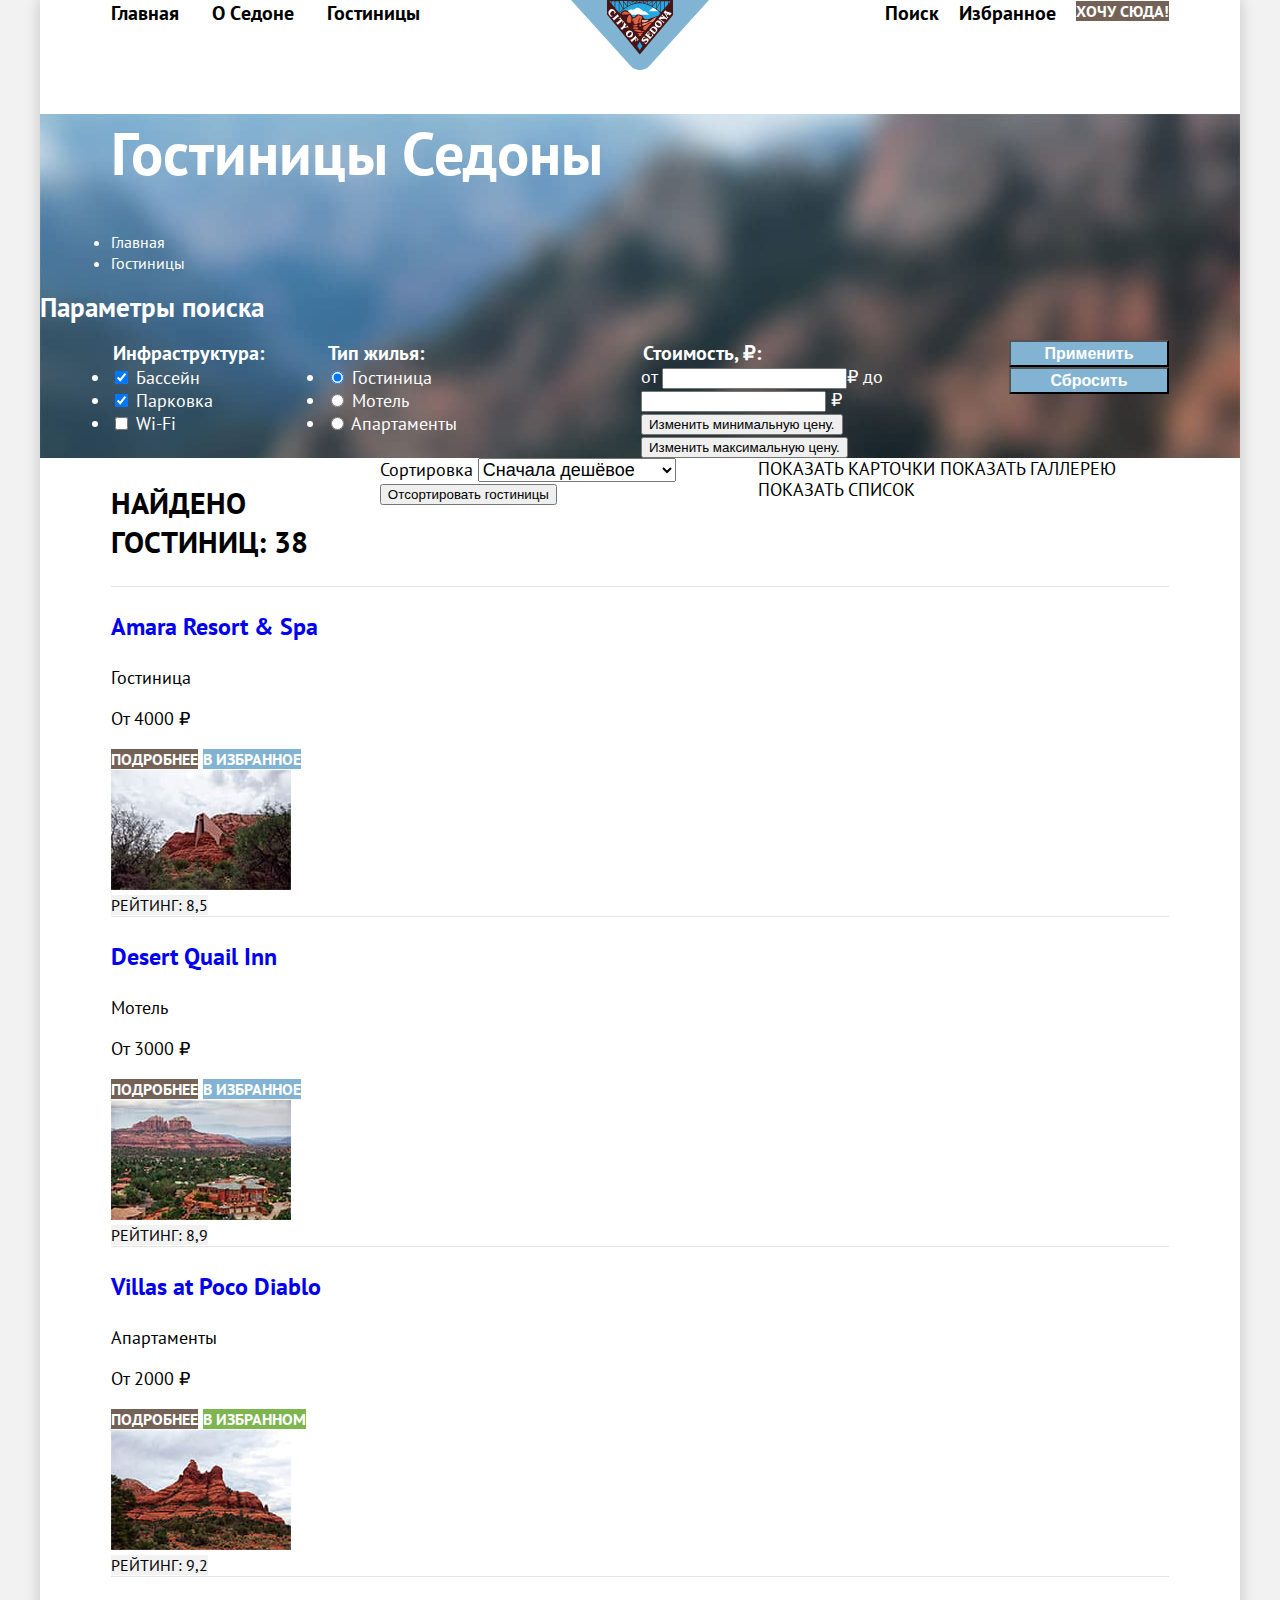
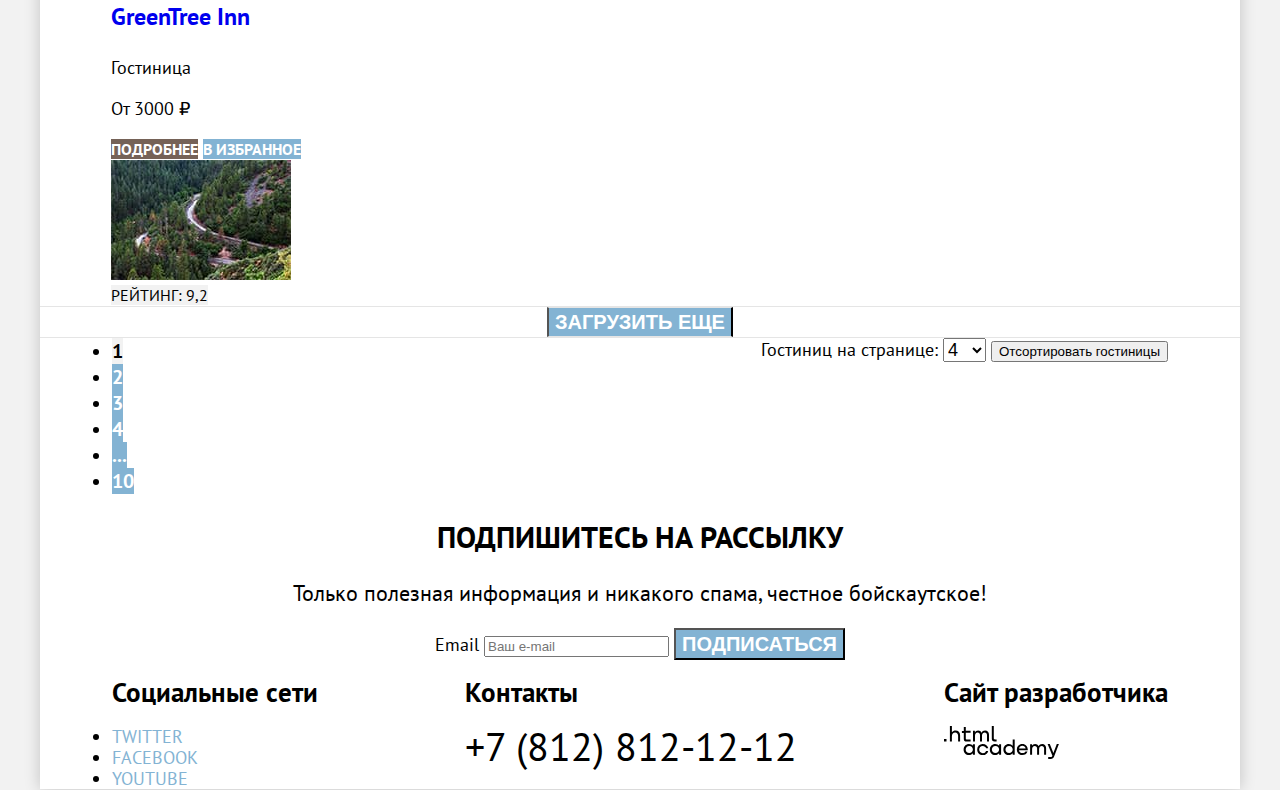
==== catalog.html @ a03b92e6 "Доработка сеток страниц и крупных блоков на флексах" ====
<!DOCTYPE html>
<html lang="ru">
  <head>
    <meta charset="utf-8">
    <title>HTML Academy: Седона</title>
    <link rel="stylesheet" href="styles/styles.css">
  </head>
  <body>
    <div class="background-container">
      <header class="page-header">
        <nav class="navigation">
          <ul class="navigation-list">
            <li class="navigation-item">
              <a class="navigation-link" href="index.html">Главная</a>
            </li>
            <li class="navigation-item">
              <a class="navigation-link" href="#">О Cедоне</a>
            </li>
            <li class="navigation-item">
              <a class="navigation-link" href="catalog.html">Гостиницы</a>
            </li>
          </ul>
          <a href="#">
            <img class="logo" src="img/sedona-logo.svg" alt="Перейти на главную страницу" width="138" height="70">
          </a>
          <ul class="navigation-list navigation-user">
            <li class="navigation-user-item">
              <a class="navigation-link" href="#">
                <span class="visually-hidden">Поиск</span>
              </a>
            </li>
            <li class="navigation-user-item">
              <a class="navigation-link" href="#">
                <span class="visually-hidden">Избранное</span>
              </a>
            </li>
            <li class="navigation-user-item">
              <a class="button-navigation-link" href="#">Хочу сюда!</a>
            </li>
          </ul>
        </nav>
      </header>
      <main class="main-inner">
        <div class="cover-inner">
          <header class="inner-header">
            <h1 class="inner-header-title">Гостиницы Седоны</h1>
            <ul class="breadcrumbs">
              <li class="breadcrumbs-item">
                <a class="breadcrumbs-link" href="index.html">Главная</a>
              </li>
              <li class="breadcrumbs-item">
                <a class="breadcrumbs-link">Гостиницы</a>
              </li>
            </ul>
          </header>
          <h2 class="visually-hidden">Параметры поиска</h2>
          <form class="catalog-filter" action="https://echo.htmlacademy.ru/" method="get">
            <fieldset class="options">
              <legend class="catalog-filter-title">Инфраструктура:</legend>
              <ul class="catalog-filter-list">
                <li class="catalog-filter-item">
                  <label class="control">
                    <input class="visually-hidden control-input" type="checkbox" name="pool" checked>
                    <span class="control-mark"></span>
                    <span class="control-label">Бассейн</span>
                  </label>
                </li>
                <li class="catalog-filter-item">
                  <label class="control">
                    <input class="visually-hidden control-input" type="checkbox" name="parking" checked>
                    <span class="control-mark"></span>
                    <span class="control-label">Парковка</span>
                  </label>
                </li>
                <li class="catalog-filter-item">
                  <label class="control">
                    <input class="visually-hidden control-input" type="checkbox" name="wi-fi">
                    <span class="control-mark"></span>
                    <span class="control-label">Wi-Fi</span>
                  </label>
                </li>
              </ul>
            </fieldset>
            <fieldset class="options">
              <legend class="catalog-filter-title">Тип жилья:</legend>
              <ul class="catalog-filter-list">
                <li class="catalog-filter-item">
                  <label class="control">
                    <input class="visually-hidden control-input" type="radio" name="type-of-housing" value="hotel" checked>
                    <span class="control-mark"></span>
                    <span class="control-label">Гостиница</span>
                  </label>
                </li>
                <li class="catalog-filter-item">
                  <label class="control">
                    <input class="visually-hidden control-input" type="radio" name="type-of-housing" value="motel">
                    <span class="control-mark"></span>
                    <span class="control-label">Мотель</span>
                  </label>
                </li>
                <li class="catalog-filter-item">
                  <label class="control">
                    <input class="visually-hidden control-input" type="radio" name="type-of-housing" value="apartments">
                    <span class="control-mark"></span>
                    <span class="control-label">Апартаменты</span>
                  </label>
                </li>
              </ul>
            </fieldset>
            <fieldset class="price">
              <legend class="catalog-filter-title">Стоимость, ₽:</legend>
              <label class="catalog-filter-label">
                от <input class="catalog-filter-input" type="number" name="min-price">₽
              </label>
              <label class="catalog-filter-label">
                до <input class="catalog-filter-input" type="number" name="max-price"> ₽
              </label>
              <button class="range-toggle toggle-min" type="button">
                <span class="visually-hidden">Изменить минимальную цену.</span>
              </button>
              <button class="range-toggle toggle-max" type="button">
                <span class="visually-hidden">Изменить максимальную цену.</span>
              </button>
            </fieldset>
            <div class="button-container">
              <button class="button" type="submit">Применить</button>
              <button class="button" type="reset">Сбросить</button>
            </div>
          </form>
        </div>
        <section class="catalog-hotels">
          <div class="sorting-container">
            <h2>Найдено гостиниц:
              <span class="js-result">38</span>
            </h2>
            <form class="sorting-type">
              <label class="visually-hidden" for="sorting">Сортировка</label>
              <select class="select-control" id="sorting" name="sorting">
                <option value="cheap">Сначала дешёвое</option>
                <option value="expensive">Сначала дорогое</option>
                <option value="popular">Сначала популярное</option>
              </select>
              <button class="visually-hidden" type="submit">Отсортировать гостиницы</button>
            </form>
            <div class="sorting-button">
              <a href="#" class="button">
                <span class="visually-hidden">Показать карточки</span>
              </a>
              <a href="#" class="button">
                <span class="visually-hidden">Показать галлерею</span>
              </a>
              <a href="#" class="button">
                <span class="visually-hidden">Показать список</span>
              </a>
            </div>
          </div>
          <ul class="hotel-list">
            <li class="hotel-card">
              <div class="hotel-card-data">
                <a class="hotel-card-link" href="#">
                  <h3 class="hotel-card-title">Amara Resort & Spa</h3>
                </a>
                <div class="hotel-card-parameters">
                  <p class="type-of-housing">Гостиница</p>
                  <p class="hotel-card-price">От 4000 ₽</p>
                </div>
                <div class="hotel-card-buttons">
                  <a class="hotel-card-button-about" href="#">Подробнее</a>
                  <a class="hotel-card-button-favorite" href="#">В избранное</a>
                </div>
              </div>
              <a class="hotel-card-link" href="#">
                <img class="hotel-card-image" src="img/amara-resort-and-spa.jpg" alt="Amara Resort & Spa" width="180" height="120">
              </a>
              <div class="hotel-card-rating">
                <div class="rating-star">
                  <span class="icon-star"></span>
                  <span class="icon-star"></span>
                  <span class="icon-star"></span>
                  <span class="icon-star"></span>
                </div>
                <span class="hotel-rating">Рейтинг: 8,5</span>
              </div>
            </li>
            <li class="hotel-card">
              <div class="hotel-card-data">
                <a class="hotel-card-link" href="#">
                  <h3 class="hotel-card-title">Desert Quail Inn</h3>
                </a>
                <div class="hotel-card-parameters">
                  <p class="type-of-housing">Мотель</p>
                  <p class="hotel-card-price">От 3000 ₽</p>
                </div>
                <div class="hotel-card-buttons">
                  <a class="hotel-card-button-about" href="#">Подробнее</a>
                  <a class="hotel-card-button-favorite" href="#">В избранное</a>
                </div>
              </div>
              <a class="hotel-card-link" href="#">
                <img class="hotel-card-image" src="img/desert-quail-inn.jpg" alt="Desert Quail Inn" width="180" height="120">
              </a>
              <div class="hotel-card-rating">
                <div class="rating-star">
                  <span class="icon-star"></span>
                  <span class="icon-star"></span>
                  <span class="icon-star"></span>
                </div>
                <span class="hotel-rating">Рейтинг: 8,9</span>
              </div>
            </li>
            <li class="hotel-card">
              <div class="hotel-card-data">
                <a class="hotel-card-link" href="#">
                  <h3 class="hotel-card-title">Villas at Poco Diablo</h3>
                </a>
                <div class="hotel-card-parameters">
                  <p class="type-of-housing">Апартаменты</p>
                  <p class="hotel-card-price">От 2000 ₽</p>
                </div>
                <div class="hotel-card-buttons">
                  <a class="hotel-card-button-about" href="#">Подробнее</a>
                  <a class="hotel-card-button-favorite-added" href="#">В избранном</a>
                </div>
              </div>
              <a class="hotel-card-link" href="#">
                <img class="hotel-card-image" src="img/villas-at-poco-diablo.jpg" alt="Villas at Poco Diablo" width="180" height="120">
              </a>
              <div class="hotel-card-rating">
                <div class="rating-star">
                  <span class="icon-star"></span>
                  <span class="icon-star"></span>
                </div>
                <span class="hotel-rating">Рейтинг: 9,2</span>
              </div>
            </li>
            <li class="hotel-card">
              <div class="hotel-card-data">
                <a class="hotel-card-link" href="#">
                  <h3 class="hotel-card-title">GreenTree Inn</h3>
                </a>
                <div class="hotel-card-parameters">
                  <p class="type-of-housing">Гостиница</p>
                  <p class="hotel-card-price">От 3000 ₽</p>
                </div>
                <div class="hotel-card-buttons">
                  <a class="hotel-card-button-about" href="#">Подробнее</a>
                  <a class="hotel-card-button-favorite" href="#">В избранное</a>
                </div>
              </div>
              <a class="hotel-card-link" href="#">
                <img class="hotel-card-image" src="img/greentree-inn.jpg" alt="GreenTree Inn" width="180" height="120">
              </a>
              <div class="hotel-card-rating">
                <div class="rating-star">
                  <span class="icon-star"></span>
                  <span class="icon-star"></span>
                </div>
                <span class="hotel-rating">Рейтинг: 9,2</span>
              </div>
            </li>
          </ul>
          <div class="pagination-show-more">
            <button class="button pagination-show-more" type="button">Загрузить еще</button>
          </div>
          <div class="pagination-container">
            <ul class="pagination-list">
              <li class="pagination-item">
                <a class="pagination-link pagination-current">1</a>
              </li>
              <li class="pagination-item">
                <a class="pagination-link" href="#">2</a>
              </li>
              <li class="pagination-item">
                <a class="pagination-link" href="#">3</a>
              </li>
              <li class="pagination-item">
                <a class="pagination-link" href="#">4</a>
              </li>
              <li class="pagination-item">
                <a class="pagination-link" href="#">...</a>
              </li>
              <li class="pagination-item">
                <a class="pagination-link" href="#">10</a>
              </li>
            </ul>
            <form class="number-of-items">
              <label class="title-number-of-items" for="items">Гостиниц на странице:</label>
              <select class="select-control" id="items" name="items">
                <option value="4">4</option>
                <option value="12">12</option>
                <option value="24">24</option>
              </select>
              <button class="visually-hidden" type="submit">Отсортировать гостиницы</button>
            </form>
          </div>
        </section>
        <section class="newsletter-inner">
          <h2 class="newsletter-title">Подпишитесь на рассылку</h2>
          <p>Только полезная информация и никакого спама, честное бойскаутское!</p>
          <form class="newsletter-form" action="https://echo.htmlacademy.ru/" method="post">
            <label class="visually-hidden" for="newsletter-email">Email</label>
            <input class="field"  placeholder="Ваш e-mail" type="email" name="newsletter-email" id="newsletter-email" required>
            <button class="button newsletter-button" type="submit">Подписаться</button>
          </form>
        </section>
      </main>
      <footer class="page-footer">
        <div class="page-footer-container">
          <section class="footer-social">
            <h2 class="visually-hidden">Социальные сети</h2>
            <ul class="footer-social-list">
              <li class="footer-social-item">
                <a class="button" href="https://twitter.com/htmlacademy_ru">
                  <span class="visually-hidden">Twitter</span>
                </a>
              </li>
              <li class="footer-social-item">
                <a class="button" href="https://www.facebook.com/htmlacademy">
                  <span class="visually-hidden">Facebook</span>
                </a>
              </li>
              <li class="footer-social-item">
                <a class="button" href="https://www.youtube.com/c/HTMLAcademyRUS">
                  <span class="visually-hidden">Youtube</span>
                </a>
              </li>
            </ul>
          </section>
          <section class="footer-contact">
            <h2 class="visually-hidden">Контакты</h2>
            <a class="footer-contact-phone" href="tel:+78128121212">+7 (812) 812-12-12</a>
          </section>
          <section class="footer-website">
            <h2 class="visually-hidden">Сайт разработчика</h2>
            <a class="htmlacademy-link" href="https://htmlacademy.ru/">
            <img src="img/htmlacademy-logo.svg" alt="https://htmlacademy.ru/" width="115" height="34">
            </a>
          </section>
        </div>
      </footer>
    </div>
  </body>
</html>
---- styles/styles.css ----
@font-face {
  font-family: "PT Sans";
  font-style: normal;
  font-weight: 400;
  src: url("../fonts/ptsans-400.woff2") format("woff2");
  font-display: swap;
}

@font-face {
  font-family: "PT Sans";
  font-style: normal;
  font-weight: 700;
  src: url("../fonts/ptsans-700.woff2") format("woff2");
  font-display: swap;
}

html {
  height: 100%;
}

body {
  margin: 0;
  font-family: "PT Sans", sans-serif;
  font-size: 18px;
  line-height: 21px;
  font-weight: 400;
  color: #000000;
  background-color: #F2F2F2;
  min-width: 1200px;
}

.background-container {
  display: flex;
  flex-direction: column;
  width: 1200px;
  margin: 0 auto;
  min-height: 100%;
  background-color: #FFFFFF;
  box-shadow: 0px 0px 15px rgba(0, 0, 0, 0.2);
}

.navigation {
  display: flex;
  margin: 0 71px;
  justify-content: space-between;
}

.navigation-list {
  display: flex;
  width: 459px;
  margin: 0;
  padding: 0;
  list-style: none;
}

.navigation-user {
  justify-content: flex-end;
}

.navigation-item {
  margin-right: 33px;
}

.navigation-user-item {
  margin-left: 20px;
}

.logo-link {
  margin-left: auto;
  margin-right: auto;
}

.navigation-link {
  font-size: 20px;
  line-height: 26px;
  font-weight: 700;
  text-decoration: none;
  color: inherit;
}

.button-navigation-link {
  font-size: 16px;
  line-height: 21px;
  font-weight: 700;
  text-align: center;
  text-transform: uppercase;
  text-decoration: none;
  color: #FFFFFF;
  background-color: #756257;
}

.inner-header {
  margin: 0 71px;

}

.main-inner {
  flex-grow: 1;
}

.main-index {
  text-align: center;
  width: 100%;
  margin: 0 auto;
  flex-grow: 1;
}

.cover {
  background-color: #333333;
  background-image:
    url("../img/border.svg"),
    url("../img/index-background.jpg");
  background-size: 100% auto;
  background-repeat: no-repeat;
  background-position: bottom, top;
}

.cover-text {
  display: block;
  margin: 0 auto;
}

.main-title {
  display: block;
  width: 720px;
  margin: 0 auto;
}

.main-index h2 {
  font-size: 30px;
  line-height: 36px;
  font-weight: 700;
  text-transform: uppercase;
}

.subtitle {
  font-size: 22px;
  line-height: 36px;
}

.reasons-list {
  margin: 0;
  padding: 0;
  display: flex;
  flex-wrap: wrap;
  list-style: none;
  counter-reset: li;
}

.reasons-item {
  width: 33.33%;
  background-color: rgba(131, 179, 211, 0.2);
}

.reasons-item:nth-child(odd) {
  background-color: rgba(131, 179, 211, 0.12);
}

.reasons-item h4::after {
  content: "—№"counter(li)"—";
  counter-increment: li;
  display: block;
}

.reasons-item-description {
  box-sizing: border-box;
  padding: 20px;
}

.reasons-item-image {
  width: 66.67%;
}

.reasons-item-image img {
  display: block;
  width: 100%;
  height: 100%;
  object-fit: cover;
}

.reasons-item-illustrated {
  display: flex;
  flex-wrap: wrap;
  width: 100%;
}

.reasons-item-illustrated .reasons-item-description {
  width: 33.33%;
  color: #ffffff;
  background-color: #83B3D3;
}

.reasons-sublist {
  display: flex;
  flex-wrap: wrap;
  margin: 0;
  padding: 0;
  width: 100%;
  background-color: #ffffff;
}

.reasons-sublist-item {
  width: 33.33%;
}

.reasons-sublist-item:nth-child(odd) {
  background-color: rgba(131, 179, 211, 0.12);
}

.search-hotel {
  display: block;
  margin: 0 auto;
  background-color: #FFFFFF;
}

.header-style {
  font-size: 30px;
  line-height: 36px;
  font-weight: 700;
  text-transform: uppercase;
  background-color: inherit;
}

.search-hotel p {
  line-height: 26px;
}

.search-hotel-link {
  font-size: 20px;
  font-weight: 700;
  color: #FFFFFF;
  background-color: #756257;
  text-decoration: none;
  text-transform: uppercase;
}

.newsletter {
  display: block;
  margin: 0 auto;
  background-image: url("../img/newsletter-background.jpg");
  background-color: #756257;
  background-size: 100% auto;
  background-repeat: no-repeat;
  color: #FFFFFF;
}

.newsletter h2 {
  font-size: 30px;
  line-height: 36px;
  font-weight: 700;
  text-transform: uppercase;
}

.newsletter p {
  color: #FFFFFF;
}

.newsletter-button {
  font-size: 20px;
  line-height: 26px;
  font-weight: 700;
  color: #FFFFFF;
  background-color: #83B3D3;
  text-decoration: none;
  text-transform: uppercase;
}

.page-footer {
  background-color: #FFFFFF;
}

.page-footer-container {
  display: flex;
  margin: 0 72px;
  justify-content: space-between;

}

.footer-social-list {
  margin: 0;
  padding: 0;
}

.footer-social a {
  color: #83B3D3;
  text-transform: uppercase;
  text-decoration: none;
}

.footer-contact a {
  font-size: 40px;
  line-height: 40px;
  color: #000000;
  text-align: center;
  text-transform: uppercase;
  text-decoration: none;
}

.cover-inner {
  color: #FFFFFF;
  background-image: url("../img/catalog-background.jpg");
  background-color: #333333;
  background-size: 100% auto;
  background-repeat: no-repeat;
}

.inner-header-title {
  font-size: 60px;
  line-height: 78px;
  font-weight: 700;
}

.breadcrumbs {
  font-size: 16px;
  line-height: 21px;
}

.breadcrumbs-link {
  color: #FFFFFF;
  text-decoration: none;
}

.catalog-filter-title {
  font-size: 20px;
  line-height: 26px;
  font-weight: 700;
}

.control-label {
  font-size: 18px;
  line-height: 23px;
}

.catalog-filter .button {
  font-size: 16px;
  line-height: 21px;
  font-weight: 700;
  color: #FFFFFF;
  background-color: #83B3D3;
}

.catalog-hotels h2 {
  font-size: 30px;
  line-height: 39px;
  font-weight: 700;
  text-transform: uppercase;
}

.select-control {
  font-size: 18px;
  line-height: 23px;
}

.sorting-button a {
  color: #000000;
  text-decoration: none;
  text-transform: uppercase;
}

.hotel-card {
  color: #000000;
  border-top: 1px solid #E5E5E5;
}

.hotel-card a {
  text-decoration: none;
}

.hotel-card-title {
  font-size: 24px;
  line-height: 31px;
  font-weight: 700;
  text-decoration: none;
}

.hotel-card-parameters {
  line-height: 23px;
}

.hotel-card-buttons a {
  font-size: 16px;
  line-height: 21px;
  font-weight: 700;
  text-transform: uppercase;
  color: #FFFFFF;
}

.hotel-card-button-about {
  background-color: #756257;
}

.hotel-card-button-favorite {
  background-color: #83B3D3;
}

.hotel-card-button-favorite-added {
  background-color: #7DB54F;
}

.hotel-rating {
  font-size: 16px;
  line-height: 21px;
  text-align: center;
  text-transform: uppercase;
  background-color: #F2F2F2;
}

.pagination-show-more {
  border-top: 1px solid #E5E5E5;
  border-bottom: 1px solid #E5E5E5;
  display: block;
  max-width: 1200px;
  margin: 0 auto;
}

.button.pagination-show-more {
  font-size: 20px;
  line-height: 26px;
  font-weight: 700;
  text-align: center;
  text-transform: uppercase;
  color: #FFFFFF;
  background-color: #83B3D3;
}

.pagination-container {
  display: flex;
  margin: 0 72px;
  justify-content: space-between;
}

.pagination-list {
  margin: 0;
  padding: 0;
}

.pagination-link {
  font-size: 20px;
  line-height: 26px;
  font-weight: 700;
  text-align: center;
  text-transform: uppercase;
  text-decoration: none;
  color: #FFFFFF;
  background-color: #83B3D3;
}

.pagination-current {
  font-size: 20px;
  line-height: 26px;
  font-weight: 700;
  text-align: center;
  text-transform: uppercase;
  text-decoration: none;
  color: #000000;
  background-color: #F2F2F2;
}

.number-of-items {
  font-size: 18px;
  line-height: 23px;
}

.newsletter-inner {
  text-align: center;
}

.newsletter-inner h2 {
  font-size: 30px;
  line-height: 36px;
  font-weight: 700;
  text-transform: uppercase;
  color: #000000;
}

.newsletter-inner p {
  font-size: 22px;
  line-height: 26px;
}

.breadcrumbs {
  margin: 0;
  padding: 0;
}

.catalog-filter {
  display: flex;
  margin: 0 71px;
}

.catalog-filter-list {
  margin: 0;
  padding: 0;
}

.options {
  flex: none;
  width: 215px;
  margin: 0;
  padding: 0;
  border: 0;
}

.price {
  padding: 0;
  border: 0;
  width: 287px;
  margin-left: auto;
  margin-right: 81px;
}

.button-container {
  display: flex;
  flex-direction: column;
  width: 160px;
}

.sorting-container {
  display: flex;
  margin: 0 71px;
}

.hotel-list {
  margin: 0 71px;
  list-style: none;
  padding: 0;
}

.newsletter-inner {
  display: block;
  margin: 0 auto;
}
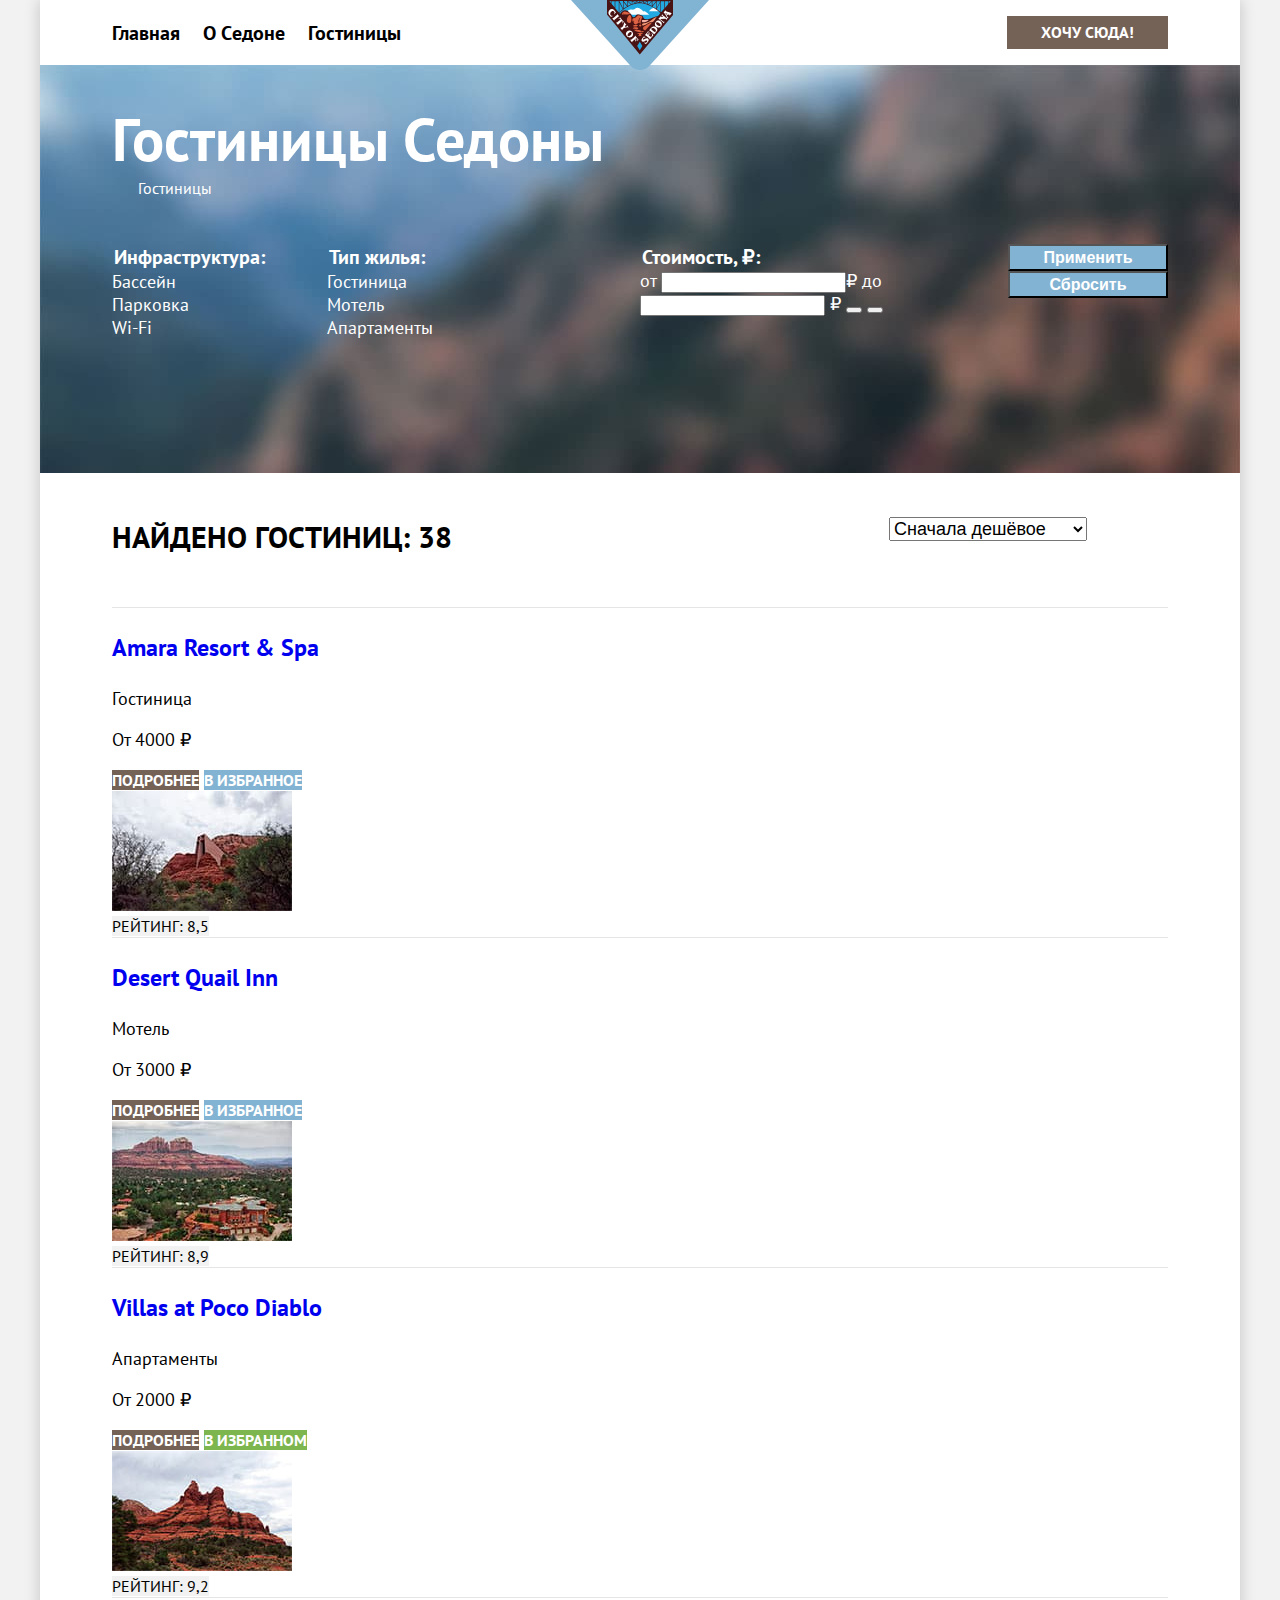
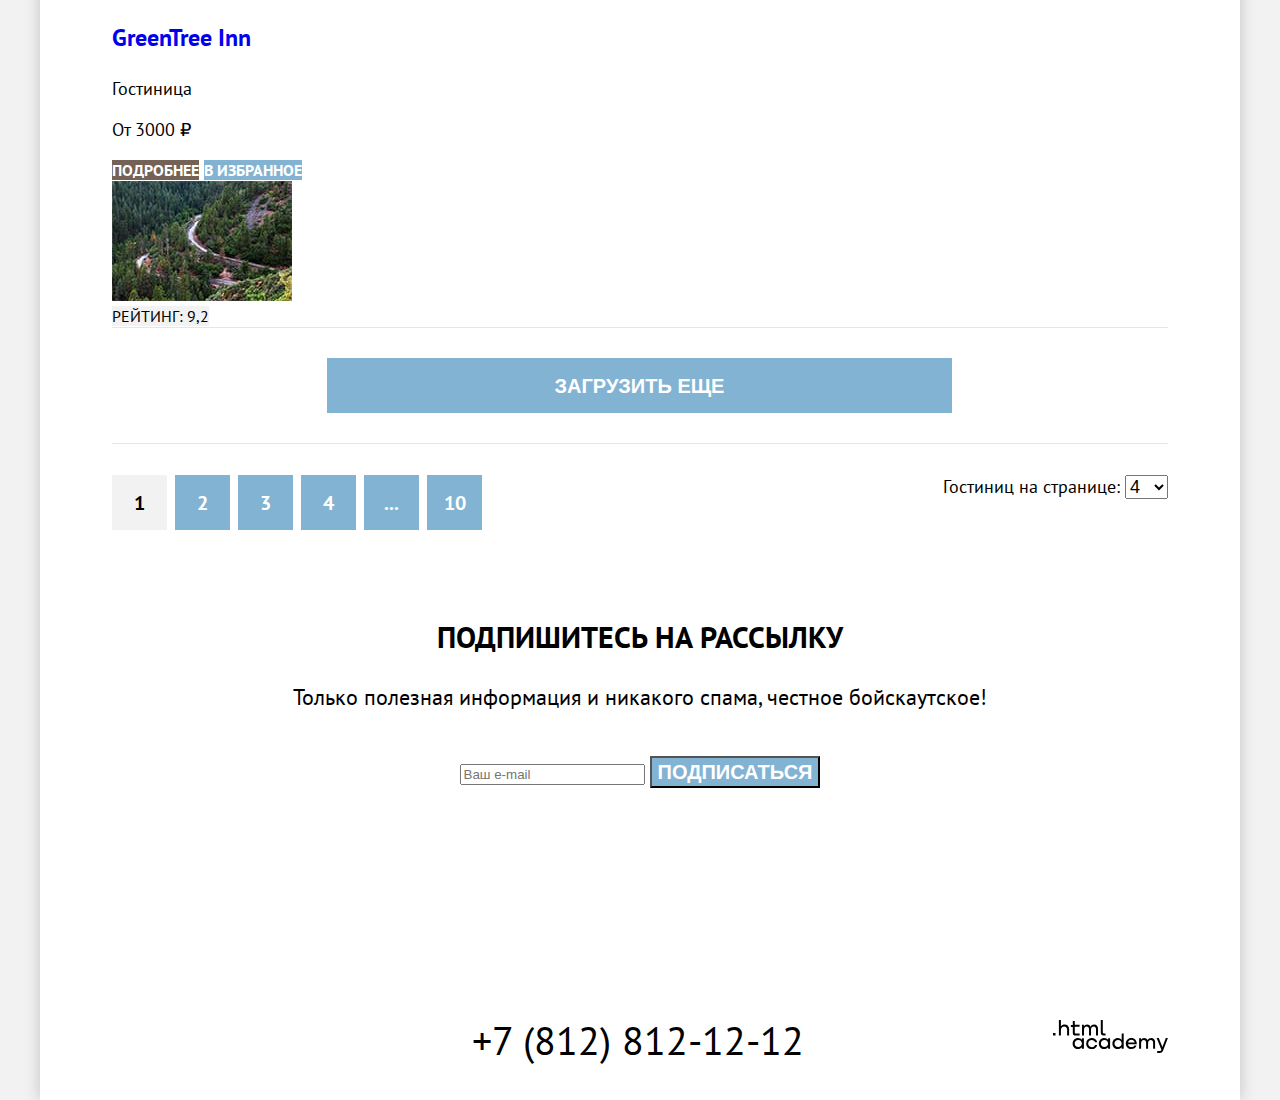
==== commit 95467cf4: "Микросетки на флексах для всех страниц" ====
--- a/catalog.html
+++ b/catalog.html
@@ -21,7 +21,7 @@
             </li>
           </ul>
           <a href="#">
-            <img class="logo" src="img/sedona-logo.svg" alt="Перейти на главную страницу" width="138" height="70">
+            <img class="logo-link" src="img/sedona-logo.svg" alt="Перейти на главную страницу" width="138" height="70">
           </a>
           <ul class="navigation-list navigation-user">
             <li class="navigation-user-item">
@@ -46,7 +46,9 @@
             <h1 class="inner-header-title">Гостиницы Седоны</h1>
             <ul class="breadcrumbs">
               <li class="breadcrumbs-item">
-                <a class="breadcrumbs-link" href="index.html">Главная</a>
+                <a class="breadcrumbs-link" href="index.html">
+                  <span class="visually-hidden">Главная</span>
+                </a>
               </li>
               <li class="breadcrumbs-item">
                 <a class="breadcrumbs-link">Гостиницы</a>
@@ -133,25 +135,27 @@
             <h2>Найдено гостиниц:
               <span class="js-result">38</span>
             </h2>
-            <form class="sorting-type">
-              <label class="visually-hidden" for="sorting">Сортировка</label>
-              <select class="select-control" id="sorting" name="sorting">
-                <option value="cheap">Сначала дешёвое</option>
-                <option value="expensive">Сначала дорогое</option>
-                <option value="popular">Сначала популярное</option>
-              </select>
-              <button class="visually-hidden" type="submit">Отсортировать гостиницы</button>
-            </form>
-            <div class="sorting-button">
-              <a href="#" class="button">
-                <span class="visually-hidden">Показать карточки</span>
-              </a>
-              <a href="#" class="button">
-                <span class="visually-hidden">Показать галлерею</span>
-              </a>
-              <a href="#" class="button">
-                <span class="visually-hidden">Показать список</span>
-              </a>
+            <div class="sorting">
+              <form class="sorting-type">
+                <label class="visually-hidden" for="sorting">Сортировка</label>
+                <select class="select-control" id="sorting" name="sorting">
+                  <option value="cheap">Сначала дешёвое</option>
+                  <option value="expensive">Сначала дорогое</option>
+                  <option value="popular">Сначала популярное</option>
+                </select>
+                <button class="visually-hidden" type="submit">Отсортировать гостиницы</button>
+              </form>
+              <div class="sorting-button">
+                <a href="#" class="button">
+                  <span class="visually-hidden">Показать карточки</span>
+                </a>
+                <a href="#" class="button">
+                  <span class="visually-hidden">Показать галлерею</span>
+                </a>
+                <a href="#" class="button">
+                  <span class="visually-hidden">Показать список</span>
+                </a>
+              </div>
             </div>
           </div>
           <ul class="hotel-list">
--- a/styles/styles.css
+++ b/styles/styles.css
@@ -29,6 +29,17 @@
   min-width: 1200px;
 }
 
+.visually-hidden {
+  position: absolute;
+  width: 1px;
+  height: 1px;
+  margin: -1px;
+  padding: 0;
+  border: 0;
+  clip: rect(0 0 0 0);
+  overflow: hidden;
+}
+
 .background-container {
   display: flex;
   flex-direction: column;
@@ -41,33 +52,41 @@
 
 .navigation {
   display: flex;
-  margin: 0 71px;
+  padding: 0 72px;
   justify-content: space-between;
+  max-height: 65px;
 }
 
 .navigation-list {
   display: flex;
-  width: 459px;
+  flex-wrap: wrap;
+  width: 464px;
   margin: 0;
   padding: 0;
   list-style: none;
+}
+
+.navigation-item {
+  margin-right: 23px;
+}
+
+.navigation-item:last-child {
+  margin-right: 0;
 }
 
 .navigation-user {
   justify-content: flex-end;
-}
-
-.navigation-item {
-  margin-right: 33px;
-}
-
-.navigation-user-item {
-  margin-left: 20px;
+  align-items: center;
+  padding: 14px 0;
 }
 
 .logo-link {
+  position: relative;
   margin-left: auto;
   margin-right: auto;
+  display: block;
+  margin-bottom: -5px;
+  z-index: 1;
 }
 
 .navigation-link {
@@ -76,9 +95,25 @@
   font-weight: 700;
   text-decoration: none;
   color: inherit;
+  display: block;
+  padding: 20px 0px;
+}
+
+.navigation-user-item .navigation-link {
+  width: 38px;
+  height: 37px;
+  padding: 10px;
+  display: block;
+  box-sizing: border-box;
+}
+
+.navigation-user-item:nth-last-child(2) {
+  margin-right: 33px;
 }
 
 .button-navigation-link {
+  display: block;
+  box-sizing: border-box;
   font-size: 16px;
   line-height: 21px;
   font-weight: 700;
@@ -87,11 +122,7 @@
   text-decoration: none;
   color: #FFFFFF;
   background-color: #756257;
-}
-
-.inner-header {
-  margin: 0 71px;
-
+  padding: 6px 34px;
 }
 
 .main-inner {
@@ -113,6 +144,8 @@
   background-size: 100% auto;
   background-repeat: no-repeat;
   background-position: bottom, top;
+  padding-top: 51px;
+  padding-bottom: 82px;
 }
 
 .cover-text {
@@ -122,8 +155,20 @@
 
 .main-title {
   display: block;
-  width: 720px;
-  margin: 0 auto;
+  margin: 0 auto;
+  padding: 63px 40px 79px;
+  min-height: 282px;
+  box-sizing: border-box;
+}
+
+.main-title h2 {
+  margin: 0 auto 31px;
+  max-width: 720px;
+}
+
+.main-title p {
+  margin: 0 auto;
+  max-width: 720px;
 }
 
 .main-index h2 {
@@ -136,6 +181,7 @@
 .subtitle {
   font-size: 22px;
   line-height: 36px;
+  margin: 0;
 }
 
 .reasons-list {
@@ -149,6 +195,7 @@
 
 .reasons-item {
   width: 33.33%;
+  min-height: 384px;
   background-color: rgba(131, 179, 211, 0.2);
 }
 
@@ -156,15 +203,35 @@
   background-color: rgba(131, 179, 211, 0.12);
 }
 
+.reasons-item h4 {
+  margin-top: 57px;
+}
+
 .reasons-item h4::after {
+  font-size: 18px;
+  line-height: 21px;
+  font-weight: 400;
+  margin-top: 26px;
+  text-transform: none;
   content: "—№"counter(li)"—";
   counter-increment: li;
   display: block;
 }
 
 .reasons-item-description {
-  box-sizing: border-box;
-  padding: 20px;
+  font-size: 24px;
+  line-height: 28px;
+  text-transform: uppercase;
+  box-sizing: border-box;
+  padding: 40px;
+}
+
+.reason-description {
+  font-size: 18px;
+  line-height: 21px;
+  text-transform: none;
+  margin: 0 auto;
+  max-width: 250px;
 }
 
 .reasons-item-image {
@@ -190,9 +257,15 @@
   background-color: #83B3D3;
 }
 
+.sublist-item-description {
+  box-sizing: border-box;
+  padding: 40px;
+}
+
 .reasons-sublist {
   display: flex;
   flex-wrap: wrap;
+  list-style: none;
   margin: 0;
   padding: 0;
   width: 100%;
@@ -201,6 +274,15 @@
 
 .reasons-sublist-item {
   width: 33.33%;
+  min-height: 384px;
+}
+
+.reasons-sublist-item h5 {
+  font-size: 24px;
+  line-height: 28px;
+  text-transform: uppercase;
+  margin-top: 144px;
+  margin-bottom: 20px;
 }
 
 .reasons-sublist-item:nth-child(odd) {
@@ -211,18 +293,26 @@
   display: block;
   margin: 0 auto;
   background-color: #FFFFFF;
+  min-height: 417px;
+  box-sizing: border-box;
+  padding: 91px 40px;
 }
 
 .header-style {
+  display: block;
   font-size: 30px;
   line-height: 36px;
   font-weight: 700;
   text-transform: uppercase;
   background-color: inherit;
-}
-
-.search-hotel p {
+  max-width: 720px;
+  margin: 0 auto 29px;
+}
+
+.text-style {
   line-height: 26px;
+  margin: 0 auto 58px;
+  max-width: 720px;
 }
 
 .search-hotel-link {
@@ -242,6 +332,9 @@
   background-size: 100% auto;
   background-repeat: no-repeat;
   color: #FFFFFF;
+  min-height: 417px;
+  box-sizing: border-box;
+  padding: 94px 40px;
 }
 
 .newsletter h2 {
@@ -249,10 +342,15 @@
   line-height: 36px;
   font-weight: 700;
   text-transform: uppercase;
+  margin: 0 auto 29px;
+  max-width: 720px;
 }
 
 .newsletter p {
   color: #FFFFFF;
+  margin-top: 0;
+  margin: 0 auto 46px;
+  max-width: 720px;
 }
 
 .newsletter-button {
@@ -267,18 +365,43 @@
 
 .page-footer {
   background-color: #FFFFFF;
+  padding: 40px 0;
 }
 
 .page-footer-container {
   display: flex;
   margin: 0 72px;
   justify-content: space-between;
-
+}
+
+.footer-social {
+  max-width: 33.33%;
+}
+
+.footer-contact {
+  max-width: 33.33%;
+}
+
+.footer-website {
+  max-width: 33.33%;
 }
 
 .footer-social-list {
   margin: 0;
   padding: 0;
+  list-style: none;
+  display: flex;
+  flex-wrap: wrap;
+}
+
+.footer-social-item {
+  width: 20px;
+  height: 18px;
+  margin-right: 25px;
+}
+
+.footer-social-item:last-child {
+  margin-right: 0;
 }
 
 .footer-social a {
@@ -302,22 +425,43 @@
   background-color: #333333;
   background-size: 100% auto;
   background-repeat: no-repeat;
+  padding: 35px 72px 0;
+  min-height: 408px;
+  box-sizing: border-box;
+  margin-bottom: 44px;
 }
 
 .inner-header-title {
   font-size: 60px;
   line-height: 78px;
   font-weight: 700;
+  margin: 0;
 }
 
 .breadcrumbs {
+  display: flex;
+  flex-wrap: wrap;
   font-size: 16px;
   line-height: 21px;
+  list-style: none;
+  margin: 0 0 45px;
+  padding: 0;
+}
+
+.breadcrumbs-item {
+  margin-right: 26px;
 }
 
 .breadcrumbs-link {
   color: #FFFFFF;
   text-decoration: none;
+}
+
+.breadcrumbs-link span {
+  display: block;
+  box-sizing: border-box;
+  width: 12px;
+  height: 12px;
 }
 
 .catalog-filter-title {
@@ -339,11 +483,16 @@
   background-color: #83B3D3;
 }
 
+.catalog-hotels {
+  padding: 0 72px;
+}
+
 .catalog-hotels h2 {
   font-size: 30px;
   line-height: 39px;
   font-weight: 700;
   text-transform: uppercase;
+  margin: 0;
 }
 
 .select-control {
@@ -351,10 +500,26 @@
   line-height: 23px;
 }
 
+.sorting-container {
+  display: flex;
+  min-height: 48px;
+  margin-bottom: 42px;
+}
+
+.sorting-type {
+  margin-right: 81px;
+}
+
+.sorting {
+  margin-left: auto;
+}
+
 .sorting-button a {
   color: #000000;
   text-decoration: none;
   text-transform: uppercase;
+  width: 48px;
+  height: 48px;
 }
 
 .hotel-card {
@@ -409,8 +574,11 @@
   border-top: 1px solid #E5E5E5;
   border-bottom: 1px solid #E5E5E5;
   display: block;
-  max-width: 1200px;
-  margin: 0 auto;
+  max-width: 100%;
+  margin-left: auto;
+  margin-right: auto;
+  margin-bottom: 31px;
+  padding: 30px 215px;
 }
 
 .button.pagination-show-more {
@@ -421,20 +589,40 @@
   text-transform: uppercase;
   color: #FFFFFF;
   background-color: #83B3D3;
+  width: 625px;
+  height: 55px;
+  border: none;
+  padding: 15px;
+  margin: 0;
 }
 
 .pagination-container {
   display: flex;
-  margin: 0 72px;
   justify-content: space-between;
 }
 
 .pagination-list {
-  margin: 0;
-  padding: 0;
+  display: flex;
+  flex-wrap: wrap;
+  margin: 0;
+  padding: 0;
+  list-style: none;
+}
+
+.pagination-item {
+  margin-right: 8px;
+}
+
+.pagination-list:last-child {
+  margin-right: 0;
 }
 
 .pagination-link {
+  display: block;
+  box-sizing: border-box;
+  width: 55px;
+  height: 55px;
+  padding: 15px;
   font-size: 20px;
   line-height: 26px;
   font-weight: 700;
@@ -462,7 +650,11 @@
 }
 
 .newsletter-inner {
+  display: block;
+  box-sizing: border-box;
   text-align: center;
+  min-height: 450px;
+  padding: 89px 40px 137px;
 }
 
 .newsletter-inner h2 {
@@ -471,26 +663,25 @@
   font-weight: 700;
   text-transform: uppercase;
   color: #000000;
+  margin: 0 auto 29px;
+  max-width: 720px;
 }
 
 .newsletter-inner p {
   font-size: 22px;
   line-height: 26px;
-}
-
-.breadcrumbs {
-  margin: 0;
-  padding: 0;
+  margin: 0 auto 46px;
+  max-width: 720px;
 }
 
 .catalog-filter {
   display: flex;
-  margin: 0 71px;
 }
 
 .catalog-filter-list {
   margin: 0;
   padding: 0;
+  list-style: none;
 }
 
 .options {
@@ -515,18 +706,14 @@
   width: 160px;
 }
 
-.sorting-container {
-  display: flex;
-  margin: 0 71px;
-}
-
 .hotel-list {
-  margin: 0 71px;
   list-style: none;
   padding: 0;
+  margin: 0;
 }
 
 .newsletter-inner {
   display: block;
   margin: 0 auto;
 }
+
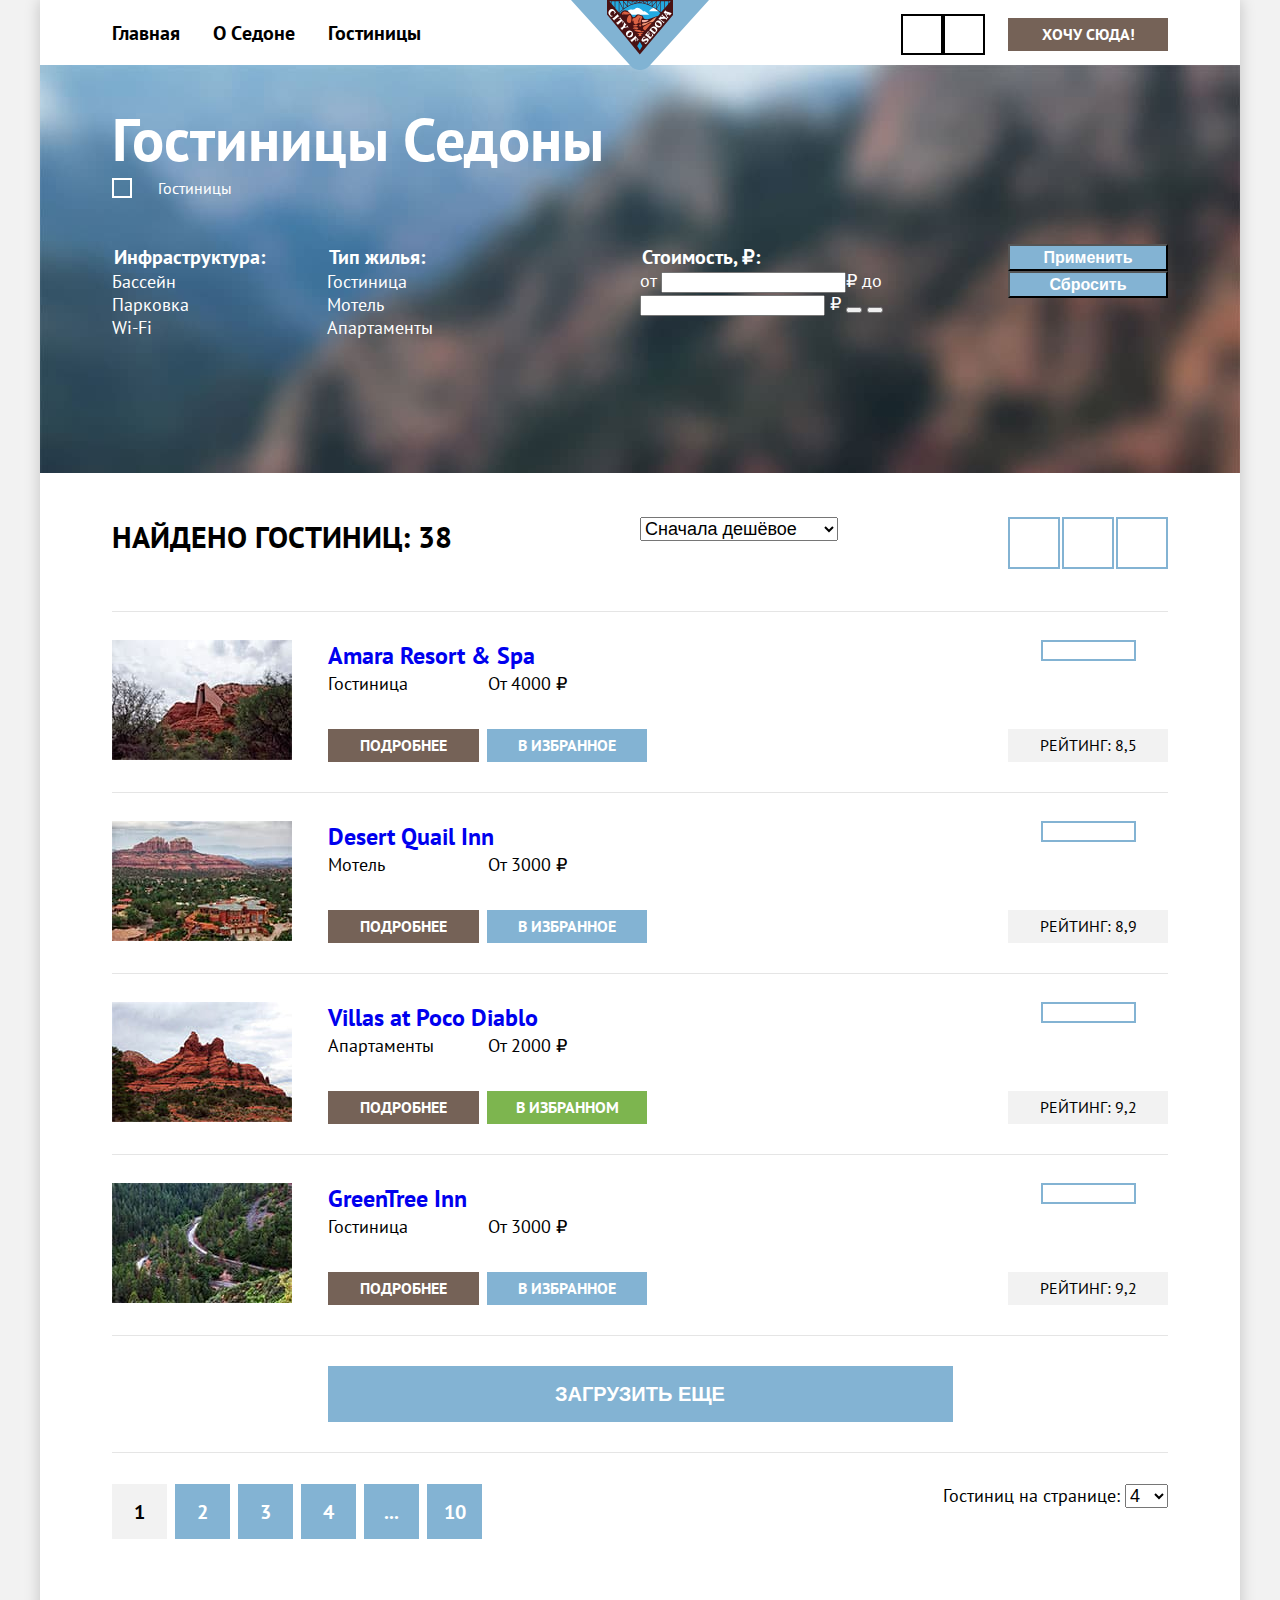
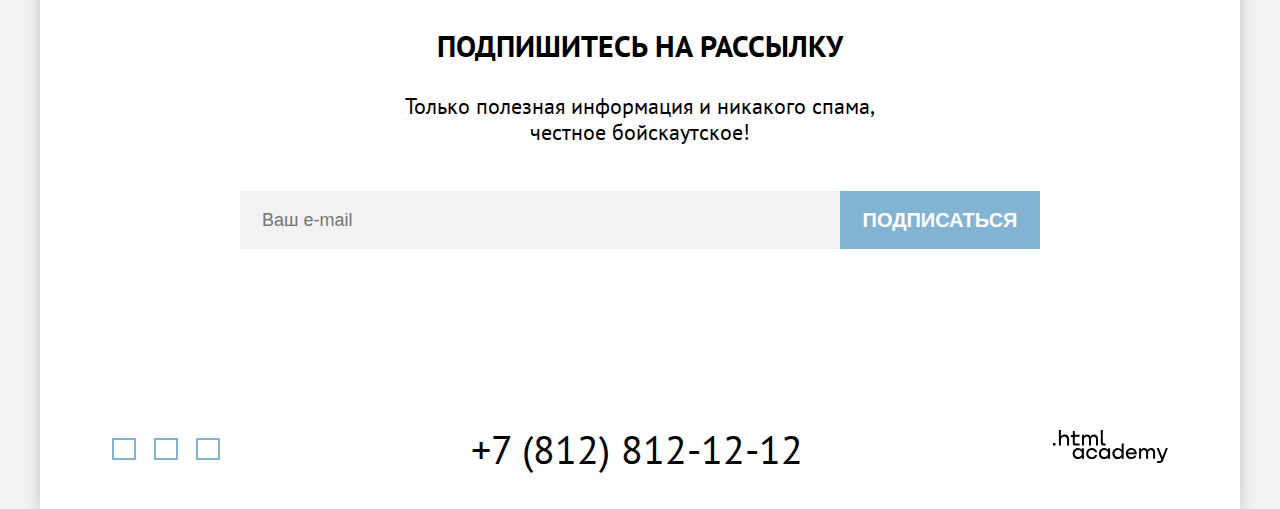
==== commit 5b4087f3: "Микросетки на флексах для всех страниц" ====
--- a/catalog.html
+++ b/catalog.html
@@ -11,7 +11,7 @@
         <nav class="navigation">
           <ul class="navigation-list">
             <li class="navigation-item">
-              <a class="navigation-link" href="index.html">Главная</a>
+              <a class="navigation-link" href="main-page.html">Главная</a>
             </li>
             <li class="navigation-item">
               <a class="navigation-link" href="#">О Cедоне</a>
@@ -20,8 +20,8 @@
               <a class="navigation-link" href="catalog.html">Гостиницы</a>
             </li>
           </ul>
-          <a href="#">
-            <img class="logo-link" src="img/sedona-logo.svg" alt="Перейти на главную страницу" width="138" height="70">
+          <a class="logo-link" href="#">
+            <img class="logo" src="img/sedona-logo.svg" alt="Перейти на главную страницу" width="138" height="70">
           </a>
           <ul class="navigation-list navigation-user">
             <li class="navigation-user-item">
@@ -46,7 +46,7 @@
             <h1 class="inner-header-title">Гостиницы Седоны</h1>
             <ul class="breadcrumbs">
               <li class="breadcrumbs-item">
-                <a class="breadcrumbs-link" href="index.html">
+                <a class="breadcrumbs-link icon" href="index.html">
                   <span class="visually-hidden">Главная</span>
                 </a>
               </li>
@@ -169,11 +169,11 @@
                   <p class="hotel-card-price">От 4000 ₽</p>
                 </div>
                 <div class="hotel-card-buttons">
-                  <a class="hotel-card-button-about" href="#">Подробнее</a>
-                  <a class="hotel-card-button-favorite" href="#">В избранное</a>
-                </div>
-              </div>
-              <a class="hotel-card-link" href="#">
+                  <a class="hotel-card-button about" href="#">Подробнее</a>
+                  <a class="hotel-card-button favorite" href="#">В избранное</a>
+                </div>
+              </div>
+              <a class="hotel-card-link-img" href="#">
                 <img class="hotel-card-image" src="img/amara-resort-and-spa.jpg" alt="Amara Resort & Spa" width="180" height="120">
               </a>
               <div class="hotel-card-rating">
@@ -196,11 +196,11 @@
                   <p class="hotel-card-price">От 3000 ₽</p>
                 </div>
                 <div class="hotel-card-buttons">
-                  <a class="hotel-card-button-about" href="#">Подробнее</a>
-                  <a class="hotel-card-button-favorite" href="#">В избранное</a>
-                </div>
-              </div>
-              <a class="hotel-card-link" href="#">
+                  <a class="hotel-card-button about" href="#">Подробнее</a>
+                  <a class="hotel-card-button favorite" href="#">В избранное</a>
+                </div>
+              </div>
+              <a class="hotel-card-link-img" href="#">
                 <img class="hotel-card-image" src="img/desert-quail-inn.jpg" alt="Desert Quail Inn" width="180" height="120">
               </a>
               <div class="hotel-card-rating">
@@ -222,11 +222,11 @@
                   <p class="hotel-card-price">От 2000 ₽</p>
                 </div>
                 <div class="hotel-card-buttons">
-                  <a class="hotel-card-button-about" href="#">Подробнее</a>
-                  <a class="hotel-card-button-favorite-added" href="#">В избранном</a>
-                </div>
-              </div>
-              <a class="hotel-card-link" href="#">
+                  <a class="hotel-card-button about" href="#">Подробнее</a>
+                  <a class="hotel-card-button favorite-added" href="#">В избранном</a>
+                </div>
+              </div>
+              <a class="hotel-card-link-img" href="#">
                 <img class="hotel-card-image" src="img/villas-at-poco-diablo.jpg" alt="Villas at Poco Diablo" width="180" height="120">
               </a>
               <div class="hotel-card-rating">
@@ -247,11 +247,11 @@
                   <p class="hotel-card-price">От 3000 ₽</p>
                 </div>
                 <div class="hotel-card-buttons">
-                  <a class="hotel-card-button-about" href="#">Подробнее</a>
-                  <a class="hotel-card-button-favorite" href="#">В избранное</a>
-                </div>
-              </div>
-              <a class="hotel-card-link" href="#">
+                  <a class="hotel-card-button about" href="#">Подробнее</a>
+                  <a class="hotel-card-button favorite" href="#">В избранное</a>
+                </div>
+              </div>
+              <a class="hotel-card-link-img" href="#">
                 <img class="hotel-card-image" src="img/greentree-inn.jpg" alt="GreenTree Inn" width="180" height="120">
               </a>
               <div class="hotel-card-rating">
@@ -300,7 +300,7 @@
         </section>
         <section class="newsletter-inner">
           <h2 class="newsletter-title">Подпишитесь на рассылку</h2>
-          <p>Только полезная информация и никакого спама, честное бойскаутское!</p>
+          <p>Только полезная информация и никакого спама,<br> честное бойскаутское!</p>
           <form class="newsletter-form" action="https://echo.htmlacademy.ru/" method="post">
             <label class="visually-hidden" for="newsletter-email">Email</label>
             <input class="field"  placeholder="Ваш e-mail" type="email" name="newsletter-email" id="newsletter-email" required>
--- a/styles/styles.css
+++ b/styles/styles.css
@@ -67,7 +67,7 @@
 }
 
 .navigation-item {
-  margin-right: 23px;
+  margin-right: 33px;
 }
 
 .navigation-item:last-child {
@@ -107,9 +107,18 @@
   box-sizing: border-box;
 }
 
-.navigation-user-item:nth-last-child(2) {
-  margin-right: 33px;
-}
+.navigation-user-item:last-child {
+  margin-left: 23px;
+  }
+
+.navigation-user-item:nth-child(1) {
+  border: 2px solid #000000;
+}
+
+.navigation-user-item:nth-child(2) {
+  border: 2px solid #000000;
+}
+
 
 .button-navigation-link {
   display: block;
@@ -122,7 +131,8 @@
   text-decoration: none;
   color: #FFFFFF;
   background-color: #756257;
-  padding: 6px 34px;
+  padding: 6px;
+  min-width: 160px;
 }
 
 .main-inner {
@@ -310,15 +320,23 @@
 }
 
 .text-style {
+  font-size: 22px;
+  line-height: 26px;
   line-height: 26px;
   margin: 0 auto 58px;
   max-width: 720px;
 }
 
 .search-hotel-link {
+  display: block;
+  box-sizing: border-box;
   font-size: 20px;
-  font-weight: 700;
-  color: #FFFFFF;
+  line-height: 36px;
+  font-weight: 700;
+  color: #FFFFFF;
+  padding: 12px;
+  max-width: 575px;
+  margin: 0 auto;
   background-color: #756257;
   text-decoration: none;
   text-transform: uppercase;
@@ -332,7 +350,7 @@
   background-size: 100% auto;
   background-repeat: no-repeat;
   color: #FFFFFF;
-  min-height: 417px;
+  min-height: 411px;
   box-sizing: border-box;
   padding: 94px 40px;
 }
@@ -347,12 +365,30 @@
 }
 
 .newsletter p {
+  font-size: 22px;
+  line-height: 26px;
   color: #FFFFFF;
   margin-top: 0;
   margin: 0 auto 46px;
   max-width: 720px;
 }
 
+.newsletter-form {
+  display: flex;
+  justify-content: center;
+}
+
+.field {
+  min-width: 600px;
+  display: block;
+  box-sizing: border-box;
+  padding: 14px 22px;
+  background-color: #F2F2F2;
+  font-size: 18px;
+  line-height: 26px;
+  border: none;
+}
+
 .newsletter-button {
   font-size: 20px;
   line-height: 26px;
@@ -361,6 +397,10 @@
   background-color: #83B3D3;
   text-decoration: none;
   text-transform: uppercase;
+  min-width: 200px;
+  box-sizing: border-box;
+  border: none;
+  padding: 16px;
 }
 
 .page-footer {
@@ -372,6 +412,7 @@
   display: flex;
   margin: 0 72px;
   justify-content: space-between;
+  align-items: center;
 }
 
 .footer-social {
@@ -397,7 +438,8 @@
 .footer-social-item {
   width: 20px;
   height: 18px;
-  margin-right: 25px;
+  margin-right: 18px;
+  border: 2px solid #83B3D3;
 }
 
 .footer-social-item:last-child {
@@ -425,10 +467,9 @@
   background-color: #333333;
   background-size: 100% auto;
   background-repeat: no-repeat;
-  padding: 35px 72px 0;
+  padding: 35px 72px 35px;
   min-height: 408px;
   box-sizing: border-box;
-  margin-bottom: 44px;
 }
 
 .inner-header-title {
@@ -457,11 +498,17 @@
   text-decoration: none;
 }
 
+.icon {
+  display: block;
+  box-sizing: border-box;
+  width: 20px;
+  height: 20px;
+  padding: 4px;
+  border: 2px solid #ffffff;
+}
+
 .breadcrumbs-link span {
-  display: block;
-  box-sizing: border-box;
-  width: 12px;
-  height: 12px;
+
 }
 
 .catalog-filter-title {
@@ -484,7 +531,7 @@
 }
 
 .catalog-hotels {
-  padding: 0 72px;
+  padding: 44px 72px 0;
 }
 
 .catalog-hotels h2 {
@@ -512,26 +559,67 @@
 
 .sorting {
   margin-left: auto;
+  display: flex;
+  justify-content: space-between;
+  min-width: 528px;
+}
+
+.sorting-button {
+  display: flex;
+  min-width: 160px;
+  justify-content: space-between;
 }
 
 .sorting-button a {
+  display: block;
   color: #000000;
   text-decoration: none;
   text-transform: uppercase;
   width: 48px;
   height: 48px;
+  border: 2px solid #83B3D3;
 }
 
 .hotel-card {
+  display: flex;
+  padding: 28px 0 30px;
+  min-height: 181px;
+  box-sizing: border-box;
   color: #000000;
   border-top: 1px solid #E5E5E5;
 }
 
+.hotel-card-data {
+  display: flex;
+  flex-direction: column;
+  min-width: 319px;
+  max-width: 680px;
+}
+
+.hotel-card-link {
+  display: block;
+  margin-bottom: 1px;
+}
+
 .hotel-card a {
   text-decoration: none;
 }
 
+.hotel-card-link-img {
+  order: -1;
+  margin-right: 36px;
+  display: block;
+  width: 180px;
+  height: 120px;
+}
+
+.hotel-card-image {
+  display: block;
+  object-fit: cover;
+}
+
 .hotel-card-title {
+  margin: 0;
   font-size: 24px;
   line-height: 31px;
   font-weight: 700;
@@ -540,6 +628,30 @@
 
 .hotel-card-parameters {
   line-height: 23px;
+  display: flex;
+}
+
+.hotel-card-parameters p {
+  margin: 0;
+  min-width: 160px;
+  box-sizing: border-box;
+}
+
+.type-of-housing {
+  margin-right: 78px;
+}
+
+.hotel-card-buttons {
+  display: flex;
+  margin-top: auto;
+}
+
+.hotel-card-button {
+  display: block;
+  padding: 6px;
+  min-width: 160px;
+  text-align: center;
+  box-sizing: border-box;
 }
 
 .hotel-card-buttons a {
@@ -550,19 +662,45 @@
   color: #FFFFFF;
 }
 
-.hotel-card-button-about {
+.about {
   background-color: #756257;
-}
-
-.hotel-card-button-favorite {
+  margin-right: 8px;
+  min-width: 151px;
+}
+
+.favorite {
   background-color: #83B3D3;
 }
 
-.hotel-card-button-favorite-added {
+.favorite-added {
   background-color: #7DB54F;
 }
 
+.hotel-card-rating {
+  margin-left: auto;
+  display: flex;
+  flex-direction: column;
+  justify-content: space-between;
+  align-items: center;
+}
+
+.rating-star {
+  border: 2px solid #83B3D3;
+  display: flex;
+  justify-content: space-between;
+  min-width: 91px;
+}
+
+.icon-star {
+  width: 18px;
+  height: 17px;
+}
+
 .hotel-rating {
+  display: block;
+  box-sizing: border-box;
+  min-width: 160px;
+  padding: 6px;
   font-size: 16px;
   line-height: 21px;
   text-align: center;
@@ -578,7 +716,7 @@
   margin-left: auto;
   margin-right: auto;
   margin-bottom: 31px;
-  padding: 30px 215px;
+  padding: 30px;
 }
 
 .button.pagination-show-more {
@@ -589,11 +727,12 @@
   text-transform: uppercase;
   color: #FFFFFF;
   background-color: #83B3D3;
-  width: 625px;
-  height: 55px;
+  min-width: 625px;
+  min-height: 55px;
   border: none;
   padding: 15px;
-  margin: 0;
+  margin: 0 auto;
+  box-sizing: border-box;
 }
 
 .pagination-container {
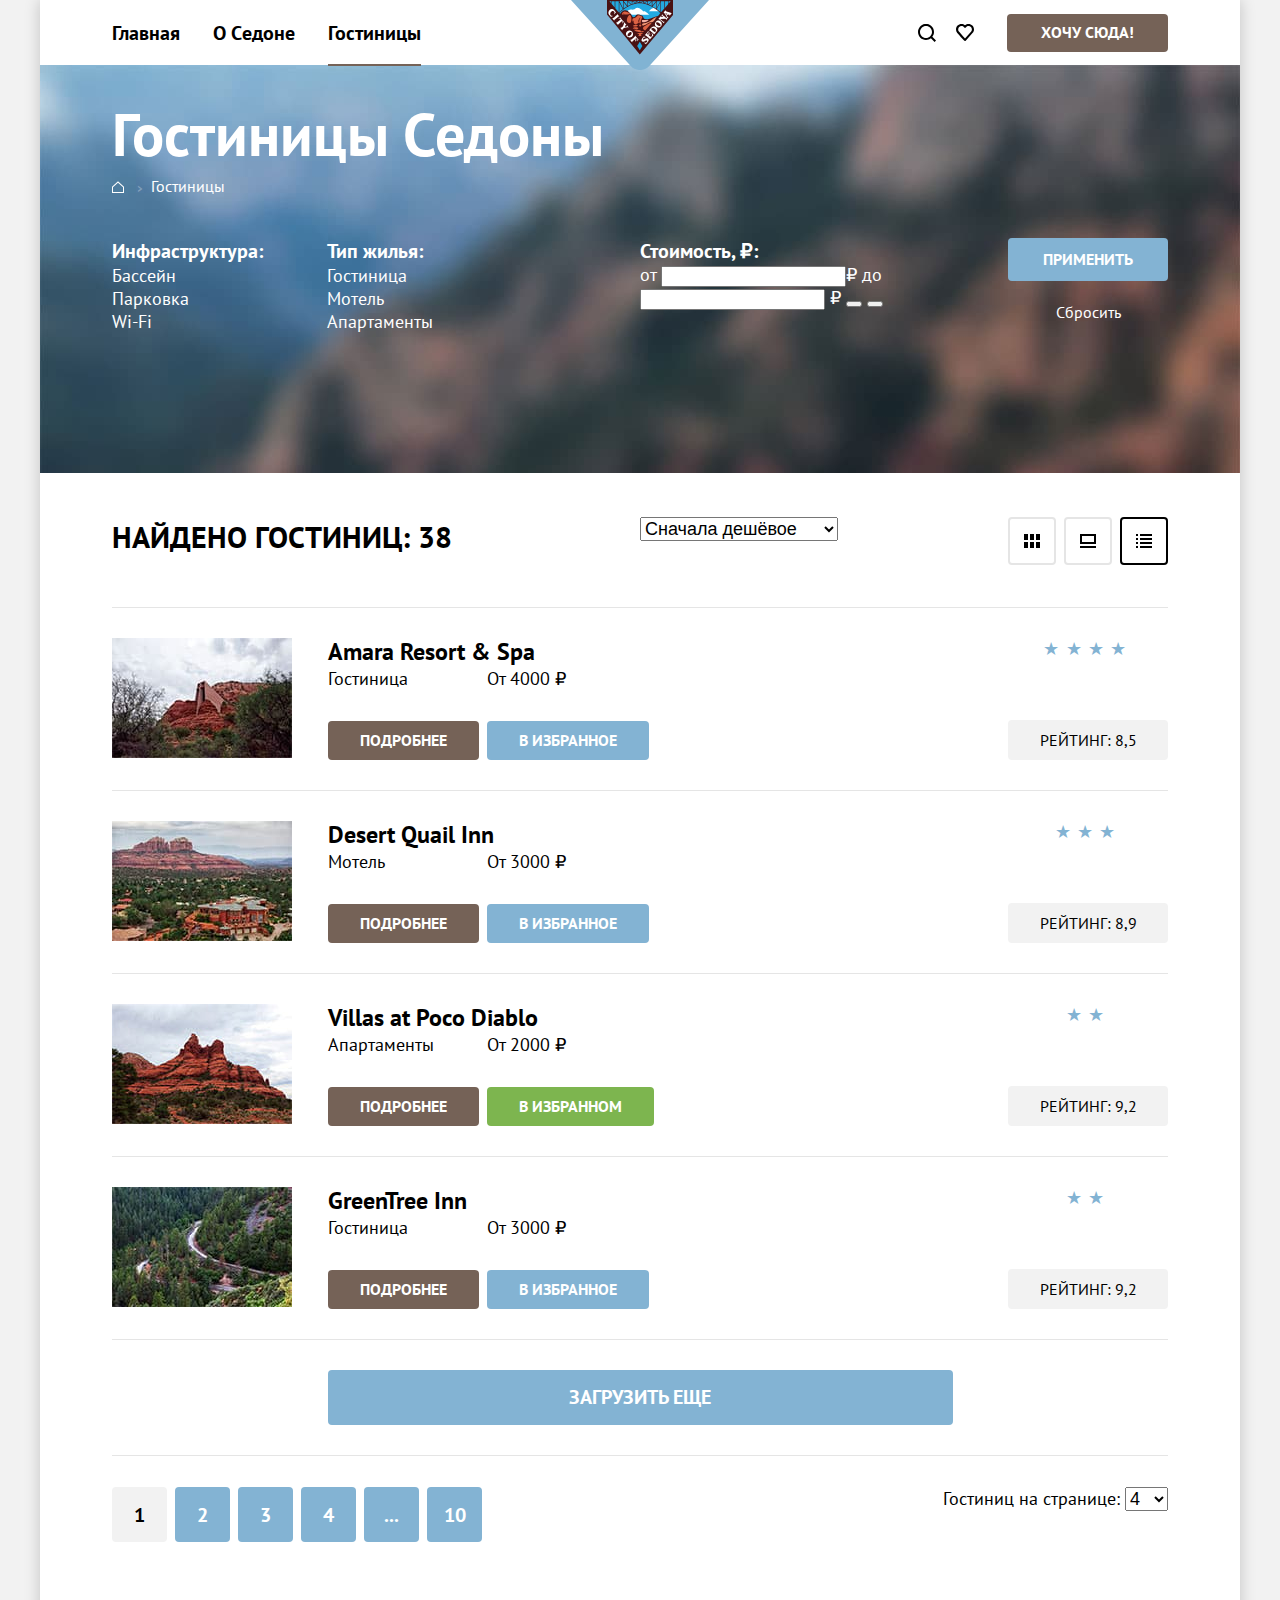
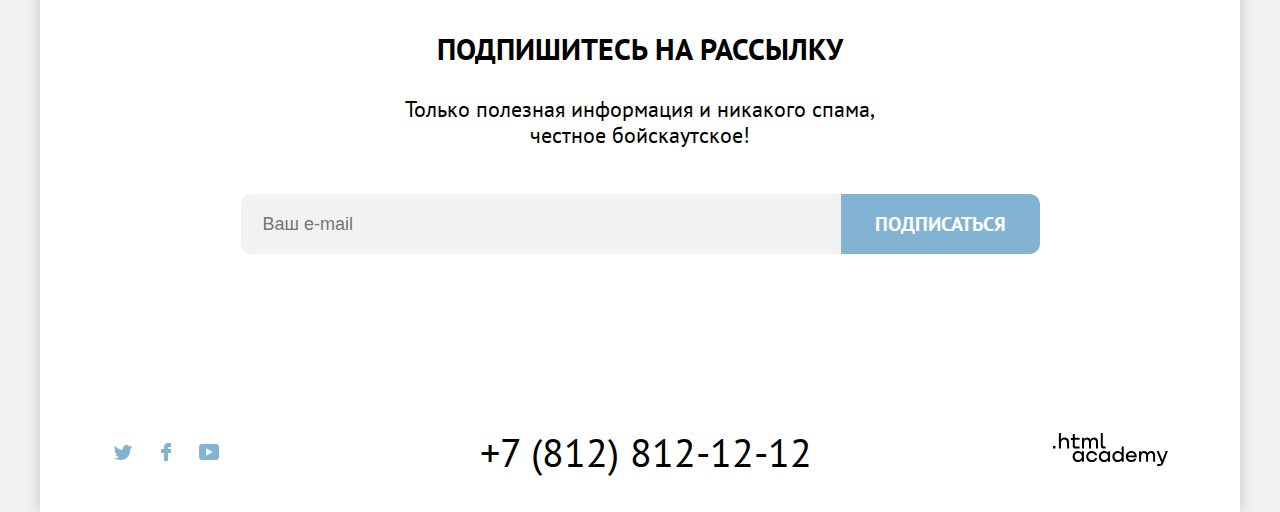
==== commit e2e5e290: "Декоративные элементы" ====
--- a/catalog.html
+++ b/catalog.html
@@ -17,7 +17,7 @@
               <a class="navigation-link" href="#">О Cедоне</a>
             </li>
             <li class="navigation-item">
-              <a class="navigation-link" href="catalog.html">Гостиницы</a>
+              <a class="navigation-link navigation-link-current" href="catalog.html">Гостиницы</a>
             </li>
           </ul>
           <a class="logo-link" href="#">
@@ -26,16 +26,22 @@
           <ul class="navigation-list navigation-user">
             <li class="navigation-user-item">
               <a class="navigation-link" href="#">
+                <svg class="navigation-icon" aria-hidden="true" focusable="false" width="18" height="18" xmlns="http://www.w3.org/2000/svg">
+                  <path fill-rule="evenodd" clip-rule="evenodd" d="M18 16.5L14.3 12.8C15.3 11.5 16 9.8 16 7.9C16 3.5 12.4 -0.1 8 -0.1C3.6 -0.1 0 3.6 0 8C0 12.4 3.6 16 8 16C9.8 16 11.5 15.4 12.9 14.3L16.6 18L18 16.5ZM8 14C4.7 14 2 11.3 2 8C2 4.7 4.7 2 8 2C11.3 2 14 4.7 14 8C14 11.3 11.3 14 8 14Z" />
+                </svg>
                 <span class="visually-hidden">Поиск</span>
               </a>
             </li>
             <li class="navigation-user-item">
               <a class="navigation-link" href="#">
+                <svg class="navigation-icon" aria-hidden="true" focusable="false" width="18" height="18" xmlns="http://www.w3.org/2000/svg">
+                  <path fill-rule="evenodd" clip-rule="evenodd" d="M8.9 17C8.6 17 8.3 16.9 8.1 16.6C2.7 10.5 1.4 9.1 1.1 8.7C0.4 7.8 0 6.6 0 5.4C0 2.4 2.4 0 5.5 0C6.8 0 8 0.5 9 1.3C10 0.5 11.3 0 12.5 0C15.5 0 18 2.4 18 5.4C18 6.7 17.5 7.9 16.7 8.8L9.7 16.7C9.5 16.9 9.3 17 8.9 17ZM2.9 7.5C3.2 7.9 6.4 11.5 9 14.4L15.2 7.4C15.7 6.9 15.9 6.2 15.9 5.4C15.9 3.6 14.4 2.1 12.6 2.1C11.6 2.1 10.6 2.6 9.9 3.4C9.6 3.7 9.3 3.8 9 3.8C8.7 3.8 8.4 3.6 8.2 3.4C7.5 2.6 6.5 2.1 5.5 2.1C3.7 2.1 2.2 3.6 2.2 5.4C2.1 6.3 2.5 7 2.9 7.5C2.8 7.5 2.8 7.5 2.9 7.5Z" />
+                </svg>
                 <span class="visually-hidden">Избранное</span>
               </a>
             </li>
             <li class="navigation-user-item">
-              <a class="button-navigation-link" href="#">Хочу сюда!</a>
+              <a class="button button-secondary navigation-link" href="#">Хочу сюда!</a>
             </li>
           </ul>
         </nav>
@@ -46,7 +52,10 @@
             <h1 class="inner-header-title">Гостиницы Седоны</h1>
             <ul class="breadcrumbs">
               <li class="breadcrumbs-item">
-                <a class="breadcrumbs-link icon" href="index.html">
+                <a class="breadcrumbs-link" href="index.html">
+                  <svg class="breadcrumbs-icon" aria-hidden="true" focusable="false" width="12" height="12" xmlns="http://www.w3.org/2000/svg">
+                    <path fill-rule="evenodd" clip-rule="evenodd" d="M6 0.300049L0 5.80005V12H12V5.80005L6 0.300049ZM11 11H1V6.20005L6 1.70005L11 6.20005V11Z" />
+                  </svg>
                   <span class="visually-hidden">Главная</span>
                 </a>
               </li>
@@ -125,8 +134,8 @@
               </button>
             </fieldset>
             <div class="button-container">
-              <button class="button" type="submit">Применить</button>
-              <button class="button" type="reset">Сбросить</button>
+              <button class="button button-submit" type="submit">Применить</button>
+              <button class="button button-reset" type="reset">Сбросить</button>
             </div>
           </form>
         </div>
@@ -145,146 +154,145 @@
                 </select>
                 <button class="visually-hidden" type="submit">Отсортировать гостиницы</button>
               </form>
-              <div class="sorting-button">
-                <a href="#" class="button">
+              <div class="sorting-buttons">
+                <a href="#" class="button-view">
+                  <svg class="tiles" aria-hidden="true" focusable="false" width="16" height="14" xmlns="http://www.w3.org/2000/svg">
+                    <path fill-rule="evenodd" clip-rule="evenodd" d="M4 0H0V6H4V0Z" />
+                    <path fill-rule="evenodd" clip-rule="evenodd" d="M16 0H12V6H16V0Z" />
+                    <path fill-rule="evenodd" clip-rule="evenodd" d="M10 0H6V6H10V0Z" />
+                    <path fill-rule="evenodd" clip-rule="evenodd" d="M4 8H0V14H4V8Z" />
+                    <path fill-rule="evenodd" clip-rule="evenodd" d="M16 8H12V14H16V8Z" />
+                    <path fill-rule="evenodd" clip-rule="evenodd" d="M10 8H6V14H10V8Z" />
+                  </svg>
                   <span class="visually-hidden">Показать карточки</span>
                 </a>
-                <a href="#" class="button">
+                <a href="#" class="button-view">
+                  <svg class="slideshow" aria-hidden="true" focusable="false" width="16" height="14" xmlns="http://www.w3.org/2000/svg">
+                    <path fill-rule="evenodd" clip-rule="evenodd" d="M16 12H0V14H16V12Z" />
+                    <path fill-rule="evenodd" clip-rule="evenodd" d="M14 2V8H2V2H14ZM16 0H0V10H16V0Z" />
+                  </svg>
                   <span class="visually-hidden">Показать галлерею</span>
                 </a>
-                <a href="#" class="button">
+                <a href="#" class="button-view active">
+                  <svg class="list" aria-hidden="true" focusable="false" width="16" height="14" xmlns="http://www.w3.org/2000/svg">
+                    <path fill-rule="evenodd" clip-rule="evenodd" d="M2 0H0V2H2V0Z" />
+                    <path fill-rule="evenodd" clip-rule="evenodd" d="M16 0H4V2H16V0Z" />
+                    <path fill-rule="evenodd" clip-rule="evenodd" d="M2 4H0V6H2V4Z" />
+                    <path fill-rule="evenodd" clip-rule="evenodd" d="M16 4H4V6H16V4Z" />
+                    <path fill-rule="evenodd" clip-rule="evenodd" d="M2 8H0V10H2V8Z" />
+                    <path fill-rule="evenodd" clip-rule="evenodd" d="M16 8H4V10H16V8Z" />
+                    <path fill-rule="evenodd" clip-rule="evenodd" d="M2 12H0V14H2V12Z" />
+                    <path fill-rule="evenodd" clip-rule="evenodd" d="M16 12H4V14H16V12Z" />
+                  </svg>
                   <span class="visually-hidden">Показать список</span>
                 </a>
               </div>
             </div>
           </div>
-          <ul class="hotel-list">
-            <li class="hotel-card">
-              <div class="hotel-card-data">
-                <a class="hotel-card-link" href="#">
-                  <h3 class="hotel-card-title">Amara Resort & Spa</h3>
-                </a>
-                <div class="hotel-card-parameters">
-                  <p class="type-of-housing">Гостиница</p>
-                  <p class="hotel-card-price">От 4000 ₽</p>
+          <ul class="search-result-list">
+            <li class="search-result">
+              <div class="search-result-description">
+                <h3 class="search-result-title">
+                  <a href="#">Amara Resort & Spa</a>
+                </h3>
+                <div class="search-result-info">
+                  <p>Гостиница</p>
+                  <p>От 4000 ₽</p>
+                  <a class="button button-secondary search-result-link" href="#">Подробнее</a>
+                  <a class="button button-primary search-result-link" href="#">В избранное</a>
                 </div>
-                <div class="hotel-card-buttons">
-                  <a class="hotel-card-button about" href="#">Подробнее</a>
-                  <a class="hotel-card-button favorite" href="#">В избранное</a>
+              </div>
+              <a class="search-result-image" href="#">
+                <img src="img/amara-resort-and-spa.jpg" alt="Amara Resort & Spa" width="180" height="120">
+              </a>
+              <div class="search-result-rating-block">
+                <div class="search-result-stars">★★★★</div>
+                <p class="search-result-rating">Рейтинг: 8,5</p>
+              </div>
+            </li>
+            <li class="search-result">
+              <div class="search-result-description">
+                <h3 class="search-result-title">
+                  <a href="#">Desert Quail Inn</a>
+                </h3>
+                <div class="search-result-info">
+                  <p>Мотель</p>
+                  <p>От 3000 ₽</p>
+                  <a class="button button-secondary search-result-link" href="#">Подробнее</a>
+                  <a class="button button-primary search-result-link" href="#">В избранное</a>
                 </div>
               </div>
-              <a class="hotel-card-link-img" href="#">
-                <img class="hotel-card-image" src="img/amara-resort-and-spa.jpg" alt="Amara Resort & Spa" width="180" height="120">
-              </a>
-              <div class="hotel-card-rating">
-                <div class="rating-star">
-                  <span class="icon-star"></span>
-                  <span class="icon-star"></span>
-                  <span class="icon-star"></span>
-                  <span class="icon-star"></span>
+              <a class="search-result-image" href="#">
+                <img src="img/desert-quail-inn.jpg" alt="Amara Resort & Spa" width="180" height="120">
+              </a>
+              <div class="search-result-rating-block">
+                <div class="search-result-stars">★★★</div>
+                <p class="search-result-rating">Рейтинг: 8,9</p>
+              </div>
+            </li>
+            <li class="search-result">
+              <div class="search-result-description">
+                <h3 class="search-result-title">
+                  <a href="#">Villas at Poco Diablo</a>
+                </h3>
+                <div class="search-result-info">
+                  <p>Апартаменты</p>
+                  <p>От 2000 ₽</p>
+                  <a class="button button-secondary search-result-link" href="#">Подробнее</a>
+                  <a class="button button-primary search-result-link current" href="#">В избранном</a>
                 </div>
-                <span class="hotel-rating">Рейтинг: 8,5</span>
-              </div>
-            </li>
-            <li class="hotel-card">
-              <div class="hotel-card-data">
-                <a class="hotel-card-link" href="#">
-                  <h3 class="hotel-card-title">Desert Quail Inn</h3>
-                </a>
-                <div class="hotel-card-parameters">
-                  <p class="type-of-housing">Мотель</p>
-                  <p class="hotel-card-price">От 3000 ₽</p>
+              </div>
+              <a class="search-result-image" href="#">
+                <img src="img/villas-at-poco-diablo.jpg" alt="Amara Resort & Spa" width="180" height="120">
+              </a>
+              <div class="search-result-rating-block">
+                <div class="search-result-stars">★★</div>
+                <p class="search-result-rating">Рейтинг: 9,2</p>
+              </div>
+            </li>
+            <li class="search-result">
+              <div class="search-result-description">
+                <h3 class="search-result-title">
+                  <a href="#">GreenTree Inn</a>
+                </h3>
+                <div class="search-result-info">
+                  <p>Гостиница</p>
+                  <p>От 3000 ₽</p>
+                  <a class="button button-secondary search-result-link" href="#">Подробнее</a>
+                  <a class="button button-primary search-result-link" href="#">В избранное</a>
                 </div>
-                <div class="hotel-card-buttons">
-                  <a class="hotel-card-button about" href="#">Подробнее</a>
-                  <a class="hotel-card-button favorite" href="#">В избранное</a>
-                </div>
-              </div>
-              <a class="hotel-card-link-img" href="#">
-                <img class="hotel-card-image" src="img/desert-quail-inn.jpg" alt="Desert Quail Inn" width="180" height="120">
-              </a>
-              <div class="hotel-card-rating">
-                <div class="rating-star">
-                  <span class="icon-star"></span>
-                  <span class="icon-star"></span>
-                  <span class="icon-star"></span>
-                </div>
-                <span class="hotel-rating">Рейтинг: 8,9</span>
-              </div>
-            </li>
-            <li class="hotel-card">
-              <div class="hotel-card-data">
-                <a class="hotel-card-link" href="#">
-                  <h3 class="hotel-card-title">Villas at Poco Diablo</h3>
-                </a>
-                <div class="hotel-card-parameters">
-                  <p class="type-of-housing">Апартаменты</p>
-                  <p class="hotel-card-price">От 2000 ₽</p>
-                </div>
-                <div class="hotel-card-buttons">
-                  <a class="hotel-card-button about" href="#">Подробнее</a>
-                  <a class="hotel-card-button favorite-added" href="#">В избранном</a>
-                </div>
-              </div>
-              <a class="hotel-card-link-img" href="#">
-                <img class="hotel-card-image" src="img/villas-at-poco-diablo.jpg" alt="Villas at Poco Diablo" width="180" height="120">
-              </a>
-              <div class="hotel-card-rating">
-                <div class="rating-star">
-                  <span class="icon-star"></span>
-                  <span class="icon-star"></span>
-                </div>
-                <span class="hotel-rating">Рейтинг: 9,2</span>
-              </div>
-            </li>
-            <li class="hotel-card">
-              <div class="hotel-card-data">
-                <a class="hotel-card-link" href="#">
-                  <h3 class="hotel-card-title">GreenTree Inn</h3>
-                </a>
-                <div class="hotel-card-parameters">
-                  <p class="type-of-housing">Гостиница</p>
-                  <p class="hotel-card-price">От 3000 ₽</p>
-                </div>
-                <div class="hotel-card-buttons">
-                  <a class="hotel-card-button about" href="#">Подробнее</a>
-                  <a class="hotel-card-button favorite" href="#">В избранное</a>
-                </div>
-              </div>
-              <a class="hotel-card-link-img" href="#">
-                <img class="hotel-card-image" src="img/greentree-inn.jpg" alt="GreenTree Inn" width="180" height="120">
-              </a>
-              <div class="hotel-card-rating">
-                <div class="rating-star">
-                  <span class="icon-star"></span>
-                  <span class="icon-star"></span>
-                </div>
-                <span class="hotel-rating">Рейтинг: 9,2</span>
+              </div>
+              <a class="search-result-image" href="#">
+                <img src="img/greentree-inn.jpg" alt="Amara Resort & Spa" width="180" height="120">
+              </a>
+              <div class="search-result-rating-block">
+                <div class="search-result-stars">★★</div>
+                <p class="search-result-rating">Рейтинг: 9,2</p>
               </div>
             </li>
           </ul>
-          <div class="pagination-show-more">
-            <button class="button pagination-show-more" type="button">Загрузить еще</button>
-          </div>
+          <p class="show-more">
+            <button class="button button-primary show-more-button" type="button">Загрузить еще</button>
+          </p>
           <div class="pagination-container">
             <ul class="pagination-list">
               <li class="pagination-item">
-                <a class="pagination-link pagination-current">1</a>
-              </li>
-              <li class="pagination-item">
-                <a class="pagination-link" href="#">2</a>
-              </li>
-              <li class="pagination-item">
-                <a class="pagination-link" href="#">3</a>
-              </li>
-              <li class="pagination-item">
-                <a class="pagination-link" href="#">4</a>
-              </li>
-              <li class="pagination-item">
-                <a class="pagination-link" href="#">...</a>
-              </li>
-              <li class="pagination-item">
-                <a class="pagination-link" href="#">10</a>
+                <a class="button button-primary pagination-link pagination-current">1</a>
+              </li>
+              <li class="pagination-item">
+                <a class="button button-primary pagination-link" href="#">2</a>
+              </li>
+              <li class="pagination-item">
+                <a class="button button-primary pagination-link" href="#">3</a>
+              </li>
+              <li class="pagination-item">
+                <a class="button button-primary pagination-link" href="#">4</a>
+              </li>
+              <li class="pagination-item">
+                <a class="button button-primary pagination-link" href="#">...</a>
+              </li>
+              <li class="pagination-item">
+                <a class="button button-primary pagination-link" href="#">10</a>
               </li>
             </ul>
             <form class="number-of-items">
@@ -304,7 +312,7 @@
           <form class="newsletter-form" action="https://echo.htmlacademy.ru/" method="post">
             <label class="visually-hidden" for="newsletter-email">Email</label>
             <input class="field"  placeholder="Ваш e-mail" type="email" name="newsletter-email" id="newsletter-email" required>
-            <button class="button newsletter-button" type="submit">Подписаться</button>
+            <button class="button button-primary subscribe" type="submit">Подписаться</button>
           </form>
         </section>
       </main>
@@ -314,17 +322,26 @@
             <h2 class="visually-hidden">Социальные сети</h2>
             <ul class="footer-social-list">
               <li class="footer-social-item">
-                <a class="button" href="https://twitter.com/htmlacademy_ru">
+                <a class="social-link" href="https://twitter.com/htmlacademy_ru">
+                  <svg class="social-icon" aria-hidden="true" focusable="false" width="18" height="15" xmlns="http://www.w3.org/2000/svg">
+                    <path fill-rule="evenodd" clip-rule="evenodd" d="M11.6 0.200056C13.4 -0.299944 14.8 0.500056 15.4 1.40006C16.1 1.20006 16.8 0.900056 17.5 0.700056C17.5 1.60006 16.9 2.20006 16.6 2.50006C17.3 2.60006 18 1.90006 18 1.90006C17.8 2.90006 16.9 3.70006 16.3 3.90006C16.1 10.7001 13 15.1001 5.7 15.0001C5.1 15.0001 5.8 15.0001 5.2 15.0001C4.8 15.0001 0.8 14.5001 0 13.1001C2.4 13.3001 4.1 12.7001 5 11.9001C4 11.6001 2.1 11.5001 1.8 9.00006C2.2 9.10006 2.4 9.20006 3.1 9.10006C1.8 8.30006 0.4 7.50006 0.5 5.30006C0.8 5.60006 1.6 5.80006 1.9 5.80006C1.1 5.60006 -0.2 2.50006 0.9 0.900056C2.8 2.80006 4.9 4.50006 8.5 4.70006C8.7 2.30006 9.7 0.800056 11.6 0.200056Z" />
+                  </svg>
                   <span class="visually-hidden">Twitter</span>
                 </a>
               </li>
               <li class="footer-social-item">
-                <a class="button" href="https://www.facebook.com/htmlacademy">
+                <a class="social-link" href="https://www.facebook.com/htmlacademy">
+                  <svg class="social-icon" aria-hidden="true" focusable="false" width="10" height="18" xmlns="http://www.w3.org/2000/svg">
+                    <path fill-rule="evenodd" clip-rule="evenodd" d="M7 0C4.8 0 3 1.8 3 4V6H0V10H3V18H7V10H10V6H7V4H10V0H7Z" />
+                  </svg>
                   <span class="visually-hidden">Facebook</span>
                 </a>
               </li>
               <li class="footer-social-item">
-                <a class="button" href="https://www.youtube.com/c/HTMLAcademyRUS">
+                <a class="social-link" href="https://www.youtube.com/c/HTMLAcademyRUS">
+                  <svg class="social-icon" aria-hidden="true" focusable="false" width="20" height="16" xmlns="http://www.w3.org/2000/svg">
+                    <path fill-rule="evenodd" clip-rule="evenodd" d="M17 0H2.9C1.2 0 0 1.5 0 3.2V12.7C0 14.5 1.2 16 2.9 16H17.2C18.7 16 20.1 14.5 20.1 12.8V3.2C19.9 1.5 18.7 0 17 0ZM7 11.8V4.2L13.7 8L7 11.8Z" />
+                  </svg>
                   <span class="visually-hidden">Youtube</span>
                 </a>
               </li>
@@ -337,7 +354,20 @@
           <section class="footer-website">
             <h2 class="visually-hidden">Сайт разработчика</h2>
             <a class="htmlacademy-link" href="https://htmlacademy.ru/">
-            <img src="img/htmlacademy-logo.svg" alt="https://htmlacademy.ru/" width="115" height="34">
+              <svg class="htmlacademy-icon" aria-hidden="true" focusable="false" width="115" height="34" xmlns="http://www.w3.org/2000/svg">
+                <path fill-rule="evenodd" clip-rule="evenodd" d="M0 12.9V15.5H2.5V12.9H0Z"/>
+                <path fill-rule="evenodd" clip-rule="evenodd" d="M11.6 4.5C10 4.5 8.80002 5.2 8.00002 6.2H7.90002V0H5.90002V15.5H7.90002V10.2C7.90002 8.1 9.20002 6.6 11.2 6.6C13 6.6 14.1 8 14.1 9.8V15.5H16.1V9.4C16.2 6.4 14.3 4.5 11.6 4.5Z"/>
+                <path fill-rule="evenodd" clip-rule="evenodd" d="M26.6 4.79998H21.8V1.09998H19.8V4.89998H17.9V6.89998H19.8V12.9C19.8 14.6 20.8 15.6 22.5 15.6H26.6V13.6H22.9C22.2 13.6 21.8 13.2 21.8 12.5V6.79998H26.6V4.79998Z"/>
+                <path fill-rule="evenodd" clip-rule="evenodd" d="M41.1 4.59998C39.5 4.59998 38.2 5.39998 37.6 6.69998H37.5C36.9 5.49998 35.7 4.59998 34.1 4.59998C32.7 4.59998 31.6 5.39998 31 6.39998H30.9V4.79998H29V15.4H31V9.99998C31 7.99998 32 6.49998 33.6 6.49998C35.1 6.49998 36 7.49998 36 9.09998V15.4H38V9.79998C38 7.39998 39.4 6.49998 40.6 6.49998C42.1 6.49998 43 7.49998 43 9.09998V15.4H45V8.89998C45.1 6.39998 43.6 4.59998 41.1 4.59998Z"/>
+                <path fill-rule="evenodd" clip-rule="evenodd" d="M47.8 12.7C47.8 14.4 48.8 15.4 50.6 15.4H52.6V13.4H50.9001C50.2001 13.4 49.8 13 49.8 12.3V0H47.8V12.7Z"/>
+                <path fill-rule="evenodd" clip-rule="evenodd" d="M28.9 19.7C28 18.6 26.7 17.9 25 17.9C21.9 17.9 19.6 20.2 19.6 23.5C19.6 26.8 21.9 29.1 25 29.1C26.8 29.1 28 28.3 28.8 27.2H28.9V28.8H30.9V18.2H28.9V19.7ZM25.3 27.1C23.1 27.1 21.7 25.5 21.7 23.5C21.7 21.5 23.1 19.9 25.3 19.9C27.5 19.9 28.9 21.5 28.9 23.5C28.9 25.4 27.5 27.1 25.3 27.1Z"/>
+                <path fill-rule="evenodd" clip-rule="evenodd" d="M44.2 22C43.7 19.6 41.5999 17.9 38.7999 17.9C35.3999 17.9 33.2 20.4 33.2 23.5C33.2 26.6 35.3999 29.1 38.7999 29.1C41.5999 29.1 43.7 27.3 44.2 24.9H42.0999C41.6999 26.2 40.3999 27.2 38.7999 27.2C36.5999 27.2 35.2 25.6 35.2 23.6C35.2 21.6 36.5999 20 38.7999 20C40.3999 20 41.5999 21 42.0999 22.2H44.2V22Z"/>
+                <path fill-rule="evenodd" clip-rule="evenodd" d="M55.1 19.7C54.2 18.6 52.9001 17.9 51.2001 17.9C48.1001 17.9 45.8 20.2 45.8 23.5C45.8 26.8 48.1001 29.1 51.2001 29.1C53.0001 29.1 54.2 28.3 55 27.2H55.1V28.8H57.1V18.2H55.1V19.7ZM51.5 27.1C49.3 27.1 47.9001 25.5 47.9001 23.5C47.9001 21.5 49.3 19.9 51.5 19.9C53.7 19.9 55.1 21.5 55.1 23.5C55.1 25.4 53.6 27.1 51.5 27.1Z"/>
+                <path fill-rule="evenodd" clip-rule="evenodd" d="M68.7 19.8C67.8 18.7 66.5 17.9 64.8 17.9C61.7 17.9 59.4 20.2 59.4 23.5C59.4 26.8 61.6 29.1 64.8 29.1C66.5 29.1 67.8 28.3 68.6 27.3H68.7V28.8H70.7V13.4H68.7V19.8ZM65.1 27.1C62.9 27.1 61.5 25.5 61.5 23.5C61.5 21.5 62.9 19.9 65.1 19.9C67.3 19.9 68.7 21.5 68.7 23.5C68.6 25.5 67.2 27.1 65.1 27.1Z"/>
+                <path fill-rule="evenodd" clip-rule="evenodd" d="M78.3 17.9C75 17.9 72.8 20.4 72.8 23.5C72.8 26.5 74.9 29.1 78.3 29.1C80.8 29.1 82.8 27.8 83.5 25.5H81.4C80.9 26.5 79.8 27.1 78.4 27.1C76.5 27.1 75.1 25.8 75 24.2H83.8C84 20.6 81.8 17.9 78.3 17.9ZM78.3 19.8C80 19.8 81.3 20.8 81.6 22.4H75.1C75.4 20.9 76.6 19.8 78.3 19.8Z"/>
+                <path fill-rule="evenodd" clip-rule="evenodd" d="M98.2 17.9C96.6 17.9 95.3 18.7 94.6 19.9H94.5C93.9 18.7 92.7 17.9 91.1 17.9C89.7 17.9 88.6 18.6 88 19.7V18.2H86.1V28.8H88.1V23.4C88.1 21.4 89.1 20 90.7 19.9C92.2 19.9 93.1 20.9 93.1 22.5V28.8H95.1V23.2C95.1 20.8 96.5 19.9 97.7 19.9C99.2 19.9 100.1 20.9 100.1 22.5V28.8H102.1V22.3C102.2 19.7 100.7 17.9 98.2 17.9Z"/>
+                <path fill-rule="evenodd" clip-rule="evenodd" d="M109.4 27L105.8 18.1H103.6L108.4 29.7C108.1 30.6 107.7 30.9 106.7 30.9H104.2V32.9H106.7C108.5 32.9 109.5 32.1 110.2 30.3L114.9 18.1H112.8L109.4 27Z"/>
+              </svg>
             </a>
           </section>
         </div>
--- a/styles/styles.css
+++ b/styles/styles.css
@@ -40,6 +40,79 @@
   overflow: hidden;
 }
 
+.button {
+  display: inline-block;
+  box-sizing: border-box;
+  vertical-align: top;
+  padding: 9px 32px;
+  text-transform: uppercase;
+  text-decoration: none;
+  text-align: center;
+  font-weight: 700;
+  font-size: 16px;
+  line-height: 21px;
+  color: #FFFFFF;
+  border: 0;
+  border-radius: 4px;
+  cursor: pointer;
+
+}
+.button-primary {
+  background-color: #83B3D3;
+}
+.button-secondary {
+  background-color: #756257;
+}
+
+.button-primary.current {
+  background-color: #7DB54F;
+}
+
+.button-primary:hover {
+  background-color: #68A2CA;
+}
+
+.button-secondary:hover {
+  background-color: #615048;
+}
+
+.button-primary.current:hover {
+  background-color: #6C9E42;
+}
+
+.button-primary:focus {
+  outline: none;
+  background-color: #68A2CA;
+  box-shadow: inset 0 0 0 3px #756257;
+}
+
+.button-secondary:focus {
+  outline: none;
+  background-color: #615048;
+  box-shadow: inset 0 0 0 3px #83B3D3;
+}
+
+.button-primary.current:focus {
+  outline: none;
+  background-color: #6C9E42;
+  box-shadow: inset 0 0 0 3px #756257;
+}
+
+.button-primary:active {
+  background-color: #68A2CA;
+  color: rgba(255, 255, 255, 0.3);
+}
+
+.button-secondary:active {
+  background-color: #615048;
+  color: rgba(255, 255, 255, 0.3);
+}
+
+.button-primary.current:active {
+  background-color: #6C9E42;
+  color: rgba(255, 255, 255, 0.3);
+}
+
 .background-container {
   display: flex;
   flex-direction: column;
@@ -90,6 +163,7 @@
 }
 
 .navigation-link {
+  position: relative;
   font-size: 20px;
   line-height: 26px;
   font-weight: 700;
@@ -100,39 +174,68 @@
 }
 
 .navigation-user-item .navigation-link {
-  width: 38px;
-  height: 37px;
+  display: block;
+  box-sizing: border-box;
+  min-width: 38px;
+  min-height: 38px;
   padding: 10px;
-  display: block;
-  box-sizing: border-box;
+}
+
+.navigation-icon {
+  position: absolute;
+  top: 0;
+  right: 0;
+  bottom: 0;
+  left: 0;
+  margin: auto;
+  fill: #000000;
 }
 
 .navigation-user-item:last-child {
   margin-left: 23px;
   }
 
-.navigation-user-item:nth-child(1) {
-  border: 2px solid #000000;
-}
-
-.navigation-user-item:nth-child(2) {
-  border: 2px solid #000000;
-}
-
-
-.button-navigation-link {
-  display: block;
-  box-sizing: border-box;
+.button-secondary.navigation-link {
+  display: inline-block;
+  color: #ffffff;
   font-size: 16px;
   line-height: 21px;
-  font-weight: 700;
-  text-align: center;
-  text-transform: uppercase;
-  text-decoration: none;
-  color: #FFFFFF;
-  background-color: #756257;
-  padding: 6px;
-  min-width: 160px;
+  box-sizing: border-box;
+  padding: 8px 34px;
+  white-space: nowrap;
+}
+
+.navigation-link:not(.button-secondary.navigation-link):hover {
+  color: #756257;
+}
+
+.navigation-link:not(.button-secondary.navigation-link):focus {
+  color: #756257;
+  padding: 6px 12px;
+  box-shadow: inset 0 0 0 3px #83B3D3;
+  border-radius: 10px;
+  margin-top: 10px;
+  position: relative;
+  outline: none;
+}
+
+
+.navigation-link:not(.button-secondary.navigation-link):active {
+  color: rgba(117, 98, 87, 0.3);
+  box-shadow: none;
+}
+
+.navigation-link:hover .navigation-icon {
+  fill: #756257;
+}
+
+.navigation-link:focus .navigation-icon {
+  fill: #756257;
+}
+
+.navigation-link:active .navigation-icon {
+  fill: rgba(117, 98, 87, 0.3);
+  box-shadow: none;
 }
 
 .main-inner {
@@ -267,9 +370,31 @@
   background-color: #83B3D3;
 }
 
-.sublist-item-description {
+.reasons-sublist-item:nth-child(1) .sublist-item-description {
   box-sizing: border-box;
   padding: 40px;
+  background-image: url("../img/hotel-icon.svg");
+  background-repeat: no-repeat;
+  background-position: top 89px left 50%;
+  background-size: 75px 72px;
+}
+
+.reasons-sublist-item:nth-child(2) .sublist-item-description {
+  box-sizing: border-box;
+  padding: 40px;
+  background-image: url("../img/food-icon.svg");
+  background-repeat: no-repeat;
+  background-position: top 91px left 50%;
+  background-size: 74px 70px;
+}
+
+.reasons-sublist-item:nth-child(3) .sublist-item-description {
+  box-sizing: border-box;
+  padding: 40px;
+  background-image: url("../img/gifts-icon.svg");
+  background-repeat: no-repeat;
+  background-position: top 85px left 50%;
+  background-size: 64px 76px;
 }
 
 .reasons-sublist {
@@ -327,19 +452,15 @@
   max-width: 720px;
 }
 
-.search-hotel-link {
-  display: block;
-  box-sizing: border-box;
+.search-block-button {
+  display: inline-block;
+  vertical-align: top;
+  box-sizing: border-box;
+  padding: 12px;
+  width: 575px;
   font-size: 20px;
   line-height: 36px;
-  font-weight: 700;
-  color: #FFFFFF;
-  padding: 12px;
-  max-width: 575px;
-  margin: 0 auto;
-  background-color: #756257;
-  text-decoration: none;
-  text-transform: uppercase;
+  border-radius: 10px;
 }
 
 .newsletter {
@@ -387,9 +508,11 @@
   font-size: 18px;
   line-height: 26px;
   border: none;
-}
-
-.newsletter-button {
+  margin: 0;
+  border-radius: 10px 0 0 10px;
+}
+
+.subscribe {
   font-size: 20px;
   line-height: 26px;
   font-weight: 700;
@@ -397,10 +520,12 @@
   background-color: #83B3D3;
   text-decoration: none;
   text-transform: uppercase;
-  min-width: 200px;
   box-sizing: border-box;
   border: none;
-  padding: 16px;
+  padding: 17px 34px;
+  margin: 0;
+  border-radius: 0 10px 10px 0;
+  font-family: inherit;
 }
 
 .page-footer {
@@ -433,26 +558,54 @@
   list-style: none;
   display: flex;
   flex-wrap: wrap;
+  position: relative;
+  right: 9px;
 }
 
 .footer-social-item {
+  margin-right: 3px;
+}
+
+.social-link {
+  display: block;
   width: 20px;
-  height: 18px;
-  margin-right: 18px;
-  border: 2px solid #83B3D3;
+  height: 20px;
+  padding: 10px;
+  position: relative;
+}
+
+.social-icon {
+  position: absolute;
+  top: 0;
+  right: 0;
+  bottom: 0;
+  left: 0;
+  margin: auto;
+  fill: #83B3D3;
+}
+
+.social-link:hover .social-icon{
+  fill: #68A2CA;
+}
+
+.social-link:focus .social-icon{
+  fill: #68A2CA;
+  padding: 10px;
+  border-radius: 10px;
+  outline: none;
+  box-shadow: inset 0 0 0 3px #83B3D3;
+}
+
+.social-link:active .social-icon{
+  fill: rgba(104, 162, 202, 0.3);
+  box-shadow: none;
 }
 
 .footer-social-item:last-child {
   margin-right: 0;
 }
 
-.footer-social a {
-  color: #83B3D3;
-  text-transform: uppercase;
-  text-decoration: none;
-}
-
-.footer-contact a {
+.footer-contact-phone {
   font-size: 40px;
   line-height: 40px;
   color: #000000;
@@ -460,6 +613,58 @@
   text-transform: uppercase;
   text-decoration: none;
 }
+
+.footer-contact-phone:hover {
+  color: #756257;
+}
+
+.footer-contact-phone:focus {
+  color: #756257;
+  padding: 15px;
+  box-shadow: inset 0 0 0 3px #83B3D3;
+  border-radius: 10px;
+  outline: none;
+  position: relative;
+  white-space: nowrap;
+}
+
+.footer-contact-phone:active {
+  color: rgba(117, 98, 87, 0.3);
+  box-shadow: none;
+}
+
+.htmlacademy-link {
+  position: relative;
+}
+
+.htmlacademy-icon {
+  position: relative;
+  top: 0;
+  right: 0;
+  bottom: 0;
+  left: 0;
+  margin: auto;
+  fill: #000000;
+}
+
+.htmlacademy-link:hover .htmlacademy-icon {
+  fill: #756257;
+}
+
+.htmlacademy-link:focus .htmlacademy-icon {
+  fill: #756257;
+  padding: 18px 22px;
+  box-shadow: inset 0 0 0 3px #83B3D3;
+  border-radius: 10px;
+  outline: none;
+  position: relative;
+}
+
+.htmlacademy-link:active .htmlacademy-icon {
+  fill: rgba(117, 98, 87, 0.3);
+  box-shadow: none;
+}
+
 
 .cover-inner {
   color: #FFFFFF;
@@ -467,7 +672,7 @@
   background-color: #333333;
   background-size: 100% auto;
   background-repeat: no-repeat;
-  padding: 35px 72px 35px;
+  padding: 30px 72px;
   min-height: 408px;
   box-sizing: border-box;
 }
@@ -485,36 +690,106 @@
   font-size: 16px;
   line-height: 21px;
   list-style: none;
-  margin: 0 0 45px;
+  margin: 0 0 38px;
   padding: 0;
 }
 
 .breadcrumbs-item {
-  margin-right: 26px;
+  margin-right: 3px;
+  position: relative;
 }
 
 .breadcrumbs-link {
   color: #FFFFFF;
   text-decoration: none;
-}
-
-.icon {
-  display: block;
-  box-sizing: border-box;
-  width: 20px;
-  height: 20px;
-  padding: 4px;
-  border: 2px solid #ffffff;
-}
-
-.breadcrumbs-link span {
-
+  padding: 3px 8px;
+  display: inline-block;
+  vertical-align: top;
+  position: relative;
+}
+
+ .breadcrumbs-item:first-child .breadcrumbs-link {
+  display: block;
+  box-sizing: border-box;
+  width: 28px;
+  height: 27px;
+  padding: 6px 8px 9px;
+  right: 8px;
+}
+
+.breadcrumbs-icon {
+  position: absolute;
+  top: 0;
+  right: 0px;
+  bottom: 0px;
+  left: 0px;
+  margin: auto;
+  fill: #FFFFFF;
+}
+
+.breadcrumbs-item:not(:last-child)::after {
+  position: absolute;
+  top: 10px;
+  right: -5px;
+  width: 5px;
+  height: 8px;
+  opacity: 0.3;
+  fill: #FFFFFF;
+  content: "^";
+  transform: rotate(90deg);
+}
+
+.button-submit {
+  padding: 11px 23px;
+  font-family: inherit;
+  background-color: #83B3D3;
+  margin-bottom: 16px;
+}
+
+.button-submit:hover {
+  background-color: #68A2CA;
+}
+
+.button-submit:focus {
+  outline: none;
+  background-color: #68A2CA;
+  box-shadow: inset 0 0 0 3px #FFFFFF;
+}
+
+.button-submit:active {
+  background-color: #68A2CA;
+  color: rgba(255, 255, 255, 0.3);
+}
+
+
+.button-reset {
+  padding: 4px 13px;
+  font-family: inherit;
+  line-height: 23px;
+  background-color: transparent;
+  text-transform: none;
+  font-weight: 400;
+  align-self: center;
+}
+
+.button-reset:hover {
+  color: rgba(255, 255, 255, 0.6);
+}
+
+.button-reset:focus {
+  outline: none;
+  box-shadow: inset 0 0 0 3px #83B3D3;
+}
+
+.button-reset:active {
+  color: rgba(255, 255, 255, 0.3);
 }
 
 .catalog-filter-title {
   font-size: 20px;
   line-height: 26px;
   font-weight: 700;
+  padding: 0;
 }
 
 .control-label {
@@ -522,14 +797,6 @@
   line-height: 23px;
 }
 
-.catalog-filter .button {
-  font-size: 16px;
-  line-height: 21px;
-  font-weight: 700;
-  color: #FFFFFF;
-  background-color: #83B3D3;
-}
-
 .catalog-hotels {
   padding: 44px 72px 0;
 }
@@ -540,6 +807,7 @@
   font-weight: 700;
   text-transform: uppercase;
   margin: 0;
+  vertical-align: center;
 }
 
 .select-control {
@@ -564,175 +832,191 @@
   min-width: 528px;
 }
 
-.sorting-button {
-  display: flex;
-  min-width: 160px;
-  justify-content: space-between;
-}
-
-.sorting-button a {
-  display: block;
-  color: #000000;
-  text-decoration: none;
-  text-transform: uppercase;
+.sorting-buttons {
+  display: flex;
+  justify-content: flex-end;
+  align-items: center;
+}
+
+.visually-hidden {
+	clip: rect(0 0 0 0);
+	clip: rect(0, 0, 0, 0);
+	overflow: hidden;
+	position: absolute;
+	height: 1px;
+	width: 1px;
+}
+
+.button-view {
+  display: inline-block;
+  vertical-align: top;
+  margin-left: 8px;
+  box-sizing: border-box;
   width: 48px;
   height: 48px;
-  border: 2px solid #83B3D3;
-}
-
-.hotel-card {
-  display: flex;
-  padding: 28px 0 30px;
-  min-height: 181px;
-  box-sizing: border-box;
-  color: #000000;
+  text-decoration: none;
+  color: inherit;
+  background-color: transparent;
+  background-repeat: no-repeat;
+  background-size: 16px auto;
+  background-position: center;
+  border: 2px solid #E5E5E5;
+  border-radius: 4px;
+  position: relative;
+}
+
+.button-view:hover,
+.button-view:focus {
+  outline: none;
+  border-color: #83B3D3;
+}
+
+.button-view.active {
+  border-color: #000000;
+  pointer-events: none;
+}
+
+.tiles,
+.slideshow,
+.list {
+  position: absolute;
+  top: 0;
+  right: 0;
+  bottom: 0;
+  left: 0;
+  margin: auto;
+  fill: #000000;
+}
+
+.search-result {
+  display: flex;
+  padding: 30px 0;
+  border-bottom: 1px solid #E5E5E5;
+}
+
+.search-result:first-child {
   border-top: 1px solid #E5E5E5;
 }
 
-.hotel-card-data {
-  display: flex;
-  flex-direction: column;
-  min-width: 319px;
-  max-width: 680px;
-}
-
-.hotel-card-link {
-  display: block;
-  margin-bottom: 1px;
-}
-
-.hotel-card a {
-  text-decoration: none;
-}
-
-.hotel-card-link-img {
+.search-result-description {
+  flex-grow: 1;
+}
+
+.search-result-image {
+  flex: none;
+  margin-right: 36px;
+  width: 180px;
   order: -1;
-  margin-right: 36px;
-  display: block;
-  width: 180px;
-  height: 120px;
-}
-
-.hotel-card-image {
-  display: block;
-  object-fit: cover;
-}
-
-.hotel-card-title {
-  margin: 0;
+}
+
+.search-result-image img {
+  display: block;
+  width: 100%;
+  height: auto;
+}
+
+.search-result-image:hover {
+  opacity: 0.6;
+}
+
+.search-result-image:focus {
+  outline: 3px solid #83B3D3;
+}
+
+.search-result-image:active {
+  opacity: 0.3;
+}
+
+.search-result-title {
+  margin: -2px 0 0;
   font-size: 24px;
   line-height: 31px;
-  font-weight: 700;
+  position: relative;
+}
+
+.search-result-title a {
   text-decoration: none;
-}
-
-.hotel-card-parameters {
+  color: inherit;
+}
+
+.search-result-title:hover a{
+  color: #756257;
+}
+
+.search-result-title:focus a{
+  color: #756257;
+  padding: 10px 15px;
+  box-shadow: inset 0 0 0 3px #83B3D3;
+  border-radius: 10px;
+  outline: none;
+  position: absolute;
+}
+
+.search-result-title:active a{
+  color: rgba(117, 98, 87, 0.3);
+  box-shadow: none;
+}
+
+.search-result-info {
   line-height: 23px;
-  display: flex;
-}
-
-.hotel-card-parameters p {
-  margin: 0;
-  min-width: 160px;
-  box-sizing: border-box;
-}
-
-.type-of-housing {
-  margin-right: 78px;
-}
-
-.hotel-card-buttons {
-  display: flex;
+  display: grid;
+  grid-template-columns: min-content min-content;
+  grid-gap: 31px 8px;
+}
+
+.search-result-info p {
+  margin: 0;
+}
+
+.search-result-link {
+  white-space: nowrap;
+}
+
+.search-result-rating-block {
+  display: flex;
+  flex-direction: column;
+  align-items: center;
+  min-height: 100%;
+}
+
+.search-result-stars {
+  color: #83B3D3;
+  letter-spacing: 0.35em;
+}
+
+.search-result-rating {
   margin-top: auto;
-}
-
-.hotel-card-button {
-  display: block;
-  padding: 6px;
+  margin-bottom: 0;
+
+  box-sizing: border-box;
+  padding: 10px 20px 9px;
   min-width: 160px;
   text-align: center;
-  box-sizing: border-box;
-}
-
-.hotel-card-buttons a {
+  text-transform: uppercase;
   font-size: 16px;
   line-height: 21px;
-  font-weight: 700;
-  text-transform: uppercase;
-  color: #FFFFFF;
-}
-
-.about {
-  background-color: #756257;
-  margin-right: 8px;
-  min-width: 151px;
-}
-
-.favorite {
-  background-color: #83B3D3;
-}
-
-.favorite-added {
-  background-color: #7DB54F;
-}
-
-.hotel-card-rating {
-  margin-left: auto;
-  display: flex;
-  flex-direction: column;
-  justify-content: space-between;
-  align-items: center;
-}
-
-.rating-star {
-  border: 2px solid #83B3D3;
-  display: flex;
-  justify-content: space-between;
-  min-width: 91px;
-}
-
-.icon-star {
-  width: 18px;
-  height: 17px;
-}
-
-.hotel-rating {
-  display: block;
-  box-sizing: border-box;
-  min-width: 160px;
-  padding: 6px;
-  font-size: 16px;
-  line-height: 21px;
+  background-color: #F2F2F2;
+  border-radius: 4px;
+}
+
+.show-more {
+  border-bottom: 1px solid #E5E5E5;
+  max-width: 100%;
+  margin: 0 0 31px;
+  padding: 30px;
   text-align: center;
-  text-transform: uppercase;
-  background-color: #F2F2F2;
-}
-
-.pagination-show-more {
-  border-top: 1px solid #E5E5E5;
-  border-bottom: 1px solid #E5E5E5;
-  display: block;
-  max-width: 100%;
-  margin-left: auto;
-  margin-right: auto;
-  margin-bottom: 31px;
-  padding: 30px;
-}
-
-.button.pagination-show-more {
+}
+
+.show-more-button {
+  display: inline-block;
+  vertical-align: top;
+  box-sizing: border-box;
+  padding: 15px;
+  width: 625px;
   font-size: 20px;
-  line-height: 26px;
-  font-weight: 700;
-  text-align: center;
-  text-transform: uppercase;
-  color: #FFFFFF;
-  background-color: #83B3D3;
-  min-width: 625px;
-  min-height: 55px;
-  border: none;
-  padding: 15px;
-  margin: 0 auto;
-  box-sizing: border-box;
+  line-height: 25px;
+  margin: 0;
+  font-family: inherit;
 }
 
 .pagination-container {
@@ -781,6 +1065,7 @@
   text-decoration: none;
   color: #000000;
   background-color: #F2F2F2;
+  pointer-events: none;
 }
 
 .number-of-items {
@@ -842,10 +1127,10 @@
 .button-container {
   display: flex;
   flex-direction: column;
-  width: 160px;
-}
-
-.hotel-list {
+  min-width: 160px;
+}
+
+.search-result-list {
   list-style: none;
   padding: 0;
   margin: 0;
@@ -856,3 +1141,12 @@
   margin: 0 auto;
 }
 
+.navigation-link-current::before {
+  position: absolute;
+  right: 0;
+  bottom: 0;
+  left: 0;
+  height: 2px;
+  background-color: #756257;
+  content: "";
+}
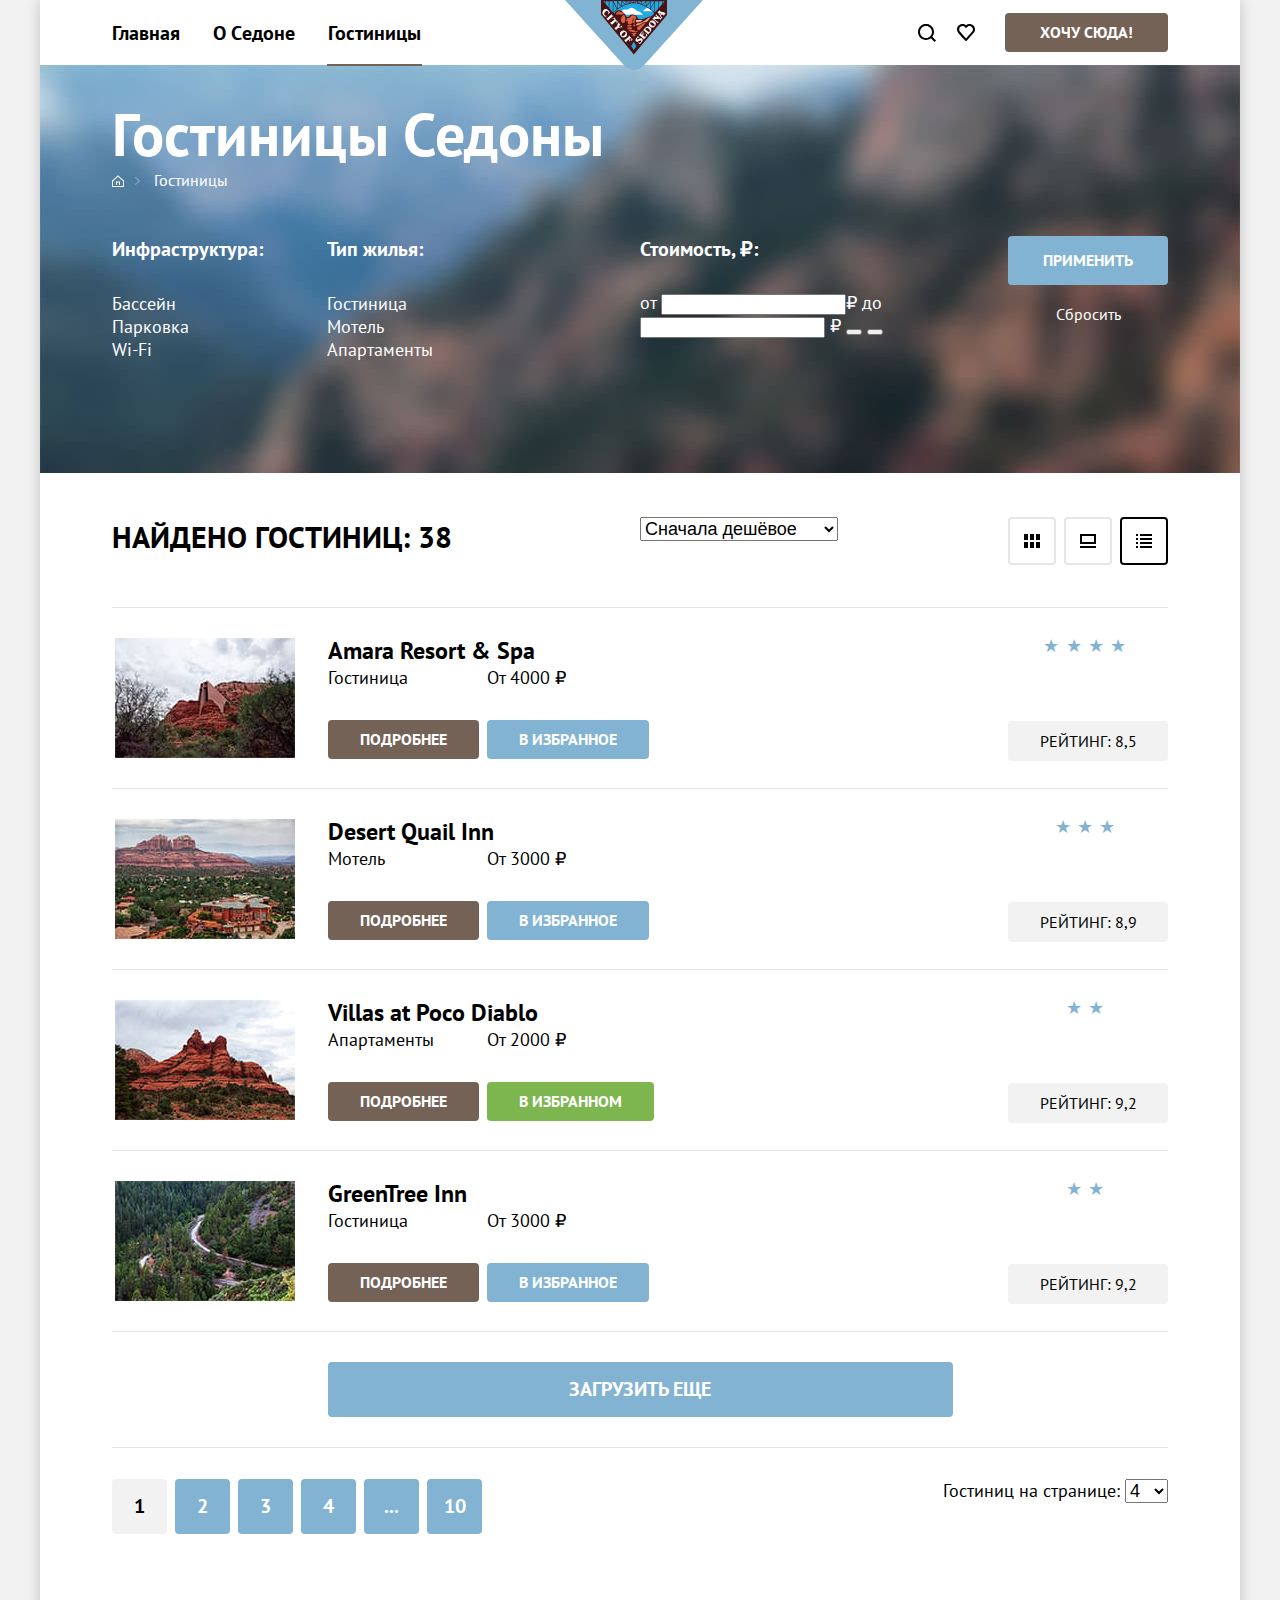
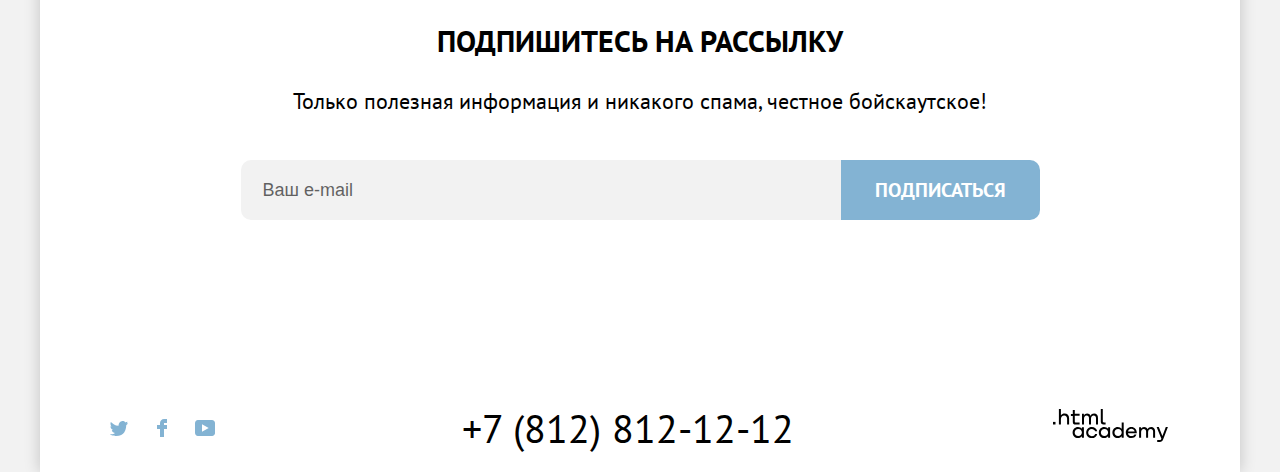
==== commit 9ff1b0c5: "декоративные элементы" ====
--- a/catalog.html
+++ b/catalog.html
@@ -11,7 +11,7 @@
         <nav class="navigation">
           <ul class="navigation-list">
             <li class="navigation-item">
-              <a class="navigation-link" href="main-page.html">Главная</a>
+              <a class="navigation-link" href="index.html">Главная</a>
             </li>
             <li class="navigation-item">
               <a class="navigation-link" href="#">О Cедоне</a>
@@ -20,14 +20,14 @@
               <a class="navigation-link navigation-link-current" href="catalog.html">Гостиницы</a>
             </li>
           </ul>
-          <a class="logo-link" href="#">
+          <a class="logo-link" href="index.html">
             <img class="logo" src="img/sedona-logo.svg" alt="Перейти на главную страницу" width="138" height="70">
           </a>
           <ul class="navigation-list navigation-user">
             <li class="navigation-user-item">
               <a class="navigation-link" href="#">
                 <svg class="navigation-icon" aria-hidden="true" focusable="false" width="18" height="18" xmlns="http://www.w3.org/2000/svg">
-                  <path fill-rule="evenodd" clip-rule="evenodd" d="M18 16.5L14.3 12.8C15.3 11.5 16 9.8 16 7.9C16 3.5 12.4 -0.1 8 -0.1C3.6 -0.1 0 3.6 0 8C0 12.4 3.6 16 8 16C9.8 16 11.5 15.4 12.9 14.3L16.6 18L18 16.5ZM8 14C4.7 14 2 11.3 2 8C2 4.7 4.7 2 8 2C11.3 2 14 4.7 14 8C14 11.3 11.3 14 8 14Z" />
+                  <path fill-rule="evenodd" clip-rule="evenodd" d="M18 16.5L14.3 12.8C15.3 11.5 16 9.8 16 7.9C16 3.5 12.4 -0.1 8 -0.1C3.6 -0.1 0 3.6 0 8C0 12.4 3.6 16 8 16C9.8 16 11.5 15.4 12.9 14.3L16.6 18L18 16.5ZM8 14C4.7 14 2 11.3 2 8C2 4.7 4.7 2 8 2C11.3 2 14 4.7 14 8C14 11.3 11.3 14 8 14Z"/>
                 </svg>
                 <span class="visually-hidden">Поиск</span>
               </a>
@@ -35,7 +35,7 @@
             <li class="navigation-user-item">
               <a class="navigation-link" href="#">
                 <svg class="navigation-icon" aria-hidden="true" focusable="false" width="18" height="18" xmlns="http://www.w3.org/2000/svg">
-                  <path fill-rule="evenodd" clip-rule="evenodd" d="M8.9 17C8.6 17 8.3 16.9 8.1 16.6C2.7 10.5 1.4 9.1 1.1 8.7C0.4 7.8 0 6.6 0 5.4C0 2.4 2.4 0 5.5 0C6.8 0 8 0.5 9 1.3C10 0.5 11.3 0 12.5 0C15.5 0 18 2.4 18 5.4C18 6.7 17.5 7.9 16.7 8.8L9.7 16.7C9.5 16.9 9.3 17 8.9 17ZM2.9 7.5C3.2 7.9 6.4 11.5 9 14.4L15.2 7.4C15.7 6.9 15.9 6.2 15.9 5.4C15.9 3.6 14.4 2.1 12.6 2.1C11.6 2.1 10.6 2.6 9.9 3.4C9.6 3.7 9.3 3.8 9 3.8C8.7 3.8 8.4 3.6 8.2 3.4C7.5 2.6 6.5 2.1 5.5 2.1C3.7 2.1 2.2 3.6 2.2 5.4C2.1 6.3 2.5 7 2.9 7.5C2.8 7.5 2.8 7.5 2.9 7.5Z" />
+                  <path fill-rule="evenodd" clip-rule="evenodd" d="M8.9 17C8.6 17 8.3 16.9 8.1 16.6C2.7 10.5 1.4 9.1 1.1 8.7C0.4 7.8 0 6.6 0 5.4C0 2.4 2.4 0 5.5 0C6.8 0 8 0.5 9 1.3C10 0.5 11.3 0 12.5 0C15.5 0 18 2.4 18 5.4C18 6.7 17.5 7.9 16.7 8.8L9.7 16.7C9.5 16.9 9.3 17 8.9 17ZM2.9 7.5C3.2 7.9 6.4 11.5 9 14.4L15.2 7.4C15.7 6.9 15.9 6.2 15.9 5.4C15.9 3.6 14.4 2.1 12.6 2.1C11.6 2.1 10.6 2.6 9.9 3.4C9.6 3.7 9.3 3.8 9 3.8C8.7 3.8 8.4 3.6 8.2 3.4C7.5 2.6 6.5 2.1 5.5 2.1C3.7 2.1 2.2 3.6 2.2 5.4C2.1 6.3 2.5 7 2.9 7.5C2.8 7.5 2.8 7.5 2.9 7.5Z"/>
                 </svg>
                 <span class="visually-hidden">Избранное</span>
               </a>
@@ -54,7 +54,8 @@
               <li class="breadcrumbs-item">
                 <a class="breadcrumbs-link" href="index.html">
                   <svg class="breadcrumbs-icon" aria-hidden="true" focusable="false" width="12" height="12" xmlns="http://www.w3.org/2000/svg">
-                    <path fill-rule="evenodd" clip-rule="evenodd" d="M6 0.300049L0 5.80005V12H12V5.80005L6 0.300049ZM11 11H1V6.20005L6 1.70005L11 6.20005V11Z" />
+                    <path fill-rule="evenodd" clip-rule="evenodd" d="M6 0.299988L0 5.79999V12H12V5.79999L6 0.299988ZM11 11H1V6.19999L6 1.69999L11 6.19999V11Z"/>
+                    <path fill-rule="evenodd" clip-rule="evenodd" d="M4 10H5V7.5H7V10H8V6.5H4V10Z"/>
                   </svg>
                   <span class="visually-hidden">Главная</span>
                 </a>
@@ -157,32 +158,32 @@
               <div class="sorting-buttons">
                 <a href="#" class="button-view">
                   <svg class="tiles" aria-hidden="true" focusable="false" width="16" height="14" xmlns="http://www.w3.org/2000/svg">
-                    <path fill-rule="evenodd" clip-rule="evenodd" d="M4 0H0V6H4V0Z" />
-                    <path fill-rule="evenodd" clip-rule="evenodd" d="M16 0H12V6H16V0Z" />
-                    <path fill-rule="evenodd" clip-rule="evenodd" d="M10 0H6V6H10V0Z" />
-                    <path fill-rule="evenodd" clip-rule="evenodd" d="M4 8H0V14H4V8Z" />
-                    <path fill-rule="evenodd" clip-rule="evenodd" d="M16 8H12V14H16V8Z" />
-                    <path fill-rule="evenodd" clip-rule="evenodd" d="M10 8H6V14H10V8Z" />
+                    <path fill-rule="evenodd" clip-rule="evenodd" d="M4 0H0V6H4V0Z"/>
+                    <path fill-rule="evenodd" clip-rule="evenodd" d="M16 0H12V6H16V0Z"/>
+                    <path fill-rule="evenodd" clip-rule="evenodd" d="M10 0H6V6H10V0Z"/>
+                    <path fill-rule="evenodd" clip-rule="evenodd" d="M4 8H0V14H4V8Z"/>
+                    <path fill-rule="evenodd" clip-rule="evenodd" d="M16 8H12V14H16V8Z"/>
+                    <path fill-rule="evenodd" clip-rule="evenodd" d="M10 8H6V14H10V8Z"/>
                   </svg>
                   <span class="visually-hidden">Показать карточки</span>
                 </a>
                 <a href="#" class="button-view">
                   <svg class="slideshow" aria-hidden="true" focusable="false" width="16" height="14" xmlns="http://www.w3.org/2000/svg">
-                    <path fill-rule="evenodd" clip-rule="evenodd" d="M16 12H0V14H16V12Z" />
-                    <path fill-rule="evenodd" clip-rule="evenodd" d="M14 2V8H2V2H14ZM16 0H0V10H16V0Z" />
+                    <path fill-rule="evenodd" clip-rule="evenodd" d="M16 12H0V14H16V12Z"/>
+                    <path fill-rule="evenodd" clip-rule="evenodd" d="M14 2V8H2V2H14ZM16 0H0V10H16V0Z"/>
                   </svg>
                   <span class="visually-hidden">Показать галлерею</span>
                 </a>
                 <a href="#" class="button-view active">
                   <svg class="list" aria-hidden="true" focusable="false" width="16" height="14" xmlns="http://www.w3.org/2000/svg">
-                    <path fill-rule="evenodd" clip-rule="evenodd" d="M2 0H0V2H2V0Z" />
-                    <path fill-rule="evenodd" clip-rule="evenodd" d="M16 0H4V2H16V0Z" />
-                    <path fill-rule="evenodd" clip-rule="evenodd" d="M2 4H0V6H2V4Z" />
-                    <path fill-rule="evenodd" clip-rule="evenodd" d="M16 4H4V6H16V4Z" />
-                    <path fill-rule="evenodd" clip-rule="evenodd" d="M2 8H0V10H2V8Z" />
-                    <path fill-rule="evenodd" clip-rule="evenodd" d="M16 8H4V10H16V8Z" />
-                    <path fill-rule="evenodd" clip-rule="evenodd" d="M2 12H0V14H2V12Z" />
-                    <path fill-rule="evenodd" clip-rule="evenodd" d="M16 12H4V14H16V12Z" />
+                    <path fill-rule="evenodd" clip-rule="evenodd" d="M2 0H0V2H2V0Z"/>
+                    <path fill-rule="evenodd" clip-rule="evenodd" d="M16 0H4V2H16V0Z"/>
+                    <path fill-rule="evenodd" clip-rule="evenodd" d="M2 4H0V6H2V4Z"/>
+                    <path fill-rule="evenodd" clip-rule="evenodd" d="M16 4H4V6H16V4Z"/>
+                    <path fill-rule="evenodd" clip-rule="evenodd" d="M2 8H0V10H2V8Z"/>
+                    <path fill-rule="evenodd" clip-rule="evenodd" d="M16 8H4V10H16V8Z"/>
+                    <path fill-rule="evenodd" clip-rule="evenodd" d="M2 12H0V14H2V12Z"/>
+                    <path fill-rule="evenodd" clip-rule="evenodd" d="M16 12H4V14H16V12Z"/>
                   </svg>
                   <span class="visually-hidden">Показать список</span>
                 </a>
@@ -308,7 +309,7 @@
         </section>
         <section class="newsletter-inner">
           <h2 class="newsletter-title">Подпишитесь на рассылку</h2>
-          <p>Только полезная информация и никакого спама,<br> честное бойскаутское!</p>
+          <p>Только полезная информация и никакого спама, честное бойскаутское!</p>
           <form class="newsletter-form" action="https://echo.htmlacademy.ru/" method="post">
             <label class="visually-hidden" for="newsletter-email">Email</label>
             <input class="field"  placeholder="Ваш e-mail" type="email" name="newsletter-email" id="newsletter-email" required>
--- a/styles/styles.css
+++ b/styles/styles.css
@@ -52,7 +52,6 @@
   font-size: 16px;
   line-height: 21px;
   color: #FFFFFF;
-  border: 0;
   border-radius: 4px;
   cursor: pointer;
 
@@ -83,19 +82,19 @@
 .button-primary:focus {
   outline: none;
   background-color: #68A2CA;
-  box-shadow: inset 0 0 0 3px #756257;
+  box-shadow: 0 0 0 3px #756257;
 }
 
 .button-secondary:focus {
   outline: none;
   background-color: #615048;
-  box-shadow: inset 0 0 0 3px #83B3D3;
+  box-shadow: 0 0 0 3px #83B3D3;
 }
 
 .button-primary.current:focus {
   outline: none;
   background-color: #6C9E42;
-  box-shadow: inset 0 0 0 3px #756257;
+  box-shadow: 0 0 0 3px #756257;
 }
 
 .button-primary:active {
@@ -125,7 +124,7 @@
 
 .navigation {
   display: flex;
-  padding: 0 72px;
+  padding: 0 72px 0 60px;
   justify-content: space-between;
   max-height: 65px;
 }
@@ -133,6 +132,7 @@
 .navigation-list {
   display: flex;
   flex-wrap: wrap;
+  align-items: center;
   width: 464px;
   margin: 0;
   padding: 0;
@@ -140,7 +140,7 @@
 }
 
 .navigation-item {
-  margin-right: 33px;
+  margin-right: 9px;
 }
 
 .navigation-item:last-child {
@@ -150,7 +150,6 @@
 .navigation-user {
   justify-content: flex-end;
   align-items: center;
-  padding: 14px 0;
 }
 
 .logo-link {
@@ -170,7 +169,9 @@
   text-decoration: none;
   color: inherit;
   display: block;
-  padding: 20px 0px;
+  padding: 3px 9px;
+  border: 3px solid transparent;
+  border-radius: 10px;
 }
 
 .navigation-user-item .navigation-link {
@@ -179,6 +180,7 @@
   min-width: 38px;
   min-height: 38px;
   padding: 10px;
+  margin-left: 1px;
 }
 
 .navigation-icon {
@@ -192,7 +194,7 @@
 }
 
 .navigation-user-item:last-child {
-  margin-left: 23px;
+  margin-left: 19px;
   }
 
 .button-secondary.navigation-link {
@@ -201,8 +203,9 @@
   font-size: 16px;
   line-height: 21px;
   box-sizing: border-box;
-  padding: 8px 34px;
+  padding: 6px 32px;
   white-space: nowrap;
+  border-radius: 4px;
 }
 
 .navigation-link:not(.button-secondary.navigation-link):hover {
@@ -211,18 +214,16 @@
 
 .navigation-link:not(.button-secondary.navigation-link):focus {
   color: #756257;
-  padding: 6px 12px;
-  box-shadow: inset 0 0 0 3px #83B3D3;
-  border-radius: 10px;
-  margin-top: 10px;
-  position: relative;
-  outline: none;
-}
-
+  border-color: #83B3D3;
+  outline: none;
+}
 
 .navigation-link:not(.button-secondary.navigation-link):active {
   color: rgba(117, 98, 87, 0.3);
-  box-shadow: none;
+}
+
+.button-secondary.navigation-link:active {
+  color: rgba(255, 255, 255, 0.3);
 }
 
 .navigation-link:hover .navigation-icon {
@@ -235,7 +236,16 @@
 
 .navigation-link:active .navigation-icon {
   fill: rgba(117, 98, 87, 0.3);
-  box-shadow: none;
+}
+
+.navigation-link-current::before {
+  position: absolute;
+  right: 8px;
+  bottom: -17px;
+  left: 8px;
+  height: 2px;
+  background-color: #756257;
+  content: "";
 }
 
 .main-inner {
@@ -318,6 +328,9 @@
 
 .reasons-item h4 {
   margin-top: 57px;
+  max-width: 171px;
+  margin-left: auto;
+  margin-right: auto;
 }
 
 .reasons-item h4::after {
@@ -344,7 +357,7 @@
   line-height: 21px;
   text-transform: none;
   margin: 0 auto;
-  max-width: 250px;
+  max-width: 230px;
 }
 
 .reasons-item-image {
@@ -370,33 +383,6 @@
   background-color: #83B3D3;
 }
 
-.reasons-sublist-item:nth-child(1) .sublist-item-description {
-  box-sizing: border-box;
-  padding: 40px;
-  background-image: url("../img/hotel-icon.svg");
-  background-repeat: no-repeat;
-  background-position: top 89px left 50%;
-  background-size: 75px 72px;
-}
-
-.reasons-sublist-item:nth-child(2) .sublist-item-description {
-  box-sizing: border-box;
-  padding: 40px;
-  background-image: url("../img/food-icon.svg");
-  background-repeat: no-repeat;
-  background-position: top 91px left 50%;
-  background-size: 74px 70px;
-}
-
-.reasons-sublist-item:nth-child(3) .sublist-item-description {
-  box-sizing: border-box;
-  padding: 40px;
-  background-image: url("../img/gifts-icon.svg");
-  background-repeat: no-repeat;
-  background-position: top 85px left 50%;
-  background-size: 64px 76px;
-}
-
 .reasons-sublist {
   display: flex;
   flex-wrap: wrap;
@@ -410,6 +396,31 @@
 .reasons-sublist-item {
   width: 33.33%;
   min-height: 384px;
+}
+
+.sublist-item-description {
+  box-sizing: border-box;
+  padding: 40px;
+  background-repeat: no-repeat;
+}
+
+.reasons-sublist-item:nth-child(1) .sublist-item-description {
+  background-image: url("../img/hotel-icon.svg");
+  background-position: top 89px left 50%;
+  background-size: 75px 72px;
+
+}
+
+.reasons-sublist-item:nth-child(2) .sublist-item-description {
+  background-image: url("../img/food-icon.svg");
+  background-position: top 91px left 50%;
+  background-size: 74px 70px;
+}
+
+.reasons-sublist-item:nth-child(3) .sublist-item-description {
+  background-image: url("../img/gifts-icon.svg");
+  background-position: top 85px left 50%;
+  background-size: 64px 76px;
 }
 
 .reasons-sublist-item h5 {
@@ -430,7 +441,7 @@
   background-color: #FFFFFF;
   min-height: 417px;
   box-sizing: border-box;
-  padding: 91px 40px;
+  padding: 89px 40px;
 }
 
 .header-style {
@@ -449,7 +460,7 @@
   line-height: 26px;
   line-height: 26px;
   margin: 0 auto 58px;
-  max-width: 720px;
+  max-width: 700px;
 }
 
 .search-block-button {
@@ -473,7 +484,7 @@
   color: #FFFFFF;
   min-height: 411px;
   box-sizing: border-box;
-  padding: 94px 40px;
+  padding: 92px 40px;
 }
 
 .newsletter h2 {
@@ -510,6 +521,33 @@
   border: none;
   margin: 0;
   border-radius: 10px 0 0 10px;
+}
+
+.field:hover,
+.feild:focus {
+  background-color: #E5E5E5;
+}
+
+.feild:focus {
+  box-shadow: 0 0 0 3px #68A2CA;
+  outline: none;
+}
+
+.feild:active,
+.fiel:invalid {
+  background-color: #FFFFFF;
+  box-shadow: 0 0 0 2px #000000;
+  outline: none;
+}
+
+.feild:invalid {
+  box-shadow: 0 0 0 2px #FF5757;
+  outline: none;
+}
+
+.field::placeholder {
+  color: #000000;
+  opacity: 0.6;
 }
 
 .subscribe {
@@ -521,21 +559,21 @@
   text-decoration: none;
   text-transform: uppercase;
   box-sizing: border-box;
+  padding: 17px 34px;
+  margin: 0;
+  border-radius: 0 10px 10px 0;
   border: none;
-  padding: 17px 34px;
-  margin: 0;
-  border-radius: 0 10px 10px 0;
   font-family: inherit;
 }
 
 .page-footer {
   background-color: #FFFFFF;
-  padding: 40px 0;
+  padding: 24px 0;
 }
 
 .page-footer-container {
   display: flex;
-  margin: 0 72px;
+  margin: 0 49px 0 59px;
   justify-content: space-between;
   align-items: center;
 }
@@ -552,6 +590,7 @@
   max-width: 33.33%;
 }
 
+
 .footer-social-list {
   margin: 0;
   padding: 0;
@@ -559,7 +598,6 @@
   display: flex;
   flex-wrap: wrap;
   position: relative;
-  right: 9px;
 }
 
 .footer-social-item {
@@ -570,8 +608,10 @@
   display: block;
   width: 20px;
   height: 20px;
-  padding: 10px;
+  padding: 7px;
   position: relative;
+  border: 3px solid transparent;
+  border-radius: 10px;
 }
 
 .social-icon {
@@ -584,21 +624,21 @@
   fill: #83B3D3;
 }
 
-.social-link:hover .social-icon{
+.social-link .social-icon:hover {
   fill: #68A2CA;
 }
 
-.social-link:focus .social-icon{
+.social-link .social-icon:focus {
   fill: #68A2CA;
-  padding: 10px;
-  border-radius: 10px;
-  outline: none;
-  box-shadow: inset 0 0 0 3px #83B3D3;
-}
-
-.social-link:active .social-icon{
+}
+
+.social-link:focus {
+  border-color: #83B3D3;
+  outline: none;
+}
+
+.social-link .social-icon:active {
   fill: rgba(104, 162, 202, 0.3);
-  box-shadow: none;
 }
 
 .footer-social-item:last-child {
@@ -612,6 +652,10 @@
   text-align: center;
   text-transform: uppercase;
   text-decoration: none;
+  border: 3px solid transparent;
+  border-radius: 10px;
+  padding: 6px 12px;
+  white-space: nowrap;
 }
 
 .footer-contact-phone:hover {
@@ -621,7 +665,7 @@
 .footer-contact-phone:focus {
   color: #756257;
   padding: 15px;
-  box-shadow: inset 0 0 0 3px #83B3D3;
+  border-color: #83B3D3;
   border-radius: 10px;
   outline: none;
   position: relative;
@@ -630,11 +674,12 @@
 
 .footer-contact-phone:active {
   color: rgba(117, 98, 87, 0.3);
-  box-shadow: none;
 }
 
 .htmlacademy-link {
-  position: relative;
+  border: 3px solid transparent;
+  border-radius: 10px;
+  padding: 15px 20px;
 }
 
 .htmlacademy-icon {
@@ -647,22 +692,21 @@
   fill: #000000;
 }
 
-.htmlacademy-link:hover .htmlacademy-icon {
+.htmlacademy-icon:hover {
   fill: #756257;
 }
 
-.htmlacademy-link:focus .htmlacademy-icon {
+.htmlacademy-icon:focus {
   fill: #756257;
-  padding: 18px 22px;
-  box-shadow: inset 0 0 0 3px #83B3D3;
-  border-radius: 10px;
-  outline: none;
-  position: relative;
-}
-
-.htmlacademy-link:active .htmlacademy-icon {
+}
+
+.htmlacademy-link:focus {
+  border-color: #83B3D3;
+  outline: none;
+}
+
+.htmlacademy-icon:active {
   fill: rgba(117, 98, 87, 0.3);
-  box-shadow: none;
 }
 
 
@@ -681,16 +725,15 @@
   font-size: 60px;
   line-height: 78px;
   font-weight: 700;
-  margin: 0;
+  margin: 0 0 -6px;
 }
 
 .breadcrumbs {
   display: flex;
   flex-wrap: wrap;
   font-size: 16px;
-  line-height: 21px;
   list-style: none;
-  margin: 0 0 38px;
+  margin: 0 0 42px;
   padding: 0;
 }
 
@@ -702,7 +745,9 @@
 .breadcrumbs-link {
   color: #FFFFFF;
   text-decoration: none;
-  padding: 3px 8px;
+  border: 3px solid transparent;
+  border-radius: 4px;
+  padding: 0 8px;
   display: inline-block;
   vertical-align: top;
   position: relative;
@@ -713,8 +758,21 @@
   box-sizing: border-box;
   width: 28px;
   height: 27px;
-  padding: 6px 8px 9px;
+  padding: 3px;
   right: 8px;
+}
+
+.breadcrumbs-link:hover {
+  opacity: 0.6;
+}
+
+.breadcrumbs-link:focus {
+  border-color: #83B3D3;
+  outline: none;
+}
+
+.breadcrumbs-link:active {
+  opacity: 0.3;
 }
 
 .breadcrumbs-icon {
@@ -730,20 +788,19 @@
 .breadcrumbs-item:not(:last-child)::after {
   position: absolute;
   top: 10px;
-  right: -5px;
+  right: 0;
   width: 5px;
   height: 8px;
-  opacity: 0.3;
-  fill: #FFFFFF;
-  content: "^";
-  transform: rotate(90deg);
+  content: "";
+  background-image: url("../img/breadcrumb-arrow.svg");
 }
 
 .button-submit {
-  padding: 11px 23px;
+  padding: 14px 35px;
   font-family: inherit;
   background-color: #83B3D3;
-  margin-bottom: 16px;
+  margin-bottom: 13px;
+  border: none;
 }
 
 .button-submit:hover {
@@ -753,7 +810,7 @@
 .button-submit:focus {
   outline: none;
   background-color: #68A2CA;
-  box-shadow: inset 0 0 0 3px #FFFFFF;
+  box-shadow: 0 0 0 3px #FFFFFF;
 }
 
 .button-submit:active {
@@ -761,15 +818,16 @@
   color: rgba(255, 255, 255, 0.3);
 }
 
-
 .button-reset {
-  padding: 4px 13px;
+  padding: 2px 10px;
   font-family: inherit;
   line-height: 23px;
   background-color: transparent;
   text-transform: none;
   font-weight: 400;
   align-self: center;
+  border: 3px solid transparent;
+  border-radius: 4px;
 }
 
 .button-reset:hover {
@@ -778,7 +836,7 @@
 
 .button-reset:focus {
   outline: none;
-  box-shadow: inset 0 0 0 3px #83B3D3;
+  border-color: #83B3D3;
 }
 
 .button-reset:active {
@@ -790,6 +848,7 @@
   line-height: 26px;
   font-weight: 700;
   padding: 0;
+  margin-bottom: 30px;
 }
 
 .control-label {
@@ -836,15 +895,6 @@
   display: flex;
   justify-content: flex-end;
   align-items: center;
-}
-
-.visually-hidden {
-	clip: rect(0 0 0 0);
-	clip: rect(0, 0, 0, 0);
-	overflow: hidden;
-	position: absolute;
-	height: 1px;
-	width: 1px;
 }
 
 .button-view {
@@ -890,7 +940,7 @@
 
 .search-result {
   display: flex;
-  padding: 30px 0;
+  padding: 27px 0;
   border-bottom: 1px solid #E5E5E5;
 }
 
@@ -904,15 +954,19 @@
 
 .search-result-image {
   flex: none;
-  margin-right: 36px;
+  margin-right: 30px;
   width: 180px;
+  height: 120px;
   order: -1;
+  border: 3px solid transparent;
+  align-self: center;
 }
 
 .search-result-image img {
   display: block;
   width: 100%;
   height: auto;
+  object-fit: cover;
 }
 
 .search-result-image:hover {
@@ -920,7 +974,8 @@
 }
 
 .search-result-image:focus {
-  outline: 3px solid #83B3D3;
+  border-color: #83B3D3;
+  outline: none;
 }
 
 .search-result-image:active {
@@ -928,33 +983,40 @@
 }
 
 .search-result-title {
-  margin: -2px 0 0;
+  display: inline-block;
   font-size: 24px;
   line-height: 31px;
   position: relative;
-}
+  padding: 0;
+  margin: 0;
+}
+
 
 .search-result-title a {
   text-decoration: none;
   color: inherit;
-}
-
-.search-result-title:hover a{
+  position: relative;
+}
+
+.search-result-title a:hover{
   color: #756257;
 }
 
-.search-result-title:focus a{
+.search-result-title a:focus::before {
+  content: "";
+  position: absolute;
+  top: -10px;
+  bottom: -10px;
+  left: -12px;
+  right: -12px;
+  border: 3px solid #83B3D3;
+  border-radius: 10px;
   color: #756257;
-  padding: 10px 15px;
-  box-shadow: inset 0 0 0 3px #83B3D3;
-  border-radius: 10px;
-  outline: none;
-  position: absolute;
-}
-
-.search-result-title:active a{
+  outline: none;
+}
+
+.search-result-title a:active {
   color: rgba(117, 98, 87, 0.3);
-  box-shadow: none;
 }
 
 .search-result-info {
@@ -987,7 +1049,6 @@
 .search-result-rating {
   margin-top: auto;
   margin-bottom: 0;
-
   box-sizing: border-box;
   padding: 10px 20px 9px;
   min-width: 160px;
@@ -1017,6 +1078,7 @@
   line-height: 25px;
   margin: 0;
   font-family: inherit;
+  border: none;
 }
 
 .pagination-container {
@@ -1045,7 +1107,7 @@
   box-sizing: border-box;
   width: 55px;
   height: 55px;
-  padding: 15px;
+  padding: 14px;
   font-size: 20px;
   line-height: 26px;
   font-weight: 700;
@@ -1140,13 +1202,3 @@
   display: block;
   margin: 0 auto;
 }
-
-.navigation-link-current::before {
-  position: absolute;
-  right: 0;
-  bottom: 0;
-  left: 0;
-  height: 2px;
-  background-color: #756257;
-  content: "";
-}
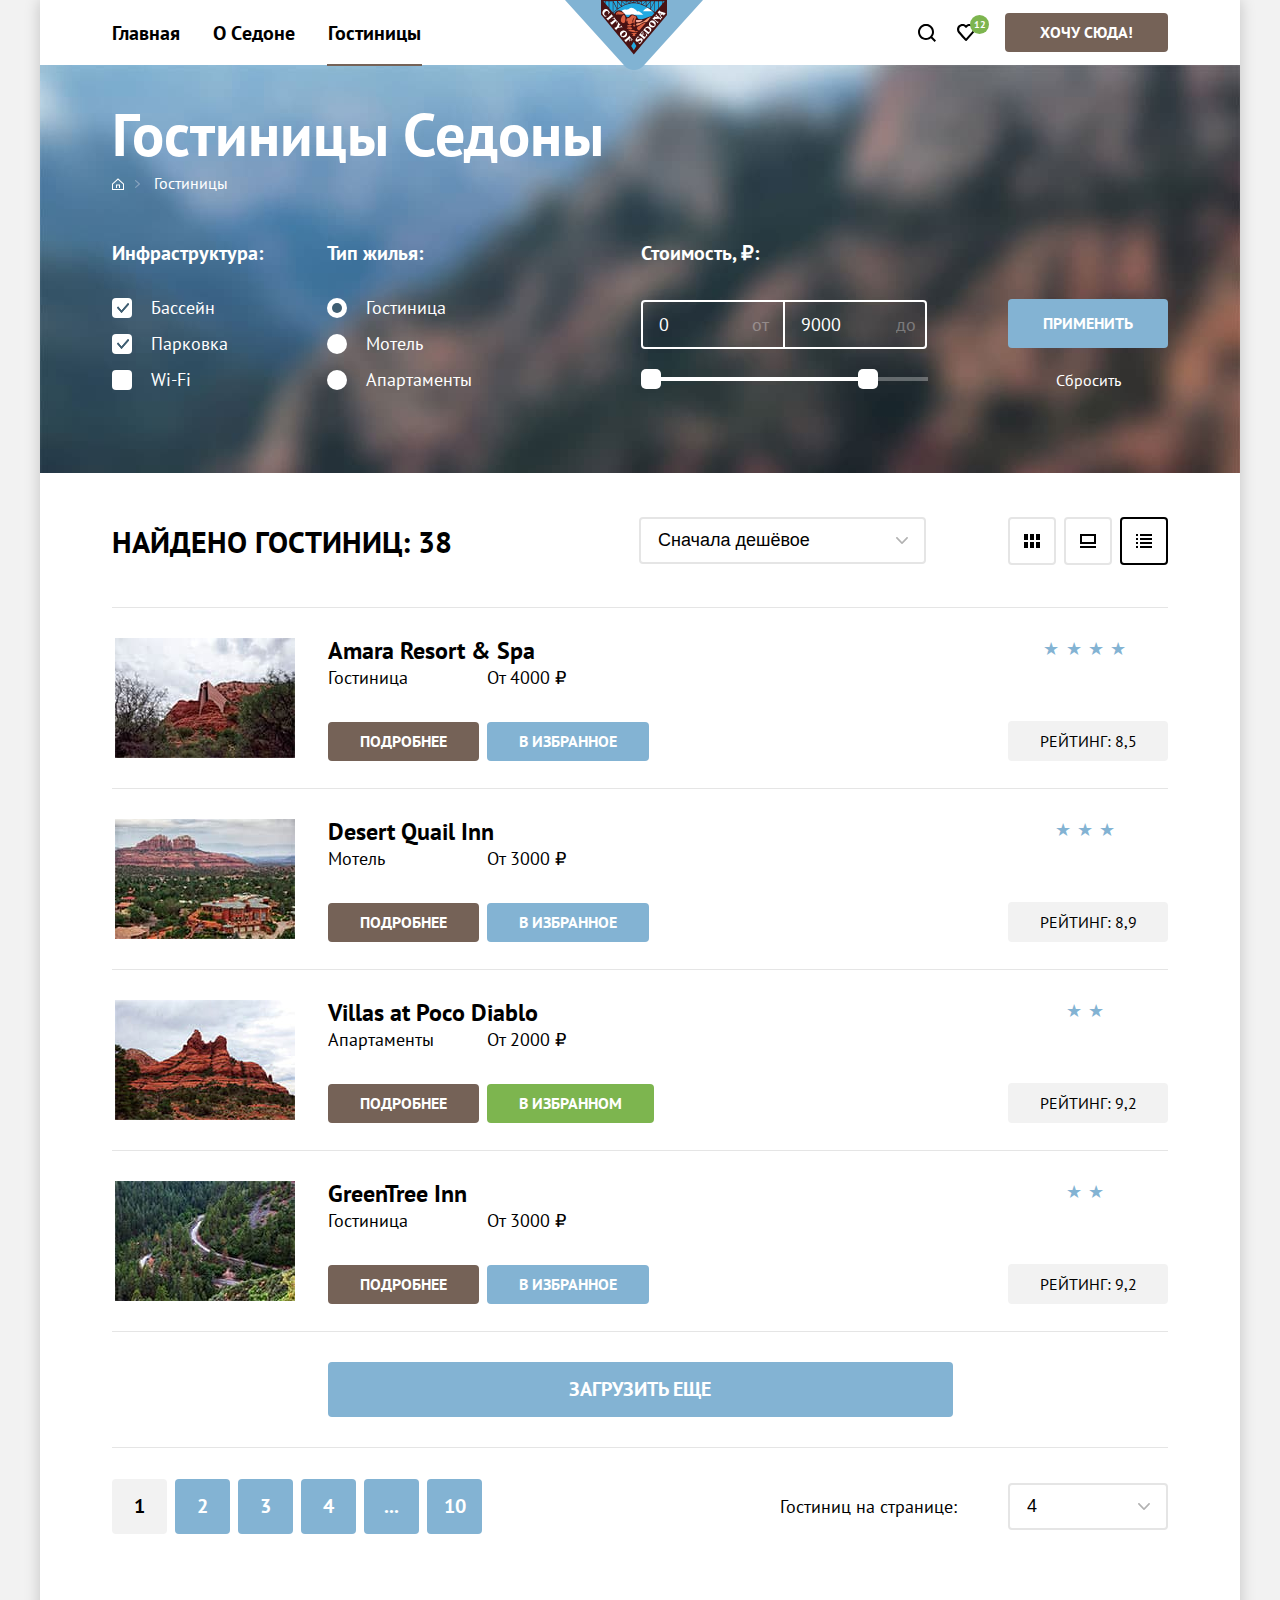
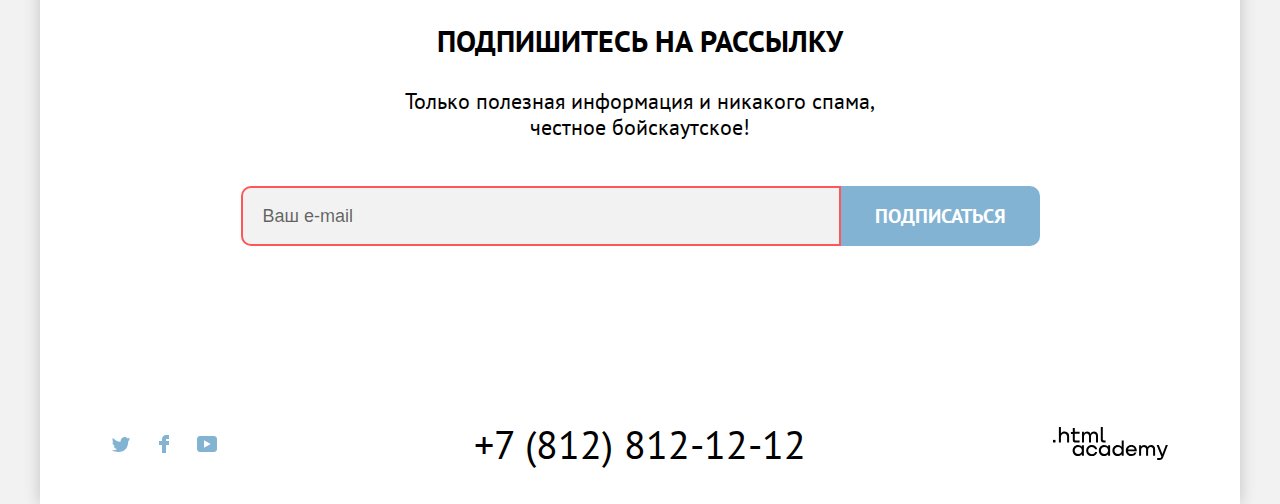
==== commit 12763827: "Проект "Седона"" ====
--- a/catalog.html
+++ b/catalog.html
@@ -121,18 +121,28 @@
             </fieldset>
             <fieldset class="price">
               <legend class="catalog-filter-title">Стоимость, ₽:</legend>
-              <label class="catalog-filter-label">
-                от <input class="catalog-filter-input" type="number" name="min-price">₽
-              </label>
-              <label class="catalog-filter-label">
-                до <input class="catalog-filter-input" type="number" name="max-price"> ₽
-              </label>
-              <button class="range-toggle toggle-min" type="button">
-                <span class="visually-hidden">Изменить минимальную цену.</span>
-              </button>
-              <button class="range-toggle toggle-max" type="button">
-                <span class="visually-hidden">Изменить максимальную цену.</span>
-              </button>
+              <div class="range">
+                <div class="range-wrapper-inputs">
+                  <p class="field-group-range-input">
+                    <label class="catalog-filter-label">oт</label>
+                    <input class="range-input" type="number" value="0" name="min-price">
+                  </p>
+                  <p class="field-group-range-input">
+                    <label class="catalog-filter-label">до</label>
+                    <input class="range-input" type="number" value="9000" name="max-price">
+                  </p>
+                </div>
+                <div class="range-scale">
+                  <div class="range-bar" style="width: 227px">
+                    <button class="range-toggle toggle-min" type="button">
+                      <span class="visually-hidden">Изменить минимальную цену.</span>
+                    </button>
+                    <button class="range-toggle toggle-max" type="button">
+                      <span class="visually-hidden">Изменить максимальную цену.</span>
+                    </button>
+                  </div>
+                </div>
+              </div>
             </fieldset>
             <div class="button-container">
               <button class="button button-submit" type="submit">Применить</button>
@@ -224,7 +234,7 @@
                 </div>
               </div>
               <a class="search-result-image" href="#">
-                <img src="img/desert-quail-inn.jpg" alt="Amara Resort & Spa" width="180" height="120">
+                <img src="img/desert-quail-inn.jpg" alt="Desert Quail Inn" width="180" height="120">
               </a>
               <div class="search-result-rating-block">
                 <div class="search-result-stars">★★★</div>
@@ -244,7 +254,7 @@
                 </div>
               </div>
               <a class="search-result-image" href="#">
-                <img src="img/villas-at-poco-diablo.jpg" alt="Amara Resort & Spa" width="180" height="120">
+                <img src="img/villas-at-poco-diablo.jpg" alt="Villas at Poco Diablo" width="180" height="120">
               </a>
               <div class="search-result-rating-block">
                 <div class="search-result-stars">★★</div>
@@ -264,7 +274,7 @@
                 </div>
               </div>
               <a class="search-result-image" href="#">
-                <img src="img/greentree-inn.jpg" alt="Amara Resort & Spa" width="180" height="120">
+                <img src="img/greentree-inn.jpg" alt="GreenTree Inn" width="180" height="120">
               </a>
               <div class="search-result-rating-block">
                 <div class="search-result-stars">★★</div>
@@ -309,7 +319,7 @@
         </section>
         <section class="newsletter-inner">
           <h2 class="newsletter-title">Подпишитесь на рассылку</h2>
-          <p>Только полезная информация и никакого спама, честное бойскаутское!</p>
+          <p>Только полезная информация и&nbsp;никакого спама, честное бойскаутское!</p>
           <form class="newsletter-form" action="https://echo.htmlacademy.ru/" method="post">
             <label class="visually-hidden" for="newsletter-email">Email</label>
             <input class="field"  placeholder="Ваш e-mail" type="email" name="newsletter-email" id="newsletter-email" required>
--- a/styles/styles.css
+++ b/styles/styles.css
@@ -48,14 +48,15 @@
   text-transform: uppercase;
   text-decoration: none;
   text-align: center;
+  font-family: inherit;
   font-weight: 700;
   font-size: 16px;
   line-height: 21px;
   color: #FFFFFF;
   border-radius: 4px;
   cursor: pointer;
-
-}
+}
+
 .button-primary {
   background-color: #83B3D3;
 }
@@ -100,16 +101,22 @@
 .button-primary:active {
   background-color: #68A2CA;
   color: rgba(255, 255, 255, 0.3);
+  outline: none;
+  box-shadow: none;
 }
 
 .button-secondary:active {
   background-color: #615048;
   color: rgba(255, 255, 255, 0.3);
+  outline: none;
+  box-shadow: none;
 }
 
 .button-primary.current:active {
   background-color: #6C9E42;
   color: rgba(255, 255, 255, 0.3);
+  outline: none;
+  box-shadow: none;
 }
 
 .background-container {
@@ -122,11 +129,15 @@
   box-shadow: 0px 0px 15px rgba(0, 0, 0, 0.2);
 }
 
+.page-header {
+  z-index: 1;
+}
+
 .navigation {
   display: flex;
   padding: 0 72px 0 60px;
   justify-content: space-between;
-  max-height: 65px;
+  box-sizing: border-box;
 }
 
 .navigation-list {
@@ -137,6 +148,7 @@
   margin: 0;
   padding: 0;
   list-style: none;
+  box-sizing: border-box;
 }
 
 .navigation-item {
@@ -157,8 +169,8 @@
   margin-left: auto;
   margin-right: auto;
   display: block;
-  margin-bottom: -5px;
-  z-index: 1;
+  margin-bottom: -9px;
+  z-index: 4;
 }
 
 .navigation-link {
@@ -174,6 +186,10 @@
   border-radius: 10px;
 }
 
+.navigation-user-item {
+  position: relative;
+}
+
 .navigation-user-item .navigation-link {
   display: block;
   box-sizing: border-box;
@@ -181,6 +197,7 @@
   min-height: 38px;
   padding: 10px;
   margin-left: 1px;
+  position: relative;
 }
 
 .navigation-icon {
@@ -204,7 +221,6 @@
   line-height: 21px;
   box-sizing: border-box;
   padding: 6px 32px;
-  white-space: nowrap;
   border-radius: 4px;
 }
 
@@ -220,10 +236,14 @@
 
 .navigation-link:not(.button-secondary.navigation-link):active {
   color: rgba(117, 98, 87, 0.3);
+  outline: none;
+  border: transparent;
 }
 
 .button-secondary.navigation-link:active {
   color: rgba(255, 255, 255, 0.3);
+  outline: none;
+  box-shadow: none;
 }
 
 .navigation-link:hover .navigation-icon {
@@ -260,10 +280,9 @@
 }
 
 .cover {
-  background-color: #333333;
-  background-image:
-    url("../img/border.svg"),
-    url("../img/index-background.jpg");
+  background-color: #83B3D3;
+  background-image:url("../img/border.svg"),
+                   url("../img/index-background.jpg");
   background-size: 100% auto;
   background-repeat: no-repeat;
   background-position: bottom, top;
@@ -282,7 +301,15 @@
   padding: 63px 40px 79px;
   min-height: 282px;
   box-sizing: border-box;
-}
+  position: relative
+}
+
+.main-title::before {
+  position: absolute;
+  background-image: url("../img/border.svg");
+  bottom: 57px;
+}
+
 
 .main-title h2 {
   margin: 0 auto 31px;
@@ -337,7 +364,7 @@
   font-size: 18px;
   line-height: 21px;
   font-weight: 400;
-  margin-top: 26px;
+  margin-top: 30px;
   text-transform: none;
   content: "—№"counter(li)"—";
   counter-increment: li;
@@ -502,7 +529,7 @@
   color: #FFFFFF;
   margin-top: 0;
   margin: 0 auto 46px;
-  max-width: 720px;
+  max-width: 540px;
 }
 
 .newsletter-form {
@@ -524,30 +551,29 @@
 }
 
 .field:hover,
-.feild:focus {
+.field:focus {
   background-color: #E5E5E5;
 }
 
-.feild:focus {
+.field:focus {
   box-shadow: 0 0 0 3px #68A2CA;
   outline: none;
 }
 
-.feild:active,
+.field:active,
 .fiel:invalid {
   background-color: #FFFFFF;
-  box-shadow: 0 0 0 2px #000000;
-  outline: none;
-}
-
-.feild:invalid {
-  box-shadow: 0 0 0 2px #FF5757;
+  box-shadow: inset 0 0 0 2px #000000;
+  outline: none;
+}
+
+.field:invalid {
+  box-shadow: inset 0 0 0 2px #FF5757;
   outline: none;
 }
 
 .field::placeholder {
-  color: #000000;
-  opacity: 0.6;
+  color: rgba(0, 0, 0, 0.6);
 }
 
 .subscribe {
@@ -568,28 +594,21 @@
 
 .page-footer {
   background-color: #FFFFFF;
-  padding: 24px 0;
 }
 
 .page-footer-container {
   display: flex;
-  margin: 0 49px 0 59px;
+  margin: 0 50px 0 61px;
+  padding: 25px 0;
   justify-content: space-between;
   align-items: center;
+  box-sizing: border-box;
 }
 
 .footer-social {
-  max-width: 33.33%;
-}
-
-.footer-contact {
-  max-width: 33.33%;
-}
-
-.footer-website {
-  max-width: 33.33%;
-}
-
+  margin-right: 22px;
+  max-width: 33%;
+}
 
 .footer-social-list {
   margin: 0;
@@ -601,34 +620,39 @@
 }
 
 .footer-social-item {
+  box-sizing: border-box;
+  position: relative;
+}
+
+.footer-social-item:not(:last-child) {
   margin-right: 3px;
 }
 
 .social-link {
   display: block;
-  width: 20px;
-  height: 20px;
+  box-sizing: border-box;
+  width: 40px;
+  height: 40px;
   padding: 7px;
-  position: relative;
   border: 3px solid transparent;
   border-radius: 10px;
 }
 
 .social-icon {
-  position: absolute;
   top: 0;
   right: 0;
   bottom: 0;
   left: 0;
   margin: auto;
   fill: #83B3D3;
-}
-
-.social-link .social-icon:hover {
+  position: absolute;
+}
+
+.social-link:hover .social-icon {
   fill: #68A2CA;
 }
 
-.social-link .social-icon:focus {
+.social-link:focus .social-icon {
   fill: #68A2CA;
 }
 
@@ -637,12 +661,8 @@
   outline: none;
 }
 
-.social-link .social-icon:active {
+.social-link:active .social-icon {
   fill: rgba(104, 162, 202, 0.3);
-}
-
-.footer-social-item:last-child {
-  margin-right: 0;
 }
 
 .footer-contact-phone {
@@ -654,8 +674,9 @@
   text-decoration: none;
   border: 3px solid transparent;
   border-radius: 10px;
-  padding: 6px 12px;
-  white-space: nowrap;
+  padding: 12px;
+  display: block;
+  box-sizing: border-box;
 }
 
 .footer-contact-phone:hover {
@@ -677,13 +698,18 @@
 }
 
 .htmlacademy-link {
+  display: block;
+  box-sizing: border-box;
+  width: 160px;
+  height: 70px;
   border: 3px solid transparent;
   border-radius: 10px;
-  padding: 15px 20px;
+  padding: 18px 22px;
+  position: relative;
 }
 
 .htmlacademy-icon {
-  position: relative;
+  position: absolute;
   top: 0;
   right: 0;
   bottom: 0;
@@ -709,6 +735,287 @@
   fill: rgba(117, 98, 87, 0.3);
 }
 
+.modal-container {
+  position: fixed;
+  top: 0;
+  left: 0;
+  display: flex;
+  width: 100%;
+  height: 100%;
+  background-color: rgba(242, 242, 242, 0.8);
+  display: none;
+  z-index: 2;
+}
+
+.modal {
+  position: relative;
+  margin: auto;
+  padding: 54px 70px 70px;
+  background-color: #FFFFFF;
+  border-radius: 30px;
+  box-shadow: 0 25px 50px 0 rgba(0, 0, 0, 0.15);
+  box-sizing: border-box;
+}
+
+.modal-search {
+  width: 715px;
+}
+
+.modal-close-button {
+  position: absolute;
+  padding: 0;
+  top: 54px;
+  right: 70px;
+  width: 53px;
+  height: 53px;
+  background-color: #F2F2F2;
+  border: none;
+  border-radius: 50%;
+  background-repeat: no-repeat;
+  background-position: center;
+  cursor: pointer;
+}
+
+.close-icon {
+  position: absolute;
+  width: 13px;
+  height: 13px;
+  top: 0;
+  right: 0;
+  bottom: 0px;
+  left: 0px;
+  margin: auto;
+  fill: #000000;
+}
+
+.modal-close-button:hover,
+.search-form-field:hover {
+  background-color: #E5E5E5;
+}
+
+.modal-close-button:focus,
+.search-form-field:focus,
+.modal-close-button:active {
+  background-color: #E5E5E5;
+  outline: none;
+  box-shadow: 0 0 0 3px #83B3D3;
+}
+
+.modal-close-button:active {
+  box-shadow: none;
+}
+
+.modal-close-button:active .close-icon {
+  opacity: 0.3;
+}
+
+.modal-title {
+  margin: 8px 0 59px;
+  font-size: 30px;
+  line-height: 40px;
+  font-weight: 700;
+  color: #000000;
+  text-transform: uppercase;
+}
+
+.search-form {
+  display: grid;
+  grid-template-columns: 288px 230px;
+  gap: 0 56px;
+  font-size: 18px;
+  line-height: 21px;
+  font-weight: 700;
+}
+
+.field-group:not(.score),
+.form-description,
+.search-button {
+  grid-column: 1 / -1;
+}
+
+.field-group {
+  display: flex;
+  justify-content: space-between;
+  margin: 0 0 4px;
+  box-sizing: border-box;
+}
+
+.field-group:last-child,
+.score {
+  margin-bottom: 0;
+  position: relative;
+}
+
+.search-form-field {
+  width: 420px;
+  padding: 15px 19px;
+  font-size: 18px;
+  font-weight: 700;
+  display: inline-block;
+  box-sizing: border-box;
+  border: none;
+  border-radius: 4px;
+  background-color: #F2F2F2;
+  position: relative;
+}
+
+.search-form-field::placeholder {
+  color: rgba(0, 0, 0, 0.6);
+}
+
+.search-form-field:active {
+  color: #000000;
+  box-shadow: inset 0 0 0 2px #000000;
+}
+
+.data-field {
+  background-image: url("../img/calendar-icon.svg");
+  background-repeat: no-repeat;
+  background-position: bottom 50% right 19px;
+}
+
+.score .search-form-field {
+  width: 133px;
+  text-align: center;
+}
+
+.form-title {
+  align-self: center;
+}
+
+
+.info {
+  background-color: transparent;
+  border: none;
+  position: relative;
+  top: 8px;
+  right: 5px;
+}
+
+.info-icon {
+  position: absolute;
+  width: 25px;
+  height: 25px;
+  top: 0;
+  right: 0;
+  bottom: 11px;
+  left: -5px;
+  margin: auto;
+  fill: #83B3D3;
+}
+
+.info:hover .info-icon {
+  fill: #68A2CA;
+}
+
+.tooltip {
+  position: absolute;
+  display: block;
+  font-size: 16px;
+  line-height: 20px;
+  margin: 0;
+  padding: 15px 18px 18px 22px;
+  text-align: left;
+  color: #FFFFFF;
+  border-radius: 10px;
+  background-color: #333333;
+  box-shadow: 0px 15px 30px rgba(0, 0, 0, 0.3);
+  min-width: 256px;
+  box-sizing: border-box;
+  top: 51px;
+  right: -118px;
+}
+
+.tooltip::before {
+  content: "";
+  position: absolute;
+  top: -8px;
+  left: 48%;
+  width: 19px;
+  height: 19px;
+  transform: rotate(45deg);
+  background-color: #333333;
+}
+
+
+.form-description {
+  margin: 0  0 15px 155px;
+  font-weight: 400;
+  font-size: 16px;
+}
+.error {
+  color: #FF5757;
+}
+
+.search-button {
+  width: 575px;
+  margin-top: 40px;
+  padding: 10px;
+  display: inline-block;
+  font-size: 20px;
+  line-height: 40px;
+  border: none;
+  border-radius: 10px;
+}
+
+.button-minus,
+.button-plus {
+  width: 25px;
+  height: 25px;
+  bottom: 13px;
+  border: 3px solid transparent;
+  border-radius: 4px;
+  background-color: transparent;
+  padding: 6px;
+  box-sizing: border-box;
+  position: absolute;
+}
+
+.button-minus {
+  left: 168px;
+}
+
+#children + .button-minus {
+  left: 110px;
+}
+
+.button-plus {
+  right: 13px;
+}
+
+.minus-icon,
+.plus-icon {
+  position: absolute;
+  right: 3px;
+  fill: rgba(0, 0, 0, 0.3)
+}
+
+.button-minus:hover .minus-icon,
+.button-plus:hover .plus-icon,
+.button-minus:focus .minus-icon,
+.button-plus:focus .plus-icon  {
+  fill: #000000
+}
+
+.button-minus:focus,
+.button-plus:focus {
+  outline: none;
+  border-color: #83B3D3;
+}
+
+.plus-icon {
+  bottom: 3px;
+}
+
+.button-minus:active .minus-icon,
+.button-plus:active .plus-icon  {
+  fill: rgba(0, 0, 0, 0.2);
+}
+
+.button-minus:active,
+.button-plus:active  {
+  border: none;
+}
 
 .cover-inner {
   color: #FFFFFF;
@@ -721,11 +1028,15 @@
   box-sizing: border-box;
 }
 
+.inner-header {
+  margin-bottom: 43px;
+}
+
 .inner-header-title {
   font-size: 60px;
   line-height: 78px;
   font-weight: 700;
-  margin: 0 0 -6px;
+  margin: 0 0 -3px;
 }
 
 .breadcrumbs {
@@ -733,7 +1044,7 @@
   flex-wrap: wrap;
   font-size: 16px;
   list-style: none;
-  margin: 0 0 42px;
+  margin: 0;
   padding: 0;
 }
 
@@ -799,7 +1110,7 @@
   padding: 14px 35px;
   font-family: inherit;
   background-color: #83B3D3;
-  margin-bottom: 13px;
+  margin-bottom: 16px;
   border: none;
 }
 
@@ -851,13 +1162,17 @@
   margin-bottom: 30px;
 }
 
+.price .catalog-filter-title {
+  margin-bottom: 34px;
+}
+
 .control-label {
-  font-size: 18px;
   line-height: 23px;
 }
 
 .catalog-hotels {
   padding: 44px 72px 0;
+  box-sizing: border-box;
 }
 
 .catalog-hotels h2 {
@@ -876,12 +1191,14 @@
 
 .sorting-container {
   display: flex;
+  flex-wrap: wrap;
+  align-items: center;
   min-height: 48px;
   margin-bottom: 42px;
 }
 
 .sorting-type {
-  margin-right: 81px;
+  margin-right: 74px;
 }
 
 .sorting {
@@ -942,6 +1259,7 @@
   display: flex;
   padding: 27px 0;
   border-bottom: 1px solid #E5E5E5;
+  box-sizing: border-box;
 }
 
 .search-result:first-child {
@@ -950,6 +1268,7 @@
 
 .search-result-description {
   flex-grow: 1;
+  max-width: 680px;
 }
 
 .search-result-image {
@@ -962,6 +1281,10 @@
   align-self: center;
 }
 
+.search-result-link {
+  white-space: nowrap;
+}
+
 .search-result-image img {
   display: block;
   width: 100%;
@@ -996,6 +1319,7 @@
   text-decoration: none;
   color: inherit;
   position: relative;
+  outline: none;
 }
 
 .search-result-title a:hover{
@@ -1017,21 +1341,18 @@
 
 .search-result-title a:active {
   color: rgba(117, 98, 87, 0.3);
+  outline: none;
 }
 
 .search-result-info {
   line-height: 23px;
   display: grid;
   grid-template-columns: min-content min-content;
-  grid-gap: 31px 8px;
+  grid-gap: 33px 8px;
 }
 
 .search-result-info p {
   margin: 0;
-}
-
-.search-result-link {
-  white-space: nowrap;
 }
 
 .search-result-rating-block {
@@ -1044,6 +1365,7 @@
 .search-result-stars {
   color: #83B3D3;
   letter-spacing: 0.35em;
+  margin-top: 3px;
 }
 
 .search-result-rating {
@@ -1066,6 +1388,7 @@
   margin: 0 0 31px;
   padding: 30px;
   text-align: center;
+  box-sizing: border-box;
 }
 
 .show-more-button {
@@ -1084,6 +1407,7 @@
 .pagination-container {
   display: flex;
   justify-content: space-between;
+  box-sizing: border-box;
 }
 
 .pagination-list {
@@ -1097,6 +1421,8 @@
 .pagination-item {
   margin-right: 8px;
 }
+
+
 
 .pagination-list:last-child {
   margin-right: 0;
@@ -1119,25 +1445,24 @@
 }
 
 .pagination-current {
-  font-size: 20px;
-  line-height: 26px;
-  font-weight: 700;
-  text-align: center;
-  text-transform: uppercase;
-  text-decoration: none;
   color: #000000;
   background-color: #F2F2F2;
   pointer-events: none;
 }
 
+
 .number-of-items {
   font-size: 18px;
   line-height: 23px;
+  max-width: 50%;
+  display: flex;
+  align-items: center;
 }
 
 .newsletter-inner {
   display: block;
   box-sizing: border-box;
+  margin: 0 auto;
   text-align: center;
   min-height: 450px;
   padding: 89px 40px 137px;
@@ -1157,17 +1482,22 @@
   font-size: 22px;
   line-height: 26px;
   margin: 0 auto 46px;
-  max-width: 720px;
+  max-width: 540px;
 }
 
 .catalog-filter {
   display: flex;
+  flex-wrap: wrap;
 }
 
 .catalog-filter-list {
   margin: 0;
   padding: 0;
   list-style: none;
+}
+
+.catalog-filter-item:not(:last-child) {
+  margin-bottom: 13px;
 }
 
 .options {
@@ -1178,18 +1508,230 @@
   border: 0;
 }
 
+.control {
+  position: relative;
+  display: block;
+  padding-left: 39px;
+}
+
+.control-mark {
+  position: absolute;
+  top: 2px;
+  left: 0;
+  width: 20px;
+  height: 20px;
+  background-color: #FFFFFF;
+  border-radius: 4px;
+}
+
+.control:hover .control-mark,
+.control:focus .control-mark {
+  background-color: rgba(255, 255, 255, 0.6);
+}
+
+.control:focus .control-mark {
+  box-shadow: 0 0 0 3px #83B3D3;
+}
+
+.control:active .control-mark {
+  background-color: rgba(255, 255, 255, 0.3);
+}
+
+.control-input[type="checkbox"]:checked + .control-mark::before,
+.control-input[type="checkbox"]:checked + .control-mark::after {
+  position: absolute;
+  top: 5px;
+  left: 5px;
+  width: 12px;
+  height: 10px;
+  content: "";
+  background-image: url("../img/checkbox.svg");
+}
+
+.control-input[type="radio"] + .control-mark {
+  border-radius: 50%;
+}
+
+.control-input[type="radio"]:checked + .control-mark::before {
+  position: absolute;
+  top: 5px;
+  left: 5px;
+  width: 10px;
+  height: 10px;
+  background-color: #3F5E72;
+  border-radius: 50%;
+  content: "";
+}
+
+.control-input[type="radio"] + .control-mark:focus {
+  box-shadow: inset 0 0 0 3px #83B3D3;
+}
+
+.control-input[type="radio"]:checked + .control-mark:focus {
+  box-shadow: 0 0 0 3px #83B3D3;
+}
+
 .price {
   padding: 0;
   border: 0;
   width: 287px;
   margin-left: auto;
-  margin-right: 81px;
+  margin-right: 80px;
+  box-sizing: border-box;
+}
+
+.range {
+  width: 287px;
+  box-sizing: border-box;
+}
+
+.range-scale {
+  position: relative;
+  height: 4px;
+  background-color: rgba(255, 255, 255, 0.3);
+}
+
+.range-bar {
+  position: absolute;
+  height: 4px;
+  background-color: #FFFFFF;
+}
+
+.range-toggle {
+  position: absolute;
+  width: 20px;
+  height: 20px;
+  background: #FFFFFF;
+  border: 3px solid transparent;
+  border-radius: 5px;
+  cursor: pointer;
+}
+
+.range-toggle:hover,
+.range-toggle:focus {
+  box-shadow: 0 4px 10px 0 rgba(0, 0, 0, 0.25);
+}
+
+.range-toggle:focus,
+.range-toggle:active {
+  border-color: #83B3D3;
+  outline: none;
+}
+
+.range-toggle:active {
+  border: 2px;
+  box-shadow: 0 7px 15px 0 rgba(0, 0, 0, 0.4);
+}
+
+.toggle-min {
+  top: -8px;
+}
+
+.toggle-max {
+  top: -8px;
+  right: -10px;
+}
+
+.range-wrapper-inputs {
+  display: flex;
+  margin-top: -18px;
+  margin-bottom: 10px;
+}
+
+.field-group-range-input {
+  position: relative;
+}
+
+.field-group-range-input:last-child .range-input {
+  border-radius: 0 4px 4px 0;
+  margin-left: -2px;
+}
+
+.catalog-filter-label {
+  position: absolute;
+  line-height: 23px;
+  opacity: 0.3;
+  left: 111px;
+  bottom: 13px;
+}
+
+.range-input {
+  width: 144px;
+  padding: 11px 35px 11px 16px;
+  box-sizing: border-box;
+  font: inherit;
+  line-height: 23px;
+  color: #FFFFFF;
+  background-color: transparent;
+  border: 2px solid #FFFFFF;
+  border-radius: 4px 0 0 4px;
+  appearance: textfield;
+}
+
+
+
+.catalog-filter-label:last-child .range-input:last-child {
+  border-radius: 0 4px 4px 0;
+}
+
+.range-input::-webkit-outer-spin-button,
+.range-input::-webkit-inner-spin-button {
+  appearance: none;
+  margin: 0;
+}
+
+.range-input:hover {
+  border-color: rgba(255, 255, 255, 0.6);
+}
+
+.range-input:focus {
+  box-shadow: 0 0 0 3px #83B3D3, inset 0 0 0 3px #83B3D3;
+  outline: none;
+}
+
+.range-input:active {
+  background-color: #756257;
+  outline: none;
+  box-shadow: none;
 }
 
 .button-container {
   display: flex;
   flex-direction: column;
   min-width: 160px;
+  margin-top: 59px;
+}
+
+#sorting {
+  width: 287px;
+  position: relative;
+}
+
+#items {
+  width: 160px;
+  position: relative;
+  margin-left: 51px;
+}
+
+.select-control {
+  padding: 10px 17px;
+  background-color: #FFFFFF;
+  border: 2px solid #E5E5E5;
+  border-radius: 4px;
+  background-image: url("../img/select-arrow.svg");
+  background-repeat: no-repeat;
+  background-position: right 16px center;
+  appearance: none;
+}
+
+.select-control:hover,
+.select-control:focus {
+  outline: none;
+  border-color: #83B3D3;
+}
+
+.select-control:active {
+  opacity: 0.3;
 }
 
 .search-result-list {
@@ -1198,7 +1740,184 @@
   margin: 0;
 }
 
-.newsletter-inner {
-  display: block;
-  margin: 0 auto;
-}
+.popover {
+  position: absolute;
+  top: 49px;
+  right: -181px;
+  box-sizing: border-box;
+  width: 400px;
+  padding: 15px;
+  color: #000000;
+  background-color: #FFFFFF;
+  border: 1px solid #E5E5E5;
+  border-radius: 20px;
+  min-height: 158px;
+  box-shadow: 0px 25px 50px rgba(0, 0, 0, 0.15);
+  display: none;
+}
+
+.popover-button {
+  background-color: #756257;
+  width: 400px;
+  padding: 19px 35px;
+  border-radius: 0px 0px 20px 20px;
+  position: relative;
+  left: -16px;
+  bottom: -16px;
+}
+
+.popover-button:hover,
+.popover-button:focus,
+.popover-button:active {
+  background-color: #615048;
+}
+
+.popover-button:focus {
+  box-shadow: 0 0 0 3px #83B3D3;
+  outline: none;
+}
+
+.popover-button:active {
+  color: rgba(255, 255, 255, 0.3);
+  outline: none;
+  box-shadow: none;
+}
+
+.favorite-list {
+  list-style: none;
+  padding: 0;
+}
+
+.favorite-item {
+  display: flex;
+  justify-content: space-between;
+  margin-bottom: 5px;
+}
+
+.favorite-item:last-child {
+  margin-bottom: 0;
+}
+
+.favorite-hotel-link {
+  padding: 7px;
+  border: 3px solid transparent;
+  border-radius: 10px;
+  white-space: nowrap;
+  display: grid;
+  grid-template-columns: 48px min-content;
+  grid-template-areas: "img title"
+                       "img description";
+  gap: 4px 17px;
+  text-decoration: none;
+}
+
+.favorite-hotel-link img {
+  border-radius: 50%;
+  display: block;
+  width: 48px;
+  height: 48px;
+  object-fit: cover;
+  grid-area: img;
+}
+
+.favorite-hotel-link h6 {
+  grid-area: title;
+  margin: 0 0 -10px;
+  font-size: 18px;
+  line-height: 22px;
+  color: #000000;
+}
+
+.favorite-hotel-link p {
+  grid-area: description;
+  margin: 0;
+  font-size: 16px;
+  line-height: 16px;
+  color: #333333;
+}
+
+.favorite-hotel-link:hover {
+  opacity: 0.6;
+}
+
+.favorite-hotel-link:focus {
+  outline: none;
+  border-color: #83B3D3;
+}
+
+.favorite-hotel-link:active {
+  opacity: 0.3;
+  outline: none;
+  border-color: transparent;
+}
+
+.favorite-item-button {
+  display: inline-block;
+  box-sizing: border-box;
+  border: 3px solid transparent;
+  border-radius: 10px;
+  background: none;
+  padding: 7px;
+  align-self: center;
+}
+
+.favorite-item-button-icon {
+  fill: rgba(0, 0, 0, 0.2);
+}
+
+.favorite-item-button:hover .favorite-item-button-icon,
+.favorite-item-button:focus .favorite-item-button-icon {
+  fill: #000000;
+}
+
+.favorite-item-button:focus {
+  outline: none;
+  border-color: #83B3D3;
+}
+
+.favorite-item-button:active .favorite-item-button-icon {
+  fill: rgba(0, 0, 0, 0.1);
+}
+
+.favorite-item-button:active {
+  outline: none;
+  border: none;
+}
+
+.popover-cart::before {
+  content: "";
+  position: absolute;
+  top: -11px;
+  left: 188px;
+  width: 20px;
+  height: 20px;
+  transform: rotate(45deg);
+  border-left: 1px solid #E5E5E5;
+  border-top: 1px solid #E5E5E5;
+  background-color: #FFFFFF;
+}
+
+.navigation-user-item:nth-child(2) .navigation-link::before {
+  content: "12";
+  text-align: center;
+  position: absolute;
+  top: -2px;
+  left: 20px;
+  width: 19px;
+  height: 19px;
+  color: #FFFFFF;
+  font-size: 10px;
+  line-height:19px;
+  background-color: #7DB54F;
+  border-radius: 50%;
+  z-index: 3;
+}
+
+input[type="number"]::-webkit-outer-spin-button,
+input[type="number"]::-webkit-inner-spin-button {
+    -webkit-appearance: none;
+}
+
+input, textarea, select {
+  -webkit-appearance: none;
+  }
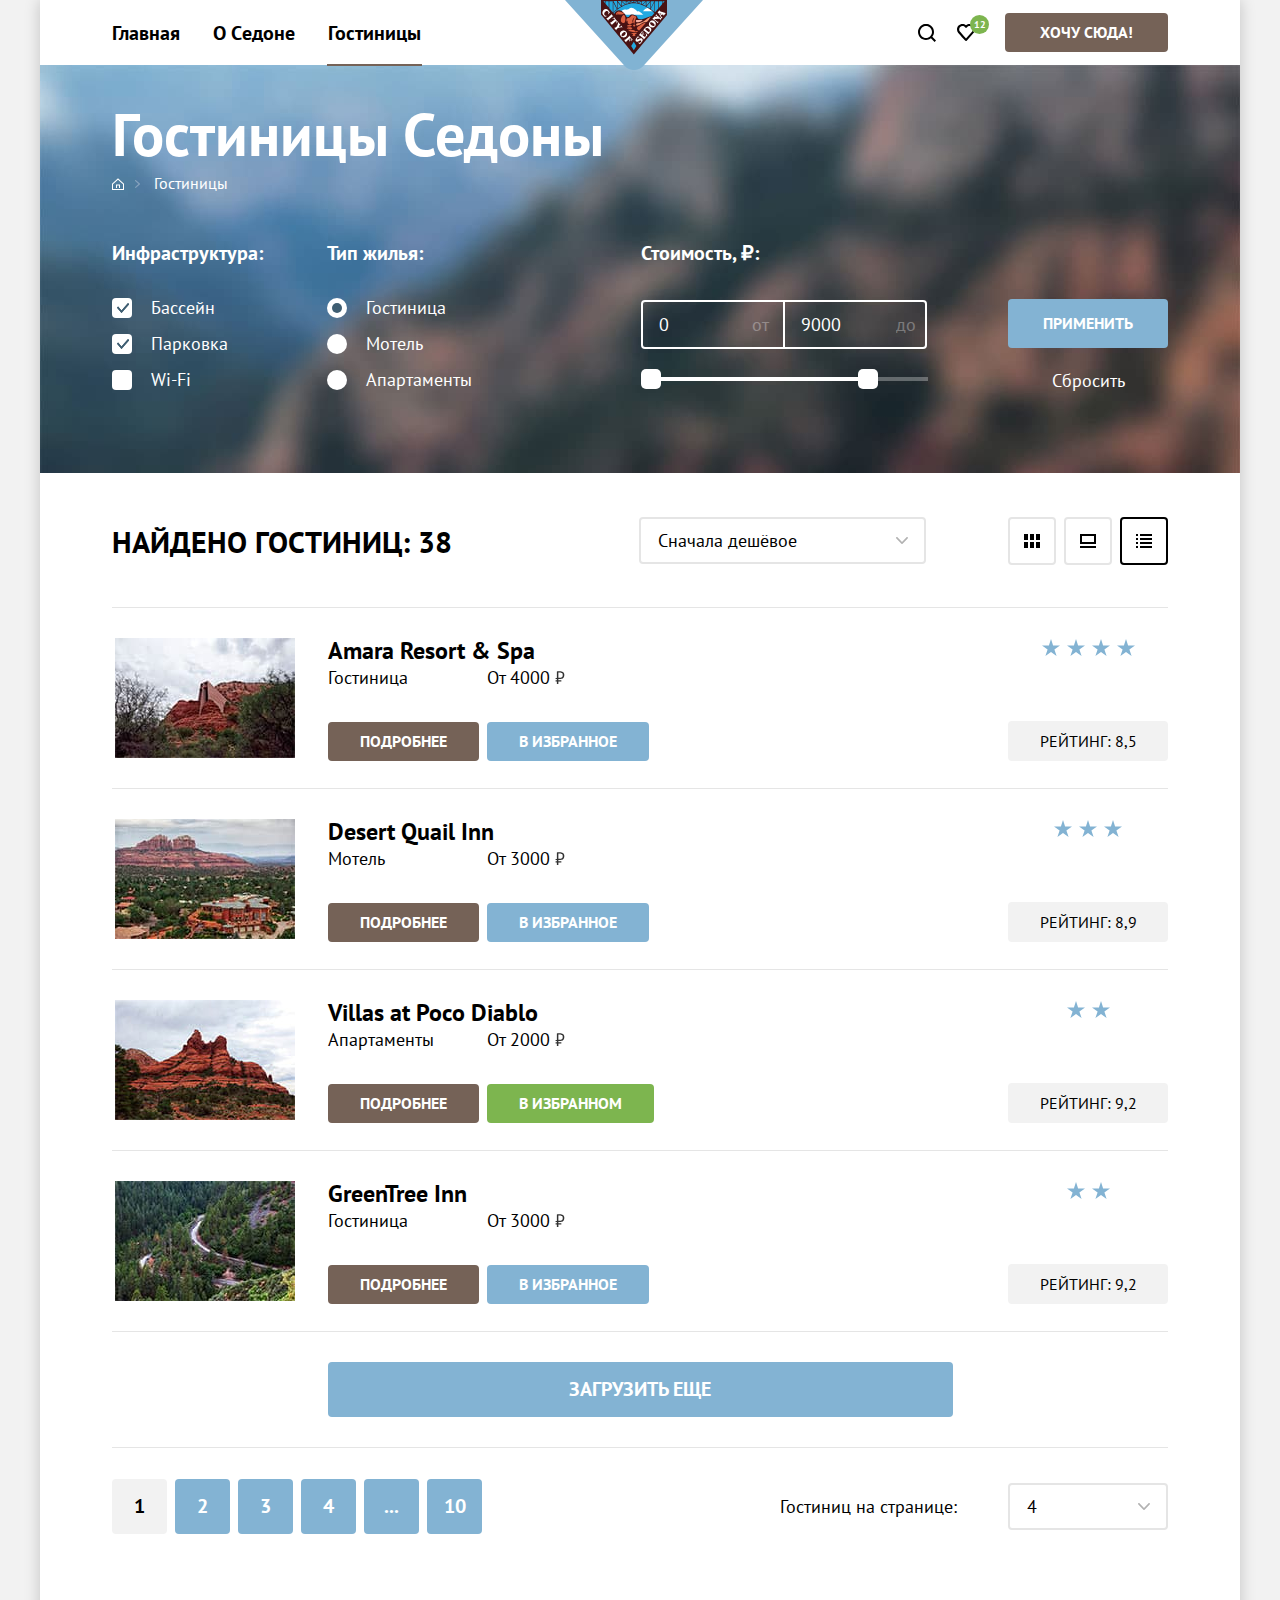
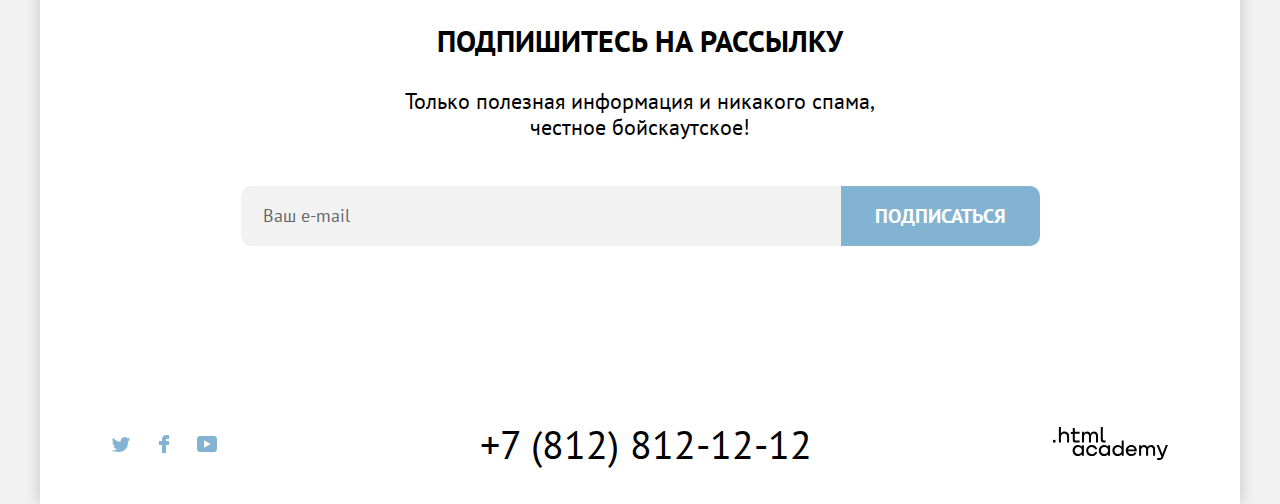
==== commit 5d198b65: "Правки" ====
--- a/catalog.html
+++ b/catalog.html
@@ -20,8 +20,8 @@
               <a class="navigation-link navigation-link-current" href="catalog.html">Гостиницы</a>
             </li>
           </ul>
-          <a class="logo-link" href="index.html">
-            <img class="logo" src="img/sedona-logo.svg" alt="Перейти на главную страницу" width="138" height="70">
+          <a class="logo-link" href="index.html" aria-label="Перейти на главную страницу">
+            <img class="logo" src="img/sedona-logo.svg" alt="sedona-logo" width="138" height="70">
           </a>
           <ul class="navigation-list navigation-user">
             <li class="navigation-user-item">
@@ -124,12 +124,12 @@
               <div class="range">
                 <div class="range-wrapper-inputs">
                   <p class="field-group-range-input">
-                    <label class="catalog-filter-label">oт</label>
-                    <input class="range-input" type="number" value="0" name="min-price">
+                    <label class="catalog-filter-label" for="min-price">oт</label>
+                    <input class="range-input" type="number" value="0" id="min-price" name="min-price">
                   </p>
                   <p class="field-group-range-input">
-                    <label class="catalog-filter-label">до</label>
-                    <input class="range-input" type="number" value="9000" name="max-price">
+                    <label class="catalog-filter-label" for="max-price">до</label>
+                    <input class="range-input" type="number" value="9000" id="max-price" name="max-price">
                   </p>
                 </div>
                 <div class="range-scale">
@@ -156,7 +156,7 @@
               <span class="js-result">38</span>
             </h2>
             <div class="sorting">
-              <form class="sorting-type">
+              <form class="sorting-type" action="https://echo.htmlacademy.ru/" method="get">
                 <label class="visually-hidden" for="sorting">Сортировка</label>
                 <select class="select-control" id="sorting" name="sorting">
                   <option value="cheap">Сначала дешёвое</option>
@@ -208,7 +208,11 @@
                 </h3>
                 <div class="search-result-info">
                   <p>Гостиница</p>
-                  <p>От 4000 ₽</p>
+                  <p>От 4000
+                    <svg width="10" height="13" fill="none" xmlns="http://www.w3.org/2000/svg">
+                      <path d="M.594 6.952h1.278V.526C2.328.418 2.814.345999 3.33.309999 3.858.274 4.38.256 4.896.256c.552 0 1.092.054 1.62.161999.54.108 1.014.306 1.422.594001.42.288.756.678 1.008 1.17.252.492.378 1.122.378 1.89 0 .756-.132 1.386-.396 1.89-.252.504-.594.912-1.026 1.224-.42.312-.906.534-1.458.666-.54.132-1.092.204-1.656.216l-1.422.018v1.278h2.988v1.116H3.366V13H1.872v-2.52H.594V9.364h1.278V8.068H.594V6.952Zm4.338-5.436c-.312 0-.612.012-.9.036-.276.012-.498.036-.666.072v5.22h1.368c.36 0 .72-.036 1.08-.108.36-.072.684-.21.972-.414.288-.204.522-.48.702-.828.18-.36.264-.828.252-1.404.012-.492-.06-.9-.216-1.224-.144-.336-.348-.6-.612-.792-.252-.204-.552-.348-.9-.432-.336-.084-.696-.126-1.08-.126Z" fill="#333"/>
+                    </svg>
+                  </p>
                   <a class="button button-secondary search-result-link" href="#">Подробнее</a>
                   <a class="button button-primary search-result-link" href="#">В избранное</a>
                 </div>
@@ -217,7 +221,12 @@
                 <img src="img/amara-resort-and-spa.jpg" alt="Amara Resort & Spa" width="180" height="120">
               </a>
               <div class="search-result-rating-block">
-                <div class="search-result-stars">★★★★</div>
+                <div class="search-result-stars">
+                  <span class="star-icon"></span>
+                  <span class="star-icon"></span>
+                  <span class="star-icon"></span>
+                  <span class="star-icon"></span>
+                </div>
                 <p class="search-result-rating">Рейтинг: 8,5</p>
               </div>
             </li>
@@ -228,7 +237,11 @@
                 </h3>
                 <div class="search-result-info">
                   <p>Мотель</p>
-                  <p>От 3000 ₽</p>
+                  <p>От 3000
+                    <svg width="10" height="13" fill="none" xmlns="http://www.w3.org/2000/svg">
+                      <path d="M.594 6.952h1.278V.526C2.328.418 2.814.345999 3.33.309999 3.858.274 4.38.256 4.896.256c.552 0 1.092.054 1.62.161999.54.108 1.014.306 1.422.594001.42.288.756.678 1.008 1.17.252.492.378 1.122.378 1.89 0 .756-.132 1.386-.396 1.89-.252.504-.594.912-1.026 1.224-.42.312-.906.534-1.458.666-.54.132-1.092.204-1.656.216l-1.422.018v1.278h2.988v1.116H3.366V13H1.872v-2.52H.594V9.364h1.278V8.068H.594V6.952Zm4.338-5.436c-.312 0-.612.012-.9.036-.276.012-.498.036-.666.072v5.22h1.368c.36 0 .72-.036 1.08-.108.36-.072.684-.21.972-.414.288-.204.522-.48.702-.828.18-.36.264-.828.252-1.404.012-.492-.06-.9-.216-1.224-.144-.336-.348-.6-.612-.792-.252-.204-.552-.348-.9-.432-.336-.084-.696-.126-1.08-.126Z" fill="#333"/>
+                    </svg>
+                  </p>
                   <a class="button button-secondary search-result-link" href="#">Подробнее</a>
                   <a class="button button-primary search-result-link" href="#">В избранное</a>
                 </div>
@@ -237,7 +250,11 @@
                 <img src="img/desert-quail-inn.jpg" alt="Desert Quail Inn" width="180" height="120">
               </a>
               <div class="search-result-rating-block">
-                <div class="search-result-stars">★★★</div>
+                <div class="search-result-stars">
+                  <span class="star-icon"></span>
+                  <span class="star-icon"></span>
+                  <span class="star-icon"></span>
+                </div>
                 <p class="search-result-rating">Рейтинг: 8,9</p>
               </div>
             </li>
@@ -248,7 +265,11 @@
                 </h3>
                 <div class="search-result-info">
                   <p>Апартаменты</p>
-                  <p>От 2000 ₽</p>
+                  <p>От 2000
+                    <svg width="10" height="13" fill="none" xmlns="http://www.w3.org/2000/svg">
+                      <path d="M.594 6.952h1.278V.526C2.328.418 2.814.345999 3.33.309999 3.858.274 4.38.256 4.896.256c.552 0 1.092.054 1.62.161999.54.108 1.014.306 1.422.594001.42.288.756.678 1.008 1.17.252.492.378 1.122.378 1.89 0 .756-.132 1.386-.396 1.89-.252.504-.594.912-1.026 1.224-.42.312-.906.534-1.458.666-.54.132-1.092.204-1.656.216l-1.422.018v1.278h2.988v1.116H3.366V13H1.872v-2.52H.594V9.364h1.278V8.068H.594V6.952Zm4.338-5.436c-.312 0-.612.012-.9.036-.276.012-.498.036-.666.072v5.22h1.368c.36 0 .72-.036 1.08-.108.36-.072.684-.21.972-.414.288-.204.522-.48.702-.828.18-.36.264-.828.252-1.404.012-.492-.06-.9-.216-1.224-.144-.336-.348-.6-.612-.792-.252-.204-.552-.348-.9-.432-.336-.084-.696-.126-1.08-.126Z" fill="#333"/>
+                    </svg>
+                  </p>
                   <a class="button button-secondary search-result-link" href="#">Подробнее</a>
                   <a class="button button-primary search-result-link current" href="#">В избранном</a>
                 </div>
@@ -257,7 +278,10 @@
                 <img src="img/villas-at-poco-diablo.jpg" alt="Villas at Poco Diablo" width="180" height="120">
               </a>
               <div class="search-result-rating-block">
-                <div class="search-result-stars">★★</div>
+                <div class="search-result-stars">
+                  <span class="star-icon"></span>
+                  <span class="star-icon"></span>
+                </div>
                 <p class="search-result-rating">Рейтинг: 9,2</p>
               </div>
             </li>
@@ -268,7 +292,11 @@
                 </h3>
                 <div class="search-result-info">
                   <p>Гостиница</p>
-                  <p>От 3000 ₽</p>
+                  <p>От 3000
+                    <svg width="10" height="13" fill="none" xmlns="http://www.w3.org/2000/svg">
+                      <path d="M.594 6.952h1.278V.526C2.328.418 2.814.345999 3.33.309999 3.858.274 4.38.256 4.896.256c.552 0 1.092.054 1.62.161999.54.108 1.014.306 1.422.594001.42.288.756.678 1.008 1.17.252.492.378 1.122.378 1.89 0 .756-.132 1.386-.396 1.89-.252.504-.594.912-1.026 1.224-.42.312-.906.534-1.458.666-.54.132-1.092.204-1.656.216l-1.422.018v1.278h2.988v1.116H3.366V13H1.872v-2.52H.594V9.364h1.278V8.068H.594V6.952Zm4.338-5.436c-.312 0-.612.012-.9.036-.276.012-.498.036-.666.072v5.22h1.368c.36 0 .72-.036 1.08-.108.36-.072.684-.21.972-.414.288-.204.522-.48.702-.828.18-.36.264-.828.252-1.404.012-.492-.06-.9-.216-1.224-.144-.336-.348-.6-.612-.792-.252-.204-.552-.348-.9-.432-.336-.084-.696-.126-1.08-.126Z" fill="#333"/>
+                    </svg>
+                  </p>
                   <a class="button button-secondary search-result-link" href="#">Подробнее</a>
                   <a class="button button-primary search-result-link" href="#">В избранное</a>
                 </div>
@@ -277,7 +305,10 @@
                 <img src="img/greentree-inn.jpg" alt="GreenTree Inn" width="180" height="120">
               </a>
               <div class="search-result-rating-block">
-                <div class="search-result-stars">★★</div>
+                <div class="search-result-stars">
+                  <span class="star-icon"></span>
+                  <span class="star-icon"></span>
+                </div>
                 <p class="search-result-rating">Рейтинг: 9,2</p>
               </div>
             </li>
@@ -306,7 +337,7 @@
                 <a class="button button-primary pagination-link" href="#">10</a>
               </li>
             </ul>
-            <form class="number-of-items">
+            <form class="number-of-items" action="https://echo.htmlacademy.ru/" method="get">
               <label class="title-number-of-items" for="items">Гостиниц на странице:</label>
               <select class="select-control" id="items" name="items">
                 <option value="4">4</option>
--- a/styles/styles.css
+++ b/styles/styles.css
@@ -19,42 +19,42 @@
 }
 
 body {
+  font-family: 'PT Sans', sans-serif;
+  font-size: 18px;
+  font-weight: 400;
+  line-height: 21px;
+  min-width: 1200px;
   margin: 0;
-  font-family: "PT Sans", sans-serif;
-  font-size: 18px;
-  line-height: 21px;
-  font-weight: 400;
-  color: #000000;
-  background-color: #F2F2F2;
-  min-width: 1200px;
+  color: #000;
+  background-color: #f2f2f2;
 }
 
 .visually-hidden {
   position: absolute;
+  overflow: hidden;
+  clip: rect(0 0 0 0);
   width: 1px;
   height: 1px;
   margin: -1px;
   padding: 0;
   border: 0;
-  clip: rect(0 0 0 0);
-  overflow: hidden;
 }
 
 .button {
+  font-family: inherit;
+  font-size: 16px;
+  font-weight: 700;
+  line-height: 21px;
   display: inline-block;
   box-sizing: border-box;
+  padding: 9px 32px;
+  cursor: pointer;
+  text-align: center;
   vertical-align: top;
-  padding: 9px 32px;
+  text-decoration: none;
   text-transform: uppercase;
-  text-decoration: none;
-  text-align: center;
-  font-family: inherit;
-  font-weight: 700;
-  font-size: 16px;
-  line-height: 21px;
-  color: #FFFFFF;
+  color: #fff;
   border-radius: 4px;
-  cursor: pointer;
 }
 
 .button-primary {
@@ -88,8 +88,8 @@
 
 .button-secondary:focus {
   outline: none;
-  background-color: #615048;
-  box-shadow: 0 0 0 3px #83B3D3;
+  background-color: #68a2ca;
+  box-shadow: 0 0 0 3px #756257;
 }
 
 .button-primary.current:focus {
@@ -99,34 +99,38 @@
 }
 
 .button-primary:active {
-  background-color: #68A2CA;
-  color: rgba(255, 255, 255, 0.3);
-  outline: none;
+  color: rgba(255, 255, 255, .3);
+  outline: none;
+  background-color: #68a2ca;
   box-shadow: none;
 }
 
 .button-secondary:active {
+  color: rgba(255, 255, 255, .3);
+  outline: none;
   background-color: #615048;
-  color: rgba(255, 255, 255, 0.3);
-  outline: none;
   box-shadow: none;
 }
 
 .button-primary.current:active {
-  background-color: #6C9E42;
-  color: rgba(255, 255, 255, 0.3);
-  outline: none;
+  color: rgba(255, 255, 255, .3);
+  outline: none;
+  background-color: #6c9e42;
   box-shadow: none;
+}
+
+.button:disabled {
+  opacity: 0.5;
 }
 
 .background-container {
   display: flex;
   flex-direction: column;
   width: 1200px;
+  min-height: 100%;
   margin: 0 auto;
-  min-height: 100%;
-  background-color: #FFFFFF;
-  box-shadow: 0px 0px 15px rgba(0, 0, 0, 0.2);
+  background-color: #fff;
+  box-shadow: 0 0 15px rgba(0, 0, 0, .2);
 }
 
 .page-header {
@@ -135,20 +139,20 @@
 
 .navigation {
   display: flex;
+  box-sizing: border-box;
   padding: 0 72px 0 60px;
   justify-content: space-between;
-  box-sizing: border-box;
 }
 
 .navigation-list {
   display: flex;
-  flex-wrap: wrap;
-  align-items: center;
+  box-sizing: border-box;
   width: 464px;
   margin: 0;
   padding: 0;
   list-style: none;
-  box-sizing: border-box;
+  flex-wrap: wrap;
+  align-items: center;
 }
 
 .navigation-item {
@@ -166,22 +170,22 @@
 
 .logo-link {
   position: relative;
+  z-index: 4;
+  display: block;
+  margin-right: auto;
+  margin-bottom: -9px;
   margin-left: auto;
-  margin-right: auto;
+}
+
+.navigation-link {
+  font-size: 20px;
+  font-weight: 700;
+  line-height: 26px;
+  position: relative;
   display: block;
-  margin-bottom: -9px;
-  z-index: 4;
-}
-
-.navigation-link {
-  position: relative;
-  font-size: 20px;
-  line-height: 26px;
-  font-weight: 700;
+  padding: 3px 9px;
   text-decoration: none;
   color: inherit;
-  display: block;
-  padding: 3px 9px;
   border: 3px solid transparent;
   border-radius: 10px;
 }
@@ -191,16 +195,521 @@
 }
 
 .navigation-user-item .navigation-link {
+  position: relative;
   display: block;
   box-sizing: border-box;
   min-width: 38px;
   min-height: 38px;
+  margin-left: 1px;
   padding: 10px;
-  margin-left: 1px;
-  position: relative;
 }
 
 .navigation-icon {
+  position: absolute;
+  top: 0;
+  right: 0;
+  bottom: 0;
+  left: 0;
+  margin: auto;
+  fill: #000;
+}
+
+.navigation-user-item:last-child {
+  margin-left: 19px;
+  }
+
+.button-secondary.navigation-link {
+  font-size: 16px;
+  line-height: 21px;
+  display: inline-block;
+  box-sizing: border-box;
+  padding: 6px 32px;
+  color: #fff;
+  border-radius: 4px;
+}
+
+.navigation-link:not(.button-secondary.navigation-link):hover {
+  color: #756257;
+}
+
+.navigation-link:not(.button-secondary.navigation-link):focus {
+  color: #756257;
+  border-color: #83B3D3;
+  outline: none;
+}
+
+.navigation-link:not(.button-secondary.navigation-link):active {
+  color: rgba(117, 98, 87, 0.3);
+  border-color: transparent;
+  outline: none;
+}
+
+.button-secondary.navigation-link:active {
+  color: rgba(255, 255, 255, 0.3);
+  outline: none;
+  box-shadow: none;
+}
+
+.navigation-link:hover .navigation-icon {
+  fill: #756257;
+}
+
+.navigation-link:focus .navigation-icon {
+  fill: #756257;
+}
+
+.navigation-link:active .navigation-icon {
+  fill: rgba(117, 98, 87, 0.3);
+}
+
+.navigation-link-current::before {
+  position: absolute;
+  right: 8px;
+  bottom: -17px;
+  left: 8px;
+  height: 2px;
+  content: '';
+  background-color: #756257;
+}
+
+.main-inner {
+  flex-grow: 1;
+}
+
+.main-index {
+  width: 100%;
+  margin: 0 auto;
+  text-align: center;
+  flex-grow: 1;
+}
+
+.cover {
+  padding: 51px 0 82px;
+  background-color: #83b3d3;
+  background-image: url('../img/border.svg'),
+  url('../img/index-background.jpg');
+  background-repeat: no-repeat;
+  background-position: bottom, top;
+  background-size: 100% auto;
+}
+
+.cover-text {
+  display: block;
+  margin: 0 auto;
+}
+
+.main-title {
+  position: relative;
+  display: block;
+  box-sizing: border-box;
+  min-height: 282px;
+  margin: 0 auto;
+  padding: 63px 40px 79px;
+}
+
+.main-title h2 {
+  max-width: 720px;
+  margin: 0 auto 31px;
+}
+
+.main-title p {
+  max-width: 720px;
+  margin: 0 auto;
+}
+
+.main-index h2 {
+  font-size: 30px;
+  font-weight: 700;
+  line-height: 36px;
+  text-transform: uppercase;
+}
+
+.subtitle {
+  font-size: 22px;
+  line-height: 36px;
+  margin: 0;
+}
+
+.reasons-list {
+  display: flex;
+  margin: 0;
+  padding: 0;
+  list-style: none;
+  counter-reset: li;
+  flex-wrap: wrap;
+}
+
+.reasons-item {
+  width: 33.33%;
+  min-height: 384px;
+  background-color: rgba(131, 179, 211, .2);
+}
+
+.reasons-item:nth-child(odd) {
+  background-color: rgba(131, 179, 211, 0.12);
+}
+
+.reasons-item h4 {
+  max-width: 171px;
+  margin-top: 57px;
+  margin-right: auto;
+  margin-left: auto;
+}
+
+.reasons-item h4::after {
+  font-size: 18px;
+  font-weight: 400;
+  line-height: 21px;
+  display: block;
+  margin-top: 30px;
+  content: '—№'counter(li)'—';
+  counter-increment: li;
+  text-transform: none;
+}
+
+.reasons-item-description {
+  font-size: 24px;
+  line-height: 28px;
+  text-transform: uppercase;
+  box-sizing: border-box;
+  padding: 40px;
+}
+
+.reason-description {
+  font-size: 18px;
+  line-height: 21px;
+  max-width: 230px;
+  margin: 0 auto;
+  text-transform: none;
+}
+
+.reasons-item-image {
+  width: 66.67%;
+}
+
+.reasons-item-image img {
+  display: block;
+  width: 100%;
+  height: 100%;
+  object-fit: cover;
+}
+
+.reasons-item-illustrated {
+  display: flex;
+  width: 100%;
+  flex-wrap: wrap;
+}
+
+.reasons-item-illustrated .reasons-item-description {
+  width: 33.33%;
+  color: #fff;
+  background-color: #83b3d3;
+}
+
+.reasons-sublist {
+  display: flex;
+  width: 100%;
+  margin: 0;
+  padding: 0;
+  list-style: none;
+  background-color: #fff;
+  flex-wrap: wrap;
+}
+
+.reasons-sublist-item {
+  width: 33.33%;
+  min-height: 384px;
+}
+
+.sublist-item-description {
+  box-sizing: border-box;
+  padding: 40px;
+  background-repeat: no-repeat;
+}
+
+.reasons-sublist-item:nth-child(1) .sublist-item-description {
+  background-image: url("../img/hotel-icon.svg");
+  background-position: top 89px left 50%;
+  background-size: 75px 72px;
+}
+
+.reasons-sublist-item:nth-child(2) .sublist-item-description {
+  background-image: url("../img/food-icon.svg");
+  background-position: top 91px left 50%;
+  background-size: 74px 70px;
+}
+
+.reasons-sublist-item:nth-child(3) .sublist-item-description {
+  background-image: url("../img/gifts-icon.svg");
+  background-position: top 85px left 50%;
+  background-size: 64px 76px;
+}
+
+.reasons-sublist-item h5 {
+  font-size: 24px;
+  line-height: 28px;
+  margin: 144px 0 20px;
+  text-transform: uppercase;
+}
+
+.reasons-sublist-item:nth-child(odd) {
+  background-color: rgba(131, 179, 211, 0.12);
+}
+
+.search-hotel {
+  display: block;
+  box-sizing: border-box;
+  min-height: 417px;
+  margin: 0 auto;
+  padding: 89px 40px;
+  background-color: #fff;
+}
+
+.header-style {
+  font-size: 30px;
+  font-weight: 700;
+  line-height: 36px;
+  display: block;
+  max-width: 720px;
+  margin: 0 auto 29px;
+  text-transform: uppercase;
+  background-color: inherit;
+}
+
+.text-style {
+  font-size: 22px;
+  line-height: 26px;
+  line-height: 26px;
+  max-width: 700px;
+  margin: 0 auto 58px;
+}
+
+.search-block-button {
+  font-size: 20px;
+  line-height: 36px;
+  display: inline-block;
+  box-sizing: border-box;
+  width: 575px;
+  padding: 12px;
+  vertical-align: top;
+  border-radius: 10px;
+}
+
+.newsletter {
+  display: block;
+  box-sizing: border-box;
+  min-height: 411px;
+  margin: 0 auto;
+  padding: 92px 40px;
+  color: #fff;
+  background-color: #756257;
+  background-image: url('../img/newsletter-background.jpg');
+  background-repeat: no-repeat;
+  background-size: cover;
+}
+
+.newsletter h2 {
+  font-size: 30px;
+  font-weight: 700;
+  line-height: 36px;
+  max-width: 720px;
+  margin: 0 auto 29px;
+  text-transform: uppercase;
+}
+
+.newsletter p {
+  font-size: 22px;
+  line-height: 26px;
+  max-width: 540px;
+  margin: 0 auto 46px;
+  color: #fff;
+}
+
+.newsletter-form {
+  display: flex;
+  justify-content: center;
+}
+
+.field {
+  font-family: inherit;
+  font-size: 18px;
+  line-height: 26px;
+  display: block;
+  box-sizing: border-box;
+  min-width: 600px;
+  margin: 0;
+  padding: 14px 22px;
+  border: none;
+  border-radius: 10px 0 0 10px;
+  background-color: #f2f2f2;
+}
+
+.field:hover,
+.field:focus {
+  background-color: #E5E5E5;
+}
+
+.field:focus {
+  outline: none;
+  box-shadow: 0 0 0 3px #68a2ca;
+}
+
+.field:not(:placeholder-shown):active,
+.field:not(:placeholder-shown):invalid {
+  outline: none;
+  background-color: #fff;
+  box-shadow: inset 0 0 0 2px #000;
+}
+
+.field:not(:placeholder-shown):invalid {
+  outline: none;
+  box-shadow: inset 0 0 0 2px #FF5757;
+}
+
+.field:not(:placeholder-shown):disabled {
+  opacity: 0.7;
+}
+
+.field::placeholder {
+  color: rgba(0, 0, 0, 0.6);
+}
+
+.subscribe {
+  font-family: inherit;
+  font-size: 20px;
+  font-weight: 700;
+  line-height: 26px;
+  box-sizing: border-box;
+  margin: 0;
+  padding: 17px 34px;
+  text-decoration: none;
+  text-transform: uppercase;
+  color: #fff;
+  border: none;
+  border-radius: 0 10px 10px 0;
+  background-color: #83b3d3;
+}
+
+.page-footer {
+  background-color: #FFFFFF;
+}
+
+.page-footer-container {
+  display: grid;
+  box-sizing: border-box;
+  margin: 0 50px 0 61px;
+  padding: 25px 0;
+  grid-template-columns: 300px auto 300px;
+}
+
+.footer-social {
+  margin: auto 0;
+}
+
+.footer-social-list {
+  position: relative;
+  display: flex;
+  margin: 0;
+  padding: 0;
+  list-style: none;
+  flex-wrap: wrap;
+}
+
+.footer-social-item {
+  position: relative;
+  box-sizing: border-box;
+}
+
+.footer-social-item:not(:last-child) {
+  margin-right: 3px;
+}
+
+.social-link {
+  display: block;
+  box-sizing: border-box;
+  width: 40px;
+  height: 40px;
+  padding: 7px;
+  border: 3px solid transparent;
+  border-radius: 10px;
+}
+
+.social-icon {
+  position: absolute;
+  top: 0;
+  right: 0;
+  bottom: 0;
+  left: 0;
+  margin: auto;
+  fill: #83b3d3;
+}
+
+.social-link:hover .social-icon {
+  fill: #68A2CA;
+}
+
+.social-link:focus .social-icon {
+  fill: #68A2CA;
+}
+
+.social-link:focus {
+  border-color: #83B3D3;
+  outline: none;
+}
+
+.social-link:active .social-icon {
+  fill: rgba(104, 162, 202, 0.3);
+}
+
+.footer-contact {
+  margin: 0 auto;
+}
+
+.footer-contact-phone {
+  font-size: 40px;
+  line-height: 40px;
+  display: inline-block;
+  box-sizing: border-box;
+  margin: 0 auto;
+  padding: 12px;
+  text-align: center;
+  text-decoration: none;
+  text-transform: uppercase;
+  color: #000;
+  border: 3px solid transparent;
+  border-radius: 10px;
+}
+
+.footer-contact-phone:hover {
+  color: #756257;
+}
+
+.footer-contact-phone:focus {
+  color: #756257;
+  border-color: #83B3D3;
+  outline: none;
+}
+
+.footer-contact-phone:active {
+  color: rgba(117, 98, 87, 0.3);
+}
+
+.footer-website {
+  margin-left: auto;
+}
+
+.htmlacademy-link {
+  position: relative;
+  display: block;
+  box-sizing: border-box;
+  width: 160px;
+  height: 70px;
+  padding: 18px 22px;
+  border: 3px solid transparent;
+  border-radius: 10px;
+}
+
+.htmlacademy-icon {
   position: absolute;
   top: 0;
   right: 0;
@@ -210,505 +719,545 @@
   fill: #000000;
 }
 
-.navigation-user-item:last-child {
-  margin-left: 19px;
-  }
-
-.button-secondary.navigation-link {
-  display: inline-block;
-  color: #ffffff;
-  font-size: 16px;
-  line-height: 21px;
-  box-sizing: border-box;
-  padding: 6px 32px;
-  border-radius: 4px;
-}
-
-.navigation-link:not(.button-secondary.navigation-link):hover {
-  color: #756257;
-}
-
-.navigation-link:not(.button-secondary.navigation-link):focus {
-  color: #756257;
+.htmlacademy-link:hover .htmlacademy-icon {
+  fill: #756257;
+}
+
+.htmlacademy-link:focus {
   border-color: #83B3D3;
   outline: none;
 }
 
-.navigation-link:not(.button-secondary.navigation-link):active {
-  color: rgba(117, 98, 87, 0.3);
-  outline: none;
-  border: transparent;
-}
-
-.button-secondary.navigation-link:active {
-  color: rgba(255, 255, 255, 0.3);
-  outline: none;
-  box-shadow: none;
-}
-
-.navigation-link:hover .navigation-icon {
+.htmlacademy-link:focus .htmlacademy-icon {
   fill: #756257;
 }
 
-.navigation-link:focus .navigation-icon {
-  fill: #756257;
-}
-
-.navigation-link:active .navigation-icon {
+.htmlacademy-link:active .htmlacademy-icon {
   fill: rgba(117, 98, 87, 0.3);
 }
 
-.navigation-link-current::before {
-  position: absolute;
-  right: 8px;
-  bottom: -17px;
-  left: 8px;
-  height: 2px;
-  background-color: #756257;
-  content: "";
-}
-
-.main-inner {
-  flex-grow: 1;
-}
-
-.main-index {
-  text-align: center;
-  width: 100%;
-  margin: 0 auto;
-  flex-grow: 1;
-}
-
-.cover {
-  background-color: #83B3D3;
-  background-image:url("../img/border.svg"),
-                   url("../img/index-background.jpg");
-  background-size: 100% auto;
-  background-repeat: no-repeat;
-  background-position: bottom, top;
-  padding-top: 51px;
-  padding-bottom: 82px;
-}
-
-.cover-text {
-  display: block;
-  margin: 0 auto;
-}
-
-.main-title {
-  display: block;
-  margin: 0 auto;
-  padding: 63px 40px 79px;
-  min-height: 282px;
-  box-sizing: border-box;
-  position: relative
-}
-
-.main-title::before {
-  position: absolute;
-  background-image: url("../img/border.svg");
-  bottom: 57px;
-}
-
-
-.main-title h2 {
-  margin: 0 auto 31px;
-  max-width: 720px;
-}
-
-.main-title p {
-  margin: 0 auto;
-  max-width: 720px;
-}
-
-.main-index h2 {
-  font-size: 30px;
-  line-height: 36px;
-  font-weight: 700;
-  text-transform: uppercase;
-}
-
-.subtitle {
-  font-size: 22px;
-  line-height: 36px;
-  margin: 0;
-}
-
-.reasons-list {
-  margin: 0;
-  padding: 0;
-  display: flex;
-  flex-wrap: wrap;
-  list-style: none;
-  counter-reset: li;
-}
-
-.reasons-item {
-  width: 33.33%;
-  min-height: 384px;
-  background-color: rgba(131, 179, 211, 0.2);
-}
-
-.reasons-item:nth-child(odd) {
-  background-color: rgba(131, 179, 211, 0.12);
-}
-
-.reasons-item h4 {
-  margin-top: 57px;
-  max-width: 171px;
-  margin-left: auto;
-  margin-right: auto;
-}
-
-.reasons-item h4::after {
-  font-size: 18px;
-  line-height: 21px;
-  font-weight: 400;
-  margin-top: 30px;
-  text-transform: none;
-  content: "—№"counter(li)"—";
-  counter-increment: li;
-  display: block;
-}
-
-.reasons-item-description {
-  font-size: 24px;
-  line-height: 28px;
-  text-transform: uppercase;
-  box-sizing: border-box;
-  padding: 40px;
-}
-
-.reason-description {
-  font-size: 18px;
-  line-height: 21px;
-  text-transform: none;
-  margin: 0 auto;
-  max-width: 230px;
-}
-
-.reasons-item-image {
-  width: 66.67%;
-}
-
-.reasons-item-image img {
-  display: block;
+.modal-container {
+  position: fixed;
+  z-index: 2;
+  top: 0;
+  left: 0;
+  display: flex;
   width: 100%;
   height: 100%;
-  object-fit: cover;
-}
-
-.reasons-item-illustrated {
-  display: flex;
-  flex-wrap: wrap;
-  width: 100%;
-}
-
-.reasons-item-illustrated .reasons-item-description {
-  width: 33.33%;
-  color: #ffffff;
-  background-color: #83B3D3;
-}
-
-.reasons-sublist {
-  display: flex;
-  flex-wrap: wrap;
-  list-style: none;
+  background-color: rgba(242, 242, 242, .8);
+}
+
+.modal-container-close {
+  display: none;
+}
+
+.modal {
+  position: relative;
+  box-sizing: border-box;
+  margin: auto;
+  padding: 54px 70px 70px;
+  border-radius: 30px;
+  background-color: #fff;
+  box-shadow: 0 25px 50px 0 rgba(0, 0, 0, .15);
+}
+
+.modal-search {
+  width: 715px;
+}
+
+.modal-close-button {
+  position: absolute;
+  top: 54px;
+  right: 70px;
+  width: 53px;
+  height: 53px;
+  padding: 0;
+  cursor: pointer;
+  border: none;
+  border-radius: 50%;
+  background-color: #f2f2f2;
+  background-repeat: no-repeat;
+  background-position: center;
+}
+
+.close-icon {
+  position: absolute;
+  top: 0;
+  right: 0;
+  bottom: 0;
+  left: 0;
+  width: 13px;
+  height: 13px;
+  margin: auto;
+  fill: #000;
+}
+
+.modal-close-button:hover,
+.search-form-field:hover {
+  background-color: #E5E5E5;
+}
+
+.modal-close-button:focus,
+.search-form-field:focus,
+.modal-close-button:active {
+  outline: none;
+  background-color: #e5e5e5;
+  box-shadow: 0 0 0 3px #83b3d3;
+}
+
+.modal-close-button:active {
+  box-shadow: none;
+}
+
+.modal-close-button:active .close-icon {
+  opacity: 0.3;
+}
+
+.modal-title {
+  font-size: 30px;
+  font-weight: 700;
+  line-height: 40px;
+  margin: 8px 0 59px;
+  text-transform: uppercase;
+  color: #000;
+}
+
+.search-form {
+  font-size: 18px;
+  font-weight: 700;
+  line-height: 21px;
+  display: grid;
+  grid-template-columns: 288px 230px;
+  gap: 0 56px;
+}
+
+.field-group:not(.score),
+.form-description,
+.search-button {
+  grid-column: 1 / -1;
+}
+
+.field-group {
+  display: flex;
+  box-sizing: border-box;
+  margin: 0 0 4px;
+  justify-content: space-between;
+}
+
+.field-group:last-child,
+.score {
+  position: relative;
+  margin-bottom: 0;
+}
+
+.search-form-field {
+  font-family: inherit;
+  font-size: 18px;
+  font-weight: 700;
+  line-height: inherit;
+  position: relative;
+  display: inline-block;
+  box-sizing: border-box;
+  width: 420px;
+  padding: 15px 45px 15px 19px;
+  border: none;
+  border-radius: 4px;
+  background-color: #f2f2f2;
+  appearance: none;
+}
+
+.search-form-field::-webkit-outer-spin-button,
+.search-form-field::-webkit-inner-spin-button {
+  -webkit-appearance: none;
+}
+
+.search-form-field::placeholder {
+  color: rgba(0, 0, 0, 0.6);
+}
+
+.search-form-field:not(:placeholder-shown):active {
+  color: #000000;
+  box-shadow: inset 0 0 0 2px #000000;
+}
+
+.search-form-field:not(:placeholder-shown):disabled {
+  opacity: 0.7;
+}
+
+.date-field {
+  background-image: url("../img/calendar-icon.svg");
+  background-repeat: no-repeat;
+  background-position: bottom 50% right 19px;
+}
+
+.score .search-form-field {
+  width: 133px;
+  padding: 15px 47px;
+  text-align: center;
+}
+
+.form-title {
+  align-self: center;
+}
+
+.info {
+  position: relative;
+  top: 8px;
+  right: 5px;
+  border: none;
+  background-color: transparent;
+}
+
+.info-icon {
+  position: absolute;
+  top: 0;
+  right: 0;
+  bottom: 11px;
+  left: -5px;
+  width: 25px;
+  height: 25px;
+  margin: auto;
+  fill: #83b3d3;
+}
+
+.info:hover .info-icon {
+  fill: #68A2CA;
+}
+
+.tooltip {
+  font-size: 16px;
+  line-height: 20px;
+  position: absolute;
+  top: 51px;
+  right: -118px;
+  display: block;
+  box-sizing: border-box;
+  min-width: 256px;
   margin: 0;
-  padding: 0;
-  width: 100%;
-  background-color: #ffffff;
-}
-
-.reasons-sublist-item {
-  width: 33.33%;
-  min-height: 384px;
-}
-
-.sublist-item-description {
-  box-sizing: border-box;
-  padding: 40px;
+  padding: 15px 18px 18px 22px;
+  text-align: left;
+  color: #fff;
+  border-radius: 10px;
+  background-color: #333;
+  box-shadow: 0 15px 30px rgba(0, 0, 0, .3);
+}
+
+.tooltip::before {
+  position: absolute;
+  top: -8px;
+  left: 48%;
+  width: 19px;
+  height: 19px;
+  content: '';
+  transform: rotate(45deg);
+  background-color: #333;
+}
+
+.form-description {
+  font-size: 16px;
+  font-weight: 400;
+  margin: 0  0 15px 155px;
+}
+
+.error {
+  color: #FF5757;
+}
+
+.search-button {
+  font-size: 20px;
+  line-height: 40px;
+  display: inline-block;
+  width: 575px;
+  margin-top: 40px;
+  padding: 10px;
+  border: none;
+  border-radius: 10px;
+}
+
+.button-minus,
+.button-plus {
+  position: absolute;
+  bottom: 13px;
+  box-sizing: border-box;
+  width: 25px;
+  height: 25px;
+  padding: 6px;
+  border: 3px solid transparent;
+  border-radius: 4px;
+  background-color: transparent;
+}
+
+.button-minus {
+  left: 168px;
+}
+
+#children + .button-minus {
+  left: 110px;
+}
+
+.button-plus {
+  right: 13px;
+}
+
+.minus-icon,
+.plus-icon {
+  position: absolute;
+  right: 3px;
+  fill: rgba(0, 0, 0, 0.3)
+}
+
+.button-minus:hover .minus-icon,
+.button-plus:hover .plus-icon,
+.button-minus:focus .minus-icon,
+.button-plus:focus .plus-icon  {
+  fill: #000000
+}
+
+.button-minus:focus,
+.button-plus:focus {
+  border-color: #83b3d3;
+  outline: none;
+}
+
+.plus-icon {
+  bottom: 3px;
+}
+
+.button-minus:active .minus-icon,
+.button-plus:active .plus-icon  {
+  fill: rgba(0, 0, 0, 0.2);
+}
+
+.button-minus:active,
+.button-plus:active  {
+  border: none;
+}
+
+.cover-inner {
+  box-sizing: border-box;
+  min-height: 408px;
+  padding: 30px 72px;
+  color: #fff;
+  background-color: #333;
+  background-image: url('../img/catalog-background.jpg');
   background-repeat: no-repeat;
-}
-
-.reasons-sublist-item:nth-child(1) .sublist-item-description {
-  background-image: url("../img/hotel-icon.svg");
-  background-position: top 89px left 50%;
-  background-size: 75px 72px;
-
-}
-
-.reasons-sublist-item:nth-child(2) .sublist-item-description {
-  background-image: url("../img/food-icon.svg");
-  background-position: top 91px left 50%;
-  background-size: 74px 70px;
-}
-
-.reasons-sublist-item:nth-child(3) .sublist-item-description {
-  background-image: url("../img/gifts-icon.svg");
-  background-position: top 85px left 50%;
-  background-size: 64px 76px;
-}
-
-.reasons-sublist-item h5 {
-  font-size: 24px;
-  line-height: 28px;
-  text-transform: uppercase;
-  margin-top: 144px;
-  margin-bottom: 20px;
-}
-
-.reasons-sublist-item:nth-child(odd) {
-  background-color: rgba(131, 179, 211, 0.12);
-}
-
-.search-hotel {
-  display: block;
-  margin: 0 auto;
-  background-color: #FFFFFF;
-  min-height: 417px;
-  box-sizing: border-box;
-  padding: 89px 40px;
-}
-
-.header-style {
-  display: block;
-  font-size: 30px;
-  line-height: 36px;
+  background-size: cover;
+}
+
+.inner-header {
+  margin-bottom: 43px;
+}
+
+.inner-header-title {
+  font-size: 60px;
   font-weight: 700;
-  text-transform: uppercase;
-  background-color: inherit;
-  max-width: 720px;
-  margin: 0 auto 29px;
-}
-
-.text-style {
-  font-size: 22px;
-  line-height: 26px;
-  line-height: 26px;
-  margin: 0 auto 58px;
-  max-width: 700px;
-}
-
-.search-block-button {
-  display: inline-block;
-  vertical-align: top;
-  box-sizing: border-box;
-  padding: 12px;
-  width: 575px;
-  font-size: 20px;
-  line-height: 36px;
-  border-radius: 10px;
-}
-
-.newsletter {
-  display: block;
-  margin: 0 auto;
-  background-image: url("../img/newsletter-background.jpg");
-  background-color: #756257;
-  background-size: 100% auto;
-  background-repeat: no-repeat;
-  color: #FFFFFF;
-  min-height: 411px;
-  box-sizing: border-box;
-  padding: 92px 40px;
-}
-
-.newsletter h2 {
-  font-size: 30px;
-  line-height: 36px;
-  font-weight: 700;
-  text-transform: uppercase;
-  margin: 0 auto 29px;
-  max-width: 720px;
-}
-
-.newsletter p {
-  font-size: 22px;
-  line-height: 26px;
-  color: #FFFFFF;
-  margin-top: 0;
-  margin: 0 auto 46px;
-  max-width: 540px;
-}
-
-.newsletter-form {
-  display: flex;
-  justify-content: center;
-}
-
-.field {
-  min-width: 600px;
-  display: block;
-  box-sizing: border-box;
-  padding: 14px 22px;
-  background-color: #F2F2F2;
-  font-size: 18px;
-  line-height: 26px;
-  border: none;
-  margin: 0;
-  border-radius: 10px 0 0 10px;
-}
-
-.field:hover,
-.field:focus {
-  background-color: #E5E5E5;
-}
-
-.field:focus {
-  box-shadow: 0 0 0 3px #68A2CA;
-  outline: none;
-}
-
-.field:active,
-.fiel:invalid {
-  background-color: #FFFFFF;
-  box-shadow: inset 0 0 0 2px #000000;
-  outline: none;
-}
-
-.field:invalid {
-  box-shadow: inset 0 0 0 2px #FF5757;
-  outline: none;
-}
-
-.field::placeholder {
-  color: rgba(0, 0, 0, 0.6);
-}
-
-.subscribe {
-  font-size: 20px;
-  line-height: 26px;
-  font-weight: 700;
-  color: #FFFFFF;
-  background-color: #83B3D3;
-  text-decoration: none;
-  text-transform: uppercase;
-  box-sizing: border-box;
-  padding: 17px 34px;
-  margin: 0;
-  border-radius: 0 10px 10px 0;
-  border: none;
-  font-family: inherit;
-}
-
-.page-footer {
-  background-color: #FFFFFF;
-}
-
-.page-footer-container {
-  display: flex;
-  margin: 0 50px 0 61px;
-  padding: 25px 0;
-  justify-content: space-between;
-  align-items: center;
-  box-sizing: border-box;
-}
-
-.footer-social {
-  margin-right: 22px;
-  max-width: 33%;
-}
-
-.footer-social-list {
+  line-height: 78px;
+  margin: 0 0 -3px;
+}
+
+.breadcrumbs {
+  font-size: 16px;
+  display: flex;
   margin: 0;
   padding: 0;
   list-style: none;
-  display: flex;
   flex-wrap: wrap;
-  position: relative;
-}
-
-.footer-social-item {
-  box-sizing: border-box;
-  position: relative;
-}
-
-.footer-social-item:not(:last-child) {
+}
+
+.breadcrumbs-item {
+  position: relative;
   margin-right: 3px;
 }
 
-.social-link {
+.breadcrumbs-link {
+  position: relative;
+  display: inline-block;
+  padding: 0 8px;
+  vertical-align: top;
+  text-decoration: none;
+  color: #fff;
+  border: 3px solid transparent;
+  border-radius: 4px;
+}
+
+ .breadcrumbs-item:first-child .breadcrumbs-link {
+  right: 8px;
   display: block;
   box-sizing: border-box;
-  width: 40px;
-  height: 40px;
-  padding: 7px;
-  border: 3px solid transparent;
-  border-radius: 10px;
-}
-
-.social-icon {
+  width: 28px;
+  height: 27px;
+  padding: 3px;
+}
+
+.breadcrumbs-link:hover {
+  opacity: 0.6;
+}
+
+.breadcrumbs-link:focus {
+  border-color: #83B3D3;
+  outline: none;
+}
+
+.breadcrumbs-link:active {
+  opacity: 0.3;
+}
+
+.breadcrumbs-icon {
+  position: absolute;
   top: 0;
   right: 0;
   bottom: 0;
   left: 0;
   margin: auto;
-  fill: #83B3D3;
-  position: absolute;
-}
-
-.social-link:hover .social-icon {
-  fill: #68A2CA;
-}
-
-.social-link:focus .social-icon {
-  fill: #68A2CA;
-}
-
-.social-link:focus {
+  fill: #FFFFFF;
+}
+
+.breadcrumbs-item:not(:last-child)::after {
+  position: absolute;
+  top: 10px;
+  right: 0;
+  width: 5px;
+  height: 8px;
+  content: "";
+  background-image: url("../img/breadcrumb-arrow.svg");
+}
+
+.button-submit {
+  font-family: inherit;
+  margin-bottom: 16px;
+  padding: 14px 35px;
+  border: none;
+  background-color: #83b3d3;
+}
+
+.button-submit:hover {
+  background-color: #68A2CA;
+}
+
+.button-submit:focus {
+  outline: none;
+  background-color: #68a2ca;
+  box-shadow: 0 0 0 3px #fff;
+}
+
+.button-submit:active {
+  color: rgba(255, 255, 255, .3);
+  background-color: #68a2ca;
+}
+
+.button-reset {
+  font-family: inherit;
+  font-size: 18px;
+  font-weight: 400;
+  line-height: 23px;
+  padding: 2px 10px;
+  text-transform: none;
+  border: 3px solid transparent;
+  border-radius: 4px;
+  background-color: transparent;
+  align-self: center;
+}
+
+.button-reset:hover {
+  color: rgba(255, 255, 255, 0.6);
+}
+
+.button-reset:focus {
+  border-color: #83b3d3;
+  outline: none;
+}
+
+.button-reset:active {
+  color: rgba(255, 255, 255, 0.3);
+}
+
+.catalog-filter-title {
+  font-size: 20px;
+  font-weight: 700;
+  line-height: 26px;
+  margin-bottom: 30px;
+  padding: 0;
+}
+
+.price .catalog-filter-title {
+  margin-bottom: 34px;
+}
+
+.control-label {
+  line-height: 23px;
+}
+
+.catalog-hotels {
+  box-sizing: border-box;
+  padding: 44px 72px 0;
+}
+
+.catalog-hotels h2 {
+  font-size: 30px;
+  font-weight: 700;
+  line-height: 39px;
+  margin: 0;
+  vertical-align: center;
+  text-transform: uppercase;
+}
+
+.sorting-container {
+  display: flex;
+  min-height: 48px;
+  margin-bottom: 42px;
+  flex-wrap: wrap;
+  align-items: center;
+}
+
+.sorting-type {
+  margin-right: 74px;
+}
+
+.sorting {
+  display: flex;
+  min-width: 528px;
+  margin-left: auto;
+  justify-content: space-between;
+}
+
+.sorting-buttons {
+  display: flex;
+  justify-content: flex-end;
+  align-items: center;
+}
+
+.button-view {
+  position: relative;
+  display: inline-block;
+  box-sizing: border-box;
+  width: 48px;
+  height: 48px;
+  margin-left: 8px;
+  vertical-align: top;
+  text-decoration: none;
+  color: inherit;
+  border: 2px solid #e5e5e5;
+  border-radius: 4px;
+  background-color: transparent;
+  background-repeat: no-repeat;
+  background-position: center;
+  background-size: 16px auto;
+}
+
+.button-view:hover,
+.button-view:focus {
   border-color: #83B3D3;
   outline: none;
 }
 
-.social-link:active .social-icon {
-  fill: rgba(104, 162, 202, 0.3);
-}
-
-.footer-contact-phone {
-  font-size: 40px;
-  line-height: 40px;
-  color: #000000;
-  text-align: center;
-  text-transform: uppercase;
-  text-decoration: none;
-  border: 3px solid transparent;
-  border-radius: 10px;
-  padding: 12px;
-  display: block;
-  box-sizing: border-box;
-}
-
-.footer-contact-phone:hover {
-  color: #756257;
-}
-
-.footer-contact-phone:focus {
-  color: #756257;
-  padding: 15px;
-  border-color: #83B3D3;
-  border-radius: 10px;
-  outline: none;
-  position: relative;
-  white-space: nowrap;
-}
-
-.footer-contact-phone:active {
-  color: rgba(117, 98, 87, 0.3);
-}
-
-.htmlacademy-link {
-  display: block;
-  box-sizing: border-box;
-  width: 160px;
-  height: 70px;
-  border: 3px solid transparent;
-  border-radius: 10px;
-  padding: 18px 22px;
-  position: relative;
-}
-
-.htmlacademy-icon {
+.button-view.active {
+  border-color: #000000;
+  pointer-events: none;
+}
+
+.tiles,
+.slideshow,
+.list {
   position: absolute;
   top: 0;
   right: 0;
@@ -718,548 +1267,11 @@
   fill: #000000;
 }
 
-.htmlacademy-icon:hover {
-  fill: #756257;
-}
-
-.htmlacademy-icon:focus {
-  fill: #756257;
-}
-
-.htmlacademy-link:focus {
-  border-color: #83B3D3;
-  outline: none;
-}
-
-.htmlacademy-icon:active {
-  fill: rgba(117, 98, 87, 0.3);
-}
-
-.modal-container {
-  position: fixed;
-  top: 0;
-  left: 0;
-  display: flex;
-  width: 100%;
-  height: 100%;
-  background-color: rgba(242, 242, 242, 0.8);
-  display: none;
-  z-index: 2;
-}
-
-.modal {
-  position: relative;
-  margin: auto;
-  padding: 54px 70px 70px;
-  background-color: #FFFFFF;
-  border-radius: 30px;
-  box-shadow: 0 25px 50px 0 rgba(0, 0, 0, 0.15);
-  box-sizing: border-box;
-}
-
-.modal-search {
-  width: 715px;
-}
-
-.modal-close-button {
-  position: absolute;
-  padding: 0;
-  top: 54px;
-  right: 70px;
-  width: 53px;
-  height: 53px;
-  background-color: #F2F2F2;
-  border: none;
-  border-radius: 50%;
-  background-repeat: no-repeat;
-  background-position: center;
-  cursor: pointer;
-}
-
-.close-icon {
-  position: absolute;
-  width: 13px;
-  height: 13px;
-  top: 0;
-  right: 0;
-  bottom: 0px;
-  left: 0px;
-  margin: auto;
-  fill: #000000;
-}
-
-.modal-close-button:hover,
-.search-form-field:hover {
-  background-color: #E5E5E5;
-}
-
-.modal-close-button:focus,
-.search-form-field:focus,
-.modal-close-button:active {
-  background-color: #E5E5E5;
-  outline: none;
-  box-shadow: 0 0 0 3px #83B3D3;
-}
-
-.modal-close-button:active {
-  box-shadow: none;
-}
-
-.modal-close-button:active .close-icon {
-  opacity: 0.3;
-}
-
-.modal-title {
-  margin: 8px 0 59px;
-  font-size: 30px;
-  line-height: 40px;
-  font-weight: 700;
-  color: #000000;
-  text-transform: uppercase;
-}
-
-.search-form {
-  display: grid;
-  grid-template-columns: 288px 230px;
-  gap: 0 56px;
-  font-size: 18px;
-  line-height: 21px;
-  font-weight: 700;
-}
-
-.field-group:not(.score),
-.form-description,
-.search-button {
-  grid-column: 1 / -1;
-}
-
-.field-group {
-  display: flex;
-  justify-content: space-between;
-  margin: 0 0 4px;
-  box-sizing: border-box;
-}
-
-.field-group:last-child,
-.score {
-  margin-bottom: 0;
-  position: relative;
-}
-
-.search-form-field {
-  width: 420px;
-  padding: 15px 19px;
-  font-size: 18px;
-  font-weight: 700;
-  display: inline-block;
-  box-sizing: border-box;
-  border: none;
-  border-radius: 4px;
-  background-color: #F2F2F2;
-  position: relative;
-}
-
-.search-form-field::placeholder {
-  color: rgba(0, 0, 0, 0.6);
-}
-
-.search-form-field:active {
-  color: #000000;
-  box-shadow: inset 0 0 0 2px #000000;
-}
-
-.data-field {
-  background-image: url("../img/calendar-icon.svg");
-  background-repeat: no-repeat;
-  background-position: bottom 50% right 19px;
-}
-
-.score .search-form-field {
-  width: 133px;
-  text-align: center;
-}
-
-.form-title {
-  align-self: center;
-}
-
-
-.info {
-  background-color: transparent;
-  border: none;
-  position: relative;
-  top: 8px;
-  right: 5px;
-}
-
-.info-icon {
-  position: absolute;
-  width: 25px;
-  height: 25px;
-  top: 0;
-  right: 0;
-  bottom: 11px;
-  left: -5px;
-  margin: auto;
-  fill: #83B3D3;
-}
-
-.info:hover .info-icon {
-  fill: #68A2CA;
-}
-
-.tooltip {
-  position: absolute;
-  display: block;
-  font-size: 16px;
-  line-height: 20px;
-  margin: 0;
-  padding: 15px 18px 18px 22px;
-  text-align: left;
-  color: #FFFFFF;
-  border-radius: 10px;
-  background-color: #333333;
-  box-shadow: 0px 15px 30px rgba(0, 0, 0, 0.3);
-  min-width: 256px;
-  box-sizing: border-box;
-  top: 51px;
-  right: -118px;
-}
-
-.tooltip::before {
-  content: "";
-  position: absolute;
-  top: -8px;
-  left: 48%;
-  width: 19px;
-  height: 19px;
-  transform: rotate(45deg);
-  background-color: #333333;
-}
-
-
-.form-description {
-  margin: 0  0 15px 155px;
-  font-weight: 400;
-  font-size: 16px;
-}
-.error {
-  color: #FF5757;
-}
-
-.search-button {
-  width: 575px;
-  margin-top: 40px;
-  padding: 10px;
-  display: inline-block;
-  font-size: 20px;
-  line-height: 40px;
-  border: none;
-  border-radius: 10px;
-}
-
-.button-minus,
-.button-plus {
-  width: 25px;
-  height: 25px;
-  bottom: 13px;
-  border: 3px solid transparent;
-  border-radius: 4px;
-  background-color: transparent;
-  padding: 6px;
-  box-sizing: border-box;
-  position: absolute;
-}
-
-.button-minus {
-  left: 168px;
-}
-
-#children + .button-minus {
-  left: 110px;
-}
-
-.button-plus {
-  right: 13px;
-}
-
-.minus-icon,
-.plus-icon {
-  position: absolute;
-  right: 3px;
-  fill: rgba(0, 0, 0, 0.3)
-}
-
-.button-minus:hover .minus-icon,
-.button-plus:hover .plus-icon,
-.button-minus:focus .minus-icon,
-.button-plus:focus .plus-icon  {
-  fill: #000000
-}
-
-.button-minus:focus,
-.button-plus:focus {
-  outline: none;
-  border-color: #83B3D3;
-}
-
-.plus-icon {
-  bottom: 3px;
-}
-
-.button-minus:active .minus-icon,
-.button-plus:active .plus-icon  {
-  fill: rgba(0, 0, 0, 0.2);
-}
-
-.button-minus:active,
-.button-plus:active  {
-  border: none;
-}
-
-.cover-inner {
-  color: #FFFFFF;
-  background-image: url("../img/catalog-background.jpg");
-  background-color: #333333;
-  background-size: 100% auto;
-  background-repeat: no-repeat;
-  padding: 30px 72px;
-  min-height: 408px;
-  box-sizing: border-box;
-}
-
-.inner-header {
-  margin-bottom: 43px;
-}
-
-.inner-header-title {
-  font-size: 60px;
-  line-height: 78px;
-  font-weight: 700;
-  margin: 0 0 -3px;
-}
-
-.breadcrumbs {
-  display: flex;
-  flex-wrap: wrap;
-  font-size: 16px;
-  list-style: none;
-  margin: 0;
-  padding: 0;
-}
-
-.breadcrumbs-item {
-  margin-right: 3px;
-  position: relative;
-}
-
-.breadcrumbs-link {
-  color: #FFFFFF;
-  text-decoration: none;
-  border: 3px solid transparent;
-  border-radius: 4px;
-  padding: 0 8px;
-  display: inline-block;
-  vertical-align: top;
-  position: relative;
-}
-
- .breadcrumbs-item:first-child .breadcrumbs-link {
-  display: block;
-  box-sizing: border-box;
-  width: 28px;
-  height: 27px;
-  padding: 3px;
-  right: 8px;
-}
-
-.breadcrumbs-link:hover {
-  opacity: 0.6;
-}
-
-.breadcrumbs-link:focus {
-  border-color: #83B3D3;
-  outline: none;
-}
-
-.breadcrumbs-link:active {
-  opacity: 0.3;
-}
-
-.breadcrumbs-icon {
-  position: absolute;
-  top: 0;
-  right: 0px;
-  bottom: 0px;
-  left: 0px;
-  margin: auto;
-  fill: #FFFFFF;
-}
-
-.breadcrumbs-item:not(:last-child)::after {
-  position: absolute;
-  top: 10px;
-  right: 0;
-  width: 5px;
-  height: 8px;
-  content: "";
-  background-image: url("../img/breadcrumb-arrow.svg");
-}
-
-.button-submit {
-  padding: 14px 35px;
-  font-family: inherit;
-  background-color: #83B3D3;
-  margin-bottom: 16px;
-  border: none;
-}
-
-.button-submit:hover {
-  background-color: #68A2CA;
-}
-
-.button-submit:focus {
-  outline: none;
-  background-color: #68A2CA;
-  box-shadow: 0 0 0 3px #FFFFFF;
-}
-
-.button-submit:active {
-  background-color: #68A2CA;
-  color: rgba(255, 255, 255, 0.3);
-}
-
-.button-reset {
-  padding: 2px 10px;
-  font-family: inherit;
-  line-height: 23px;
-  background-color: transparent;
-  text-transform: none;
-  font-weight: 400;
-  align-self: center;
-  border: 3px solid transparent;
-  border-radius: 4px;
-}
-
-.button-reset:hover {
-  color: rgba(255, 255, 255, 0.6);
-}
-
-.button-reset:focus {
-  outline: none;
-  border-color: #83B3D3;
-}
-
-.button-reset:active {
-  color: rgba(255, 255, 255, 0.3);
-}
-
-.catalog-filter-title {
-  font-size: 20px;
-  line-height: 26px;
-  font-weight: 700;
-  padding: 0;
-  margin-bottom: 30px;
-}
-
-.price .catalog-filter-title {
-  margin-bottom: 34px;
-}
-
-.control-label {
-  line-height: 23px;
-}
-
-.catalog-hotels {
-  padding: 44px 72px 0;
-  box-sizing: border-box;
-}
-
-.catalog-hotels h2 {
-  font-size: 30px;
-  line-height: 39px;
-  font-weight: 700;
-  text-transform: uppercase;
-  margin: 0;
-  vertical-align: center;
-}
-
-.select-control {
-  font-size: 18px;
-  line-height: 23px;
-}
-
-.sorting-container {
-  display: flex;
-  flex-wrap: wrap;
-  align-items: center;
-  min-height: 48px;
-  margin-bottom: 42px;
-}
-
-.sorting-type {
-  margin-right: 74px;
-}
-
-.sorting {
-  margin-left: auto;
-  display: flex;
-  justify-content: space-between;
-  min-width: 528px;
-}
-
-.sorting-buttons {
-  display: flex;
-  justify-content: flex-end;
-  align-items: center;
-}
-
-.button-view {
-  display: inline-block;
-  vertical-align: top;
-  margin-left: 8px;
-  box-sizing: border-box;
-  width: 48px;
-  height: 48px;
-  text-decoration: none;
-  color: inherit;
-  background-color: transparent;
-  background-repeat: no-repeat;
-  background-size: 16px auto;
-  background-position: center;
-  border: 2px solid #E5E5E5;
-  border-radius: 4px;
-  position: relative;
-}
-
-.button-view:hover,
-.button-view:focus {
-  outline: none;
-  border-color: #83B3D3;
-}
-
-.button-view.active {
-  border-color: #000000;
-  pointer-events: none;
-}
-
-.tiles,
-.slideshow,
-.list {
-  position: absolute;
-  top: 0;
-  right: 0;
-  bottom: 0;
-  left: 0;
-  margin: auto;
-  fill: #000000;
-}
-
 .search-result {
   display: flex;
+  box-sizing: border-box;
   padding: 27px 0;
-  border-bottom: 1px solid #E5E5E5;
-  box-sizing: border-box;
+  border-bottom: 1px solid #e5e5e5;
 }
 
 .search-result:first-child {
@@ -1267,17 +1279,17 @@
 }
 
 .search-result-description {
+  max-width: 680px;
   flex-grow: 1;
-  max-width: 680px;
 }
 
 .search-result-image {
-  flex: none;
-  margin-right: 30px;
   width: 180px;
   height: 120px;
+  margin-right: 30px;
+  border: 3px solid transparent;
+  flex: none;
   order: -1;
-  border: 3px solid transparent;
   align-self: center;
 }
 
@@ -1306,19 +1318,18 @@
 }
 
 .search-result-title {
-  display: inline-block;
   font-size: 24px;
   line-height: 31px;
   position: relative;
+  display: inline-block;
+  margin: 0;
   padding: 0;
-  margin: 0;
-}
-
+}
 
 .search-result-title a {
+  position: relative;
   text-decoration: none;
   color: inherit;
-  position: relative;
   outline: none;
 }
 
@@ -1327,15 +1338,15 @@
 }
 
 .search-result-title a:focus::before {
-  content: "";
   position: absolute;
   top: -10px;
+  right: -12px;
   bottom: -10px;
   left: -12px;
-  right: -12px;
-  border: 3px solid #83B3D3;
+  content: '';
+  color: #756257;
+  border: 3px solid #83b3d3;
   border-radius: 10px;
-  color: #756257;
   outline: none;
 }
 
@@ -1358,49 +1369,61 @@
 .search-result-rating-block {
   display: flex;
   flex-direction: column;
+  min-height: 100%;
   align-items: center;
-  min-height: 100%;
 }
 
 .search-result-stars {
-  color: #83B3D3;
-  letter-spacing: 0.35em;
-  margin-top: 3px;
+  display: flex;
+  width: 160px;
+  margin-top: 4px;
+  justify-content: center;
+}
+
+.star-icon {
+  width: 18px;
+  height: 17px;
+  margin-right: 7px;
+  background-image: url("../img/star.svg")
+}
+
+.star-icon:last-child {
+  margin-right: 0;
 }
 
 .search-result-rating {
+  font-size: 16px;
+  line-height: 21px;
+  box-sizing: border-box;
+  min-width: 160px;
   margin-top: auto;
   margin-bottom: 0;
-  box-sizing: border-box;
   padding: 10px 20px 9px;
-  min-width: 160px;
   text-align: center;
   text-transform: uppercase;
-  font-size: 16px;
-  line-height: 21px;
-  background-color: #F2F2F2;
   border-radius: 4px;
+  background-color: #f2f2f2;
 }
 
 .show-more {
-  border-bottom: 1px solid #E5E5E5;
+  box-sizing: border-box;
   max-width: 100%;
   margin: 0 0 31px;
   padding: 30px;
   text-align: center;
-  box-sizing: border-box;
+  border-bottom: 1px solid #e5e5e5;
 }
 
 .show-more-button {
-  display: inline-block;
-  vertical-align: top;
-  box-sizing: border-box;
-  padding: 15px;
-  width: 625px;
+  font-family: inherit;
   font-size: 20px;
   line-height: 25px;
+  display: inline-block;
+  box-sizing: border-box;
+  width: 625px;
   margin: 0;
-  font-family: inherit;
+  padding: 15px;
+  vertical-align: top;
   border: none;
 }
 
@@ -1412,77 +1435,74 @@
 
 .pagination-list {
   display: flex;
-  flex-wrap: wrap;
   margin: 0;
   padding: 0;
   list-style: none;
+  flex-wrap: wrap;
 }
 
 .pagination-item {
   margin-right: 8px;
 }
 
-
-
 .pagination-list:last-child {
   margin-right: 0;
 }
 
 .pagination-link {
+  font-size: 20px;
+  font-weight: 700;
+  line-height: 26px;
   display: block;
   box-sizing: border-box;
   width: 55px;
   height: 55px;
   padding: 14px;
-  font-size: 20px;
-  line-height: 26px;
-  font-weight: 700;
   text-align: center;
+  text-decoration: none;
   text-transform: uppercase;
-  text-decoration: none;
-  color: #FFFFFF;
-  background-color: #83B3D3;
+  color: #fff;
+  background-color: #83b3d3;
 }
 
 .pagination-current {
-  color: #000000;
-  background-color: #F2F2F2;
   pointer-events: none;
-}
-
+  color: #000;
+  background-color: #f2f2f2;
+}
 
 .number-of-items {
   font-size: 18px;
   line-height: 23px;
+  display: flex;
   max-width: 50%;
-  display: flex;
   align-items: center;
 }
 
 .newsletter-inner {
   display: block;
   box-sizing: border-box;
+  min-height: 450px;
   margin: 0 auto;
+  padding: 89px 40px 137px;
   text-align: center;
-  min-height: 450px;
-  padding: 89px 40px 137px;
 }
 
 .newsletter-inner h2 {
   font-size: 30px;
+  font-weight: 700;
   line-height: 36px;
-  font-weight: 700;
+  max-width: 720px;
+  margin: 0 auto 29px;
   text-transform: uppercase;
-  color: #000000;
-  margin: 0 auto 29px;
-  max-width: 720px;
+  color: #000;
 }
 
 .newsletter-inner p {
   font-size: 22px;
   line-height: 26px;
+  max-width: 540px;
   margin: 0 auto 46px;
-  max-width: 540px;
 }
 
 .catalog-filter {
@@ -1501,11 +1521,11 @@
 }
 
 .options {
-  flex: none;
   width: 215px;
   margin: 0;
   padding: 0;
   border: 0;
+  flex: none;
 }
 
 .control {
@@ -1520,20 +1540,24 @@
   left: 0;
   width: 20px;
   height: 20px;
-  background-color: #FFFFFF;
   border-radius: 4px;
-}
-
-.control:hover .control-mark,
-.control:focus .control-mark {
+  background-color: #fff;
+}
+
+.control-input:hover ~ .control-mark,
+.control-input:focus ~ .control-mark {
   background-color: rgba(255, 255, 255, 0.6);
 }
 
-.control:focus .control-mark {
+.control-input:focus ~ .control-mark {
   box-shadow: 0 0 0 3px #83B3D3;
 }
 
-.control:active .control-mark {
+.control-input:disabled ~ .control-mark {
+  opacity: 0.3;
+}
+
+.control-input:active ~ .control-mark {
   background-color: rgba(255, 255, 255, 0.3);
 }
 
@@ -1558,31 +1582,40 @@
   left: 5px;
   width: 10px;
   height: 10px;
-  background-color: #3F5E72;
+  content: '';
   border-radius: 50%;
-  content: "";
-}
-
-.control-input[type="radio"] + .control-mark:focus {
+  background-color: #3f5e72;
+}
+
+.control-input[type="radio"]:focus ~ .control-mark,
+.control-input[type="radio"]:active ~ .control-mark {
+  background-color: #FFFFFF;
+}
+
+.control-input[type="radio"]:focus ~ .control-mark {
   box-shadow: inset 0 0 0 3px #83B3D3;
 }
 
-.control-input[type="radio"]:checked + .control-mark:focus {
+.control-input[type="radio"]:checked:focus ~ .control-mark {
   box-shadow: 0 0 0 3px #83B3D3;
 }
 
+.control-input[type="radio"]:checked:disabled ~ .control-mark {
+  opacity: 0.3;
+}
+
 .price {
+  box-sizing: border-box;
+  width: 287px;
+  margin-right: 80px;
+  margin-left: auto;
   padding: 0;
   border: 0;
+}
+
+.range {
+  box-sizing: border-box;
   width: 287px;
-  margin-left: auto;
-  margin-right: 80px;
-  box-sizing: border-box;
-}
-
-.range {
-  width: 287px;
-  box-sizing: border-box;
 }
 
 .range-scale {
@@ -1601,10 +1634,10 @@
   position: absolute;
   width: 20px;
   height: 20px;
-  background: #FFFFFF;
+  cursor: pointer;
   border: 3px solid transparent;
   border-radius: 5px;
-  cursor: pointer;
+  background: #fff;
 }
 
 .range-toggle:hover,
@@ -1619,7 +1652,7 @@
 }
 
 .range-toggle:active {
-  border: 2px;
+  border: 2px solid #83B3D3;
   box-shadow: 0 7px 15px 0 rgba(0, 0, 0, 0.4);
 }
 
@@ -1634,8 +1667,7 @@
 
 .range-wrapper-inputs {
   display: flex;
-  margin-top: -18px;
-  margin-bottom: 10px;
+  margin: -18px 0 10px;
 }
 
 .field-group-range-input {
@@ -1643,32 +1675,35 @@
 }
 
 .field-group-range-input:last-child .range-input {
+  margin-left: -2px;
   border-radius: 0 4px 4px 0;
-  margin-left: -2px;
 }
 
 .catalog-filter-label {
-  position: absolute;
   line-height: 23px;
-  opacity: 0.3;
+  position: absolute;
+  bottom: 13px;
   left: 111px;
-  bottom: 13px;
+  opacity: .3;
 }
 
 .range-input {
+  font: inherit;
+  line-height: 23px;
+  box-sizing: border-box;
   width: 144px;
   padding: 11px 35px 11px 16px;
-  box-sizing: border-box;
-  font: inherit;
-  line-height: 23px;
-  color: #FFFFFF;
+  color: #fff;
+  border: 2px solid #fff;
+  border-radius: 4px 0 0 4px;
   background-color: transparent;
-  border: 2px solid #FFFFFF;
-  border-radius: 4px 0 0 4px;
   appearance: textfield;
 }
 
-
+.range-input::-webkit-outer-spin-button,
+.range-input::-webkit-inner-spin-button {
+  -webkit-appearance: none;
+}
 
 .catalog-filter-label:last-child .range-input:last-child {
   border-radius: 0 4px 4px 0;
@@ -1676,8 +1711,8 @@
 
 .range-input::-webkit-outer-spin-button,
 .range-input::-webkit-inner-spin-button {
+  margin: 0;
   appearance: none;
-  margin: 0;
 }
 
 .range-input:hover {
@@ -1690,9 +1725,13 @@
 }
 
 .range-input:active {
+  outline: none;
   background-color: #756257;
-  outline: none;
   box-shadow: none;
+}
+
+.range-input:disabled {
+  opacity: 0.3;
 }
 
 .button-container {
@@ -1702,32 +1741,36 @@
   margin-top: 59px;
 }
 
-#sorting {
+.sorting-type .select-control {
+  position: relative;
   width: 287px;
-  position: relative;
-}
-
-#items {
+}
+
+.number-of-items .select-control {
+  position: relative;
   width: 160px;
-  position: relative;
   margin-left: 51px;
 }
 
 .select-control {
-  padding: 10px 17px;
-  background-color: #FFFFFF;
-  border: 2px solid #E5E5E5;
+  font-family: inherit;
+  font-size: 18px;
+  line-height: 23px;
+  padding: 10px 35px 10px 17px;
+  border: 2px solid #e5e5e5;
   border-radius: 4px;
-  background-image: url("../img/select-arrow.svg");
+  background-color: #fff;
+  background-image: url('../img/select-arrow.svg');
   background-repeat: no-repeat;
   background-position: right 16px center;
   appearance: none;
+  -webkit-appearance: none;
 }
 
 .select-control:hover,
 .select-control:focus {
-  outline: none;
-  border-color: #83B3D3;
+  border-color: #83b3d3;
+  outline: none;
 }
 
 .select-control:active {
@@ -1735,35 +1778,35 @@
 }
 
 .search-result-list {
+  margin: 0;
+  padding: 0;
   list-style: none;
-  padding: 0;
-  margin: 0;
 }
 
 .popover {
   position: absolute;
   top: 49px;
   right: -181px;
+  display: none;
   box-sizing: border-box;
   width: 400px;
+  min-height: 158px;
   padding: 15px;
-  color: #000000;
-  background-color: #FFFFFF;
-  border: 1px solid #E5E5E5;
+  color: #000;
+  border: 1px solid #e5e5e5;
   border-radius: 20px;
-  min-height: 158px;
-  box-shadow: 0px 25px 50px rgba(0, 0, 0, 0.15);
-  display: none;
+  background-color: #fff;
+  box-shadow: 0 25px 50px rgba(0, 0, 0, .15);
 }
 
 .popover-button {
-  background-color: #756257;
+  position: relative;
+  bottom: -16px;
+  left: -16px;
   width: 400px;
   padding: 19px 35px;
-  border-radius: 0px 0px 20px 20px;
-  position: relative;
-  left: -16px;
-  bottom: -16px;
+  border-radius: 0 0 20px 20px;
+  background-color: #756257;
 }
 
 .popover-button:hover,
@@ -1773,8 +1816,8 @@
 }
 
 .popover-button:focus {
-  box-shadow: 0 0 0 3px #83B3D3;
-  outline: none;
+  outline: none;
+  box-shadow: 0 0 0 3px #83b3d3;
 }
 
 .popover-button:active {
@@ -1784,14 +1827,14 @@
 }
 
 .favorite-list {
+  padding: 0;
   list-style: none;
-  padding: 0;
 }
 
 .favorite-item {
   display: flex;
+  margin-bottom: 5px;
   justify-content: space-between;
-  margin-bottom: 5px;
 }
 
 .favorite-item:last-child {
@@ -1799,66 +1842,68 @@
 }
 
 .favorite-hotel-link {
+  display: grid;
+  padding: 7px;
+  white-space: nowrap;
+  text-decoration: none;
+  border: 3px solid transparent;
+  border-radius: 10px;
+  grid-template-columns: 48px min-content;
+  grid-template-areas: 'img title'
+                       'img description';
+  gap: 4px 17px;
+}
+
+.favorite-hotel-link img {
+  display: block;
+  width: 48px;
+  height: 48px;
+  border-radius: 50%;
+  object-fit: cover;
+  grid-area: img;
+}
+
+.favorite-hotel-link .favorite-hotel-title {
+  font-size: 18px;
+  font-weight: 700;
+  line-height: 22px;
+  margin: 0 0 -10px;
+  color: #000;
+  grid-area: title;
+}
+
+.favorite-hotel-link p:last-child {
+  font-size: 16px;
+  line-height: 16px;
+  margin: 0;
+  color: #333;
+  grid-area: description;
+}
+
+.favorite-hotel-link:hover {
+  opacity: 0.6;
+}
+
+.favorite-hotel-link:focus {
+  border-color: #83b3d3;
+  outline: none;
+}
+
+.favorite-hotel-link:active {
+  opacity: .3;
+  border-color: transparent;
+  outline: none;
+}
+
+.favorite-item-button {
+  display: inline-block;
+  box-sizing: border-box;
+  margin-top: 4px;
   padding: 7px;
   border: 3px solid transparent;
   border-radius: 10px;
-  white-space: nowrap;
-  display: grid;
-  grid-template-columns: 48px min-content;
-  grid-template-areas: "img title"
-                       "img description";
-  gap: 4px 17px;
-  text-decoration: none;
-}
-
-.favorite-hotel-link img {
-  border-radius: 50%;
-  display: block;
-  width: 48px;
-  height: 48px;
-  object-fit: cover;
-  grid-area: img;
-}
-
-.favorite-hotel-link h6 {
-  grid-area: title;
-  margin: 0 0 -10px;
-  font-size: 18px;
-  line-height: 22px;
-  color: #000000;
-}
-
-.favorite-hotel-link p {
-  grid-area: description;
-  margin: 0;
-  font-size: 16px;
-  line-height: 16px;
-  color: #333333;
-}
-
-.favorite-hotel-link:hover {
-  opacity: 0.6;
-}
-
-.favorite-hotel-link:focus {
-  outline: none;
-  border-color: #83B3D3;
-}
-
-.favorite-hotel-link:active {
-  opacity: 0.3;
-  outline: none;
-  border-color: transparent;
-}
-
-.favorite-item-button {
-  display: inline-block;
-  box-sizing: border-box;
-  border: 3px solid transparent;
-  border-radius: 10px;
   background: none;
-  padding: 7px;
-  align-self: center;
+  align-self: flex-start;
 }
 
 .favorite-item-button-icon {
@@ -1871,8 +1916,8 @@
 }
 
 .favorite-item-button:focus {
-  outline: none;
-  border-color: #83B3D3;
+  border-color: #83b3d3;
+  outline: none;
 }
 
 .favorite-item-button:active .favorite-item-button-icon {
@@ -1880,44 +1925,35 @@
 }
 
 .favorite-item-button:active {
-  outline: none;
   border: none;
+  outline: none;
 }
 
 .popover-cart::before {
-  content: "";
   position: absolute;
   top: -11px;
   left: 188px;
   width: 20px;
   height: 20px;
+  content: '';
   transform: rotate(45deg);
-  border-left: 1px solid #E5E5E5;
-  border-top: 1px solid #E5E5E5;
-  background-color: #FFFFFF;
+  border-top: 1px solid #e5e5e5;
+  border-left: 1px solid #e5e5e5;
+  background-color: #fff;
 }
 
 .navigation-user-item:nth-child(2) .navigation-link::before {
-  content: "12";
-  text-align: center;
-  position: absolute;
+  font-size: 10px;
+  line-height: 19px;
+  position: absolute;
+  z-index: 3;
   top: -2px;
   left: 20px;
   width: 19px;
   height: 19px;
-  color: #FFFFFF;
-  font-size: 10px;
-  line-height:19px;
-  background-color: #7DB54F;
+  content: '12';
+  text-align: center;
+  color: #fff;
   border-radius: 50%;
-  z-index: 3;
-}
-
-input[type="number"]::-webkit-outer-spin-button,
-input[type="number"]::-webkit-inner-spin-button {
-    -webkit-appearance: none;
-}
-
-input, textarea, select {
-  -webkit-appearance: none;
-  }
+  background-color: #7db54f;
+}
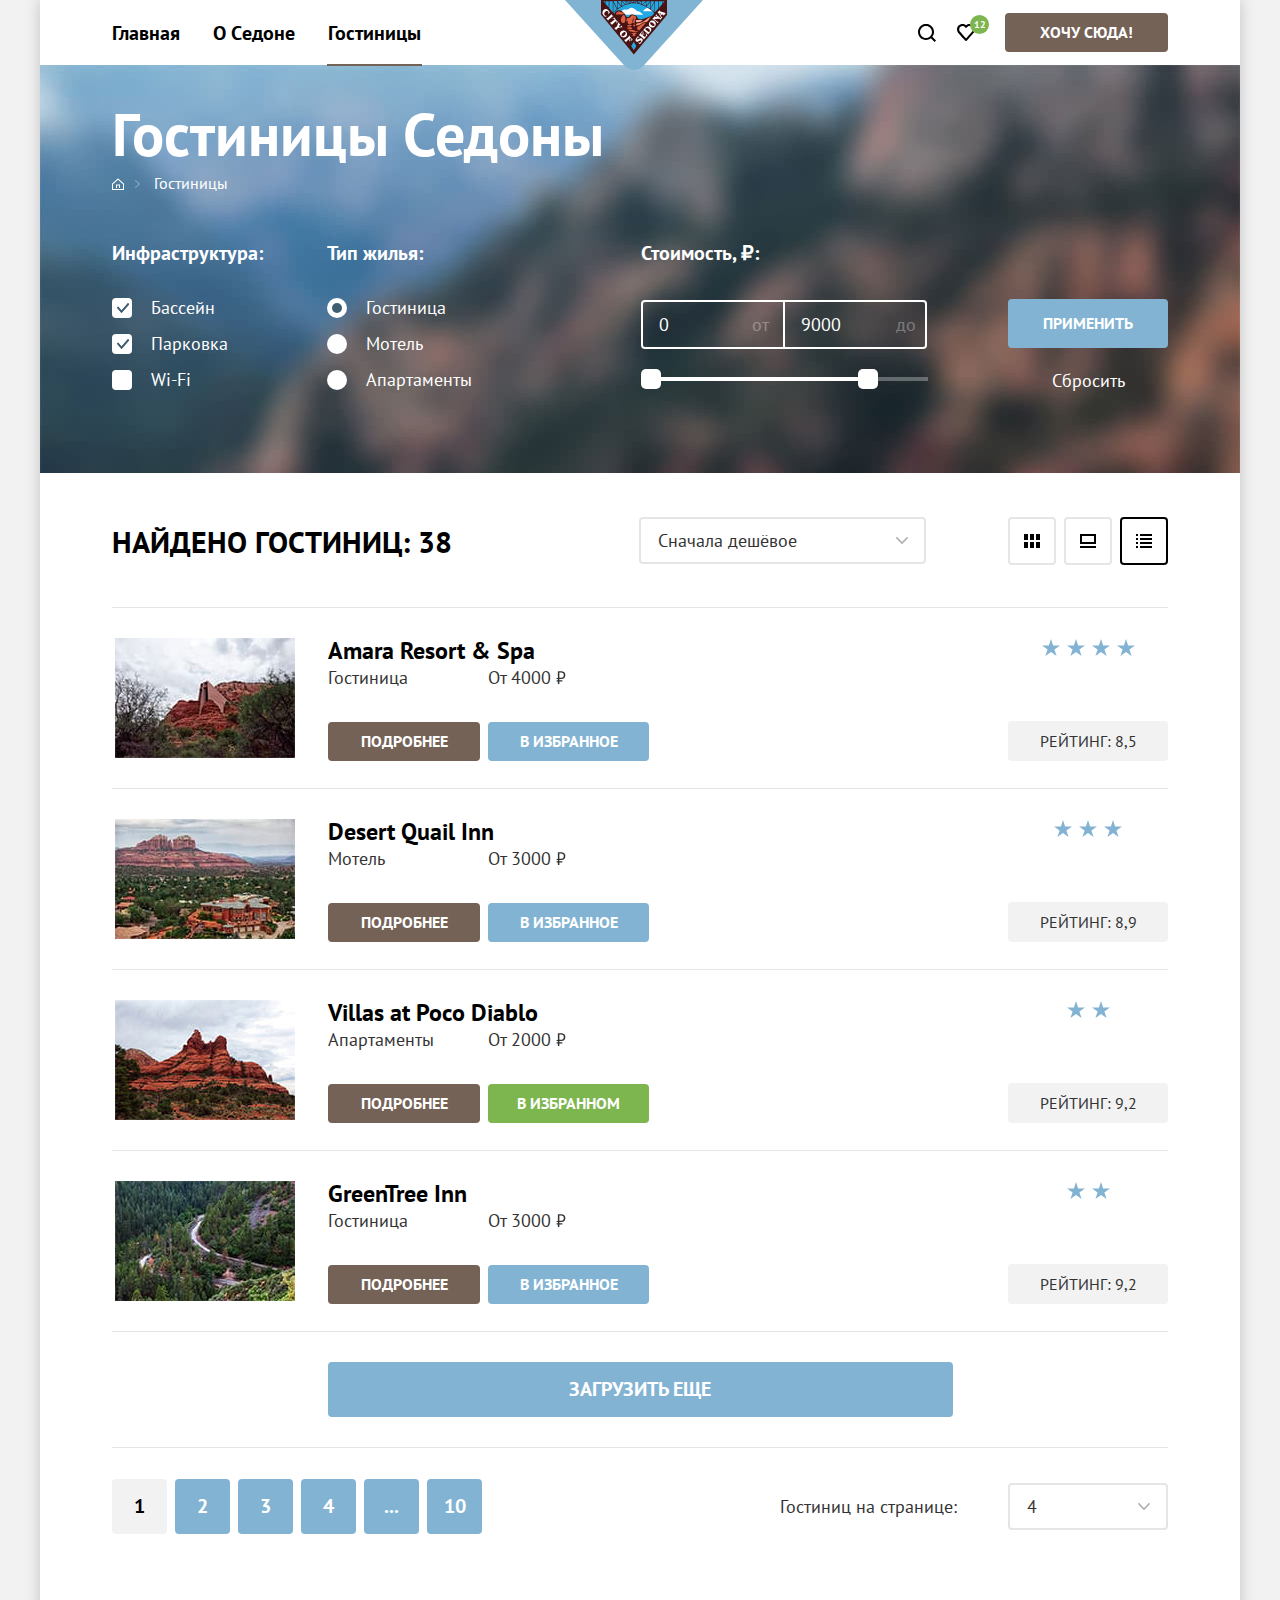
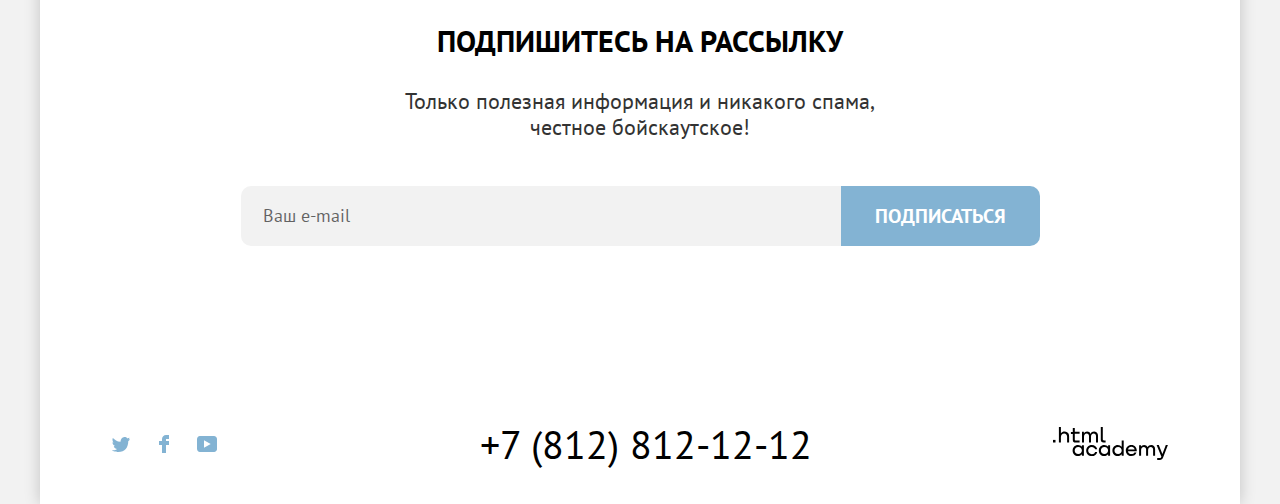
==== commit 4a93c962: "Защита личного проекта «Седона»" ====
--- a/catalog.html
+++ b/catalog.html
@@ -4,6 +4,7 @@
     <meta charset="utf-8">
     <title>HTML Academy: Седона</title>
     <link rel="stylesheet" href="styles/styles.css">
+    <link rel="icon" href="favicon.ico">
   </head>
   <body>
     <div class="background-container">
@@ -395,7 +396,8 @@
           </section>
           <section class="footer-website">
             <h2 class="visually-hidden">Сайт разработчика</h2>
-            <a class="htmlacademy-link" href="https://htmlacademy.ru/">
+            <a class="htmlacademy-link" href="https://htmlacademy.ru/" aria-label="Перейти на сайт разработчика">
+              <span class="visually-hidden">Логотип HTML Academy</span>
               <svg class="htmlacademy-icon" aria-hidden="true" focusable="false" width="115" height="34" xmlns="http://www.w3.org/2000/svg">
                 <path fill-rule="evenodd" clip-rule="evenodd" d="M0 12.9V15.5H2.5V12.9H0Z"/>
                 <path fill-rule="evenodd" clip-rule="evenodd" d="M11.6 4.5C10 4.5 8.80002 5.2 8.00002 6.2H7.90002V0H5.90002V15.5H7.90002V10.2C7.90002 8.1 9.20002 6.6 11.2 6.6C13 6.6 14.1 8 14.1 9.8V15.5H16.1V9.4C16.2 6.4 14.3 4.5 11.6 4.5Z"/>
--- a/styles/styles.css
+++ b/styles/styles.css
@@ -88,8 +88,8 @@
 
 .button-secondary:focus {
   outline: none;
-  background-color: #68a2ca;
-  box-shadow: 0 0 0 3px #756257;
+  background-color: #615048;
+  box-shadow: 0 0 0 3px #83B3D3;
 }
 
 .button-primary.current:focus {
@@ -268,7 +268,7 @@
   bottom: -17px;
   left: 8px;
   height: 2px;
-  content: '';
+  content: "";
   background-color: #756257;
 }
 
@@ -325,9 +325,10 @@
 }
 
 .subtitle {
+  margin: 0;
   font-size: 22px;
   line-height: 36px;
-  margin: 0;
+  color: #333;
 }
 
 .reasons-list {
@@ -362,9 +363,18 @@
   line-height: 21px;
   display: block;
   margin-top: 30px;
-  content: '—№'counter(li)'—';
+  content: "—№"counter(li)"—";
   counter-increment: li;
   text-transform: none;
+  color: #333;
+}
+
+.reasons-item:first-child h4::after {
+  color: #fff;
+}
+
+.reasons-item:nth-child(2) h4::after {
+  color: #fff;
 }
 
 .reasons-item-description {
@@ -378,9 +388,14 @@
 .reason-description {
   font-size: 18px;
   line-height: 21px;
+  color: #333;
   max-width: 230px;
   margin: 0 auto;
   text-transform: none;
+}
+
+.light {
+  color: #fff;
 }
 
 .reasons-item-image {
@@ -480,6 +495,7 @@
   font-size: 22px;
   line-height: 26px;
   line-height: 26px;
+  color: #333;
   max-width: 700px;
   margin: 0 auto 58px;
 }
@@ -600,6 +616,7 @@
   margin: 0 50px 0 61px;
   padding: 25px 0;
   grid-template-columns: 300px auto 300px;
+  align-items: center;
 }
 
 .footer-social {
@@ -869,6 +886,11 @@
 .search-form-field::-webkit-outer-spin-button,
 .search-form-field::-webkit-inner-spin-button {
   -webkit-appearance: none;
+  margin: 0;
+}
+
+input[type=number] {
+  -moz-appearance: textfield;
 }
 
 .search-form-field::placeholder {
@@ -948,7 +970,7 @@
   left: 48%;
   width: 19px;
   height: 19px;
-  content: '';
+  content: "";
   transform: rotate(45deg);
   background-color: #333;
 }
@@ -956,6 +978,7 @@
 .form-description {
   font-size: 16px;
   font-weight: 400;
+  color: #333;
   margin: 0  0 15px 155px;
 }
 
@@ -1026,11 +1049,6 @@
 .button-minus:active .minus-icon,
 .button-plus:active .plus-icon  {
   fill: rgba(0, 0, 0, 0.2);
-}
-
-.button-minus:active,
-.button-plus:active  {
-  border: none;
 }
 
 .cover-inner {
@@ -1279,7 +1297,6 @@
 }
 
 .search-result-description {
-  max-width: 680px;
   flex-grow: 1;
 }
 
@@ -1293,10 +1310,6 @@
   align-self: center;
 }
 
-.search-result-link {
-  white-space: nowrap;
-}
-
 .search-result-image img {
   display: block;
   width: 100%;
@@ -1343,7 +1356,7 @@
   right: -12px;
   bottom: -10px;
   left: -12px;
-  content: '';
+  content: "";
   color: #756257;
   border: 3px solid #83b3d3;
   border-radius: 10px;
@@ -1358,12 +1371,21 @@
 .search-result-info {
   line-height: 23px;
   display: grid;
-  grid-template-columns: min-content min-content;
+  grid-template-columns: 152px 161px;
   grid-gap: 33px 8px;
 }
 
 .search-result-info p {
   margin: 0;
+  color: #333;
+}
+
+.button-primary.search-result-link {
+  padding: 9px 30px;
+}
+
+.button-primary.current {
+  padding: 9px 28px;
 }
 
 .search-result-rating-block {
@@ -1401,6 +1423,7 @@
   padding: 10px 20px 9px;
   text-align: center;
   text-transform: uppercase;
+  color: #333;
   border-radius: 4px;
   background-color: #f2f2f2;
 }
@@ -1474,6 +1497,7 @@
 .number-of-items {
   font-size: 18px;
   line-height: 23px;
+  color: #333;
   display: flex;
   max-width: 50%;
   align-items: center;
@@ -1501,6 +1525,7 @@
 .newsletter-inner p {
   font-size: 22px;
   line-height: 26px;
+  color: #333;
   max-width: 540px;
   margin: 0 auto 46px;
 }
@@ -1582,7 +1607,7 @@
   left: 5px;
   width: 10px;
   height: 10px;
-  content: '';
+  content: "";
   border-radius: 50%;
   background-color: #3f5e72;
 }
@@ -1759,6 +1784,7 @@
   padding: 10px 35px 10px 17px;
   border: 2px solid #e5e5e5;
   border-radius: 4px;
+  color: #333;
   background-color: #fff;
   background-image: url('../img/select-arrow.svg');
   background-repeat: no-repeat;
@@ -1935,7 +1961,7 @@
   left: 188px;
   width: 20px;
   height: 20px;
-  content: '';
+  content: "";
   transform: rotate(45deg);
   border-top: 1px solid #e5e5e5;
   border-left: 1px solid #e5e5e5;
@@ -1951,7 +1977,7 @@
   left: 20px;
   width: 19px;
   height: 19px;
-  content: '12';
+  content: "12";
   text-align: center;
   color: #fff;
   border-radius: 50%;
